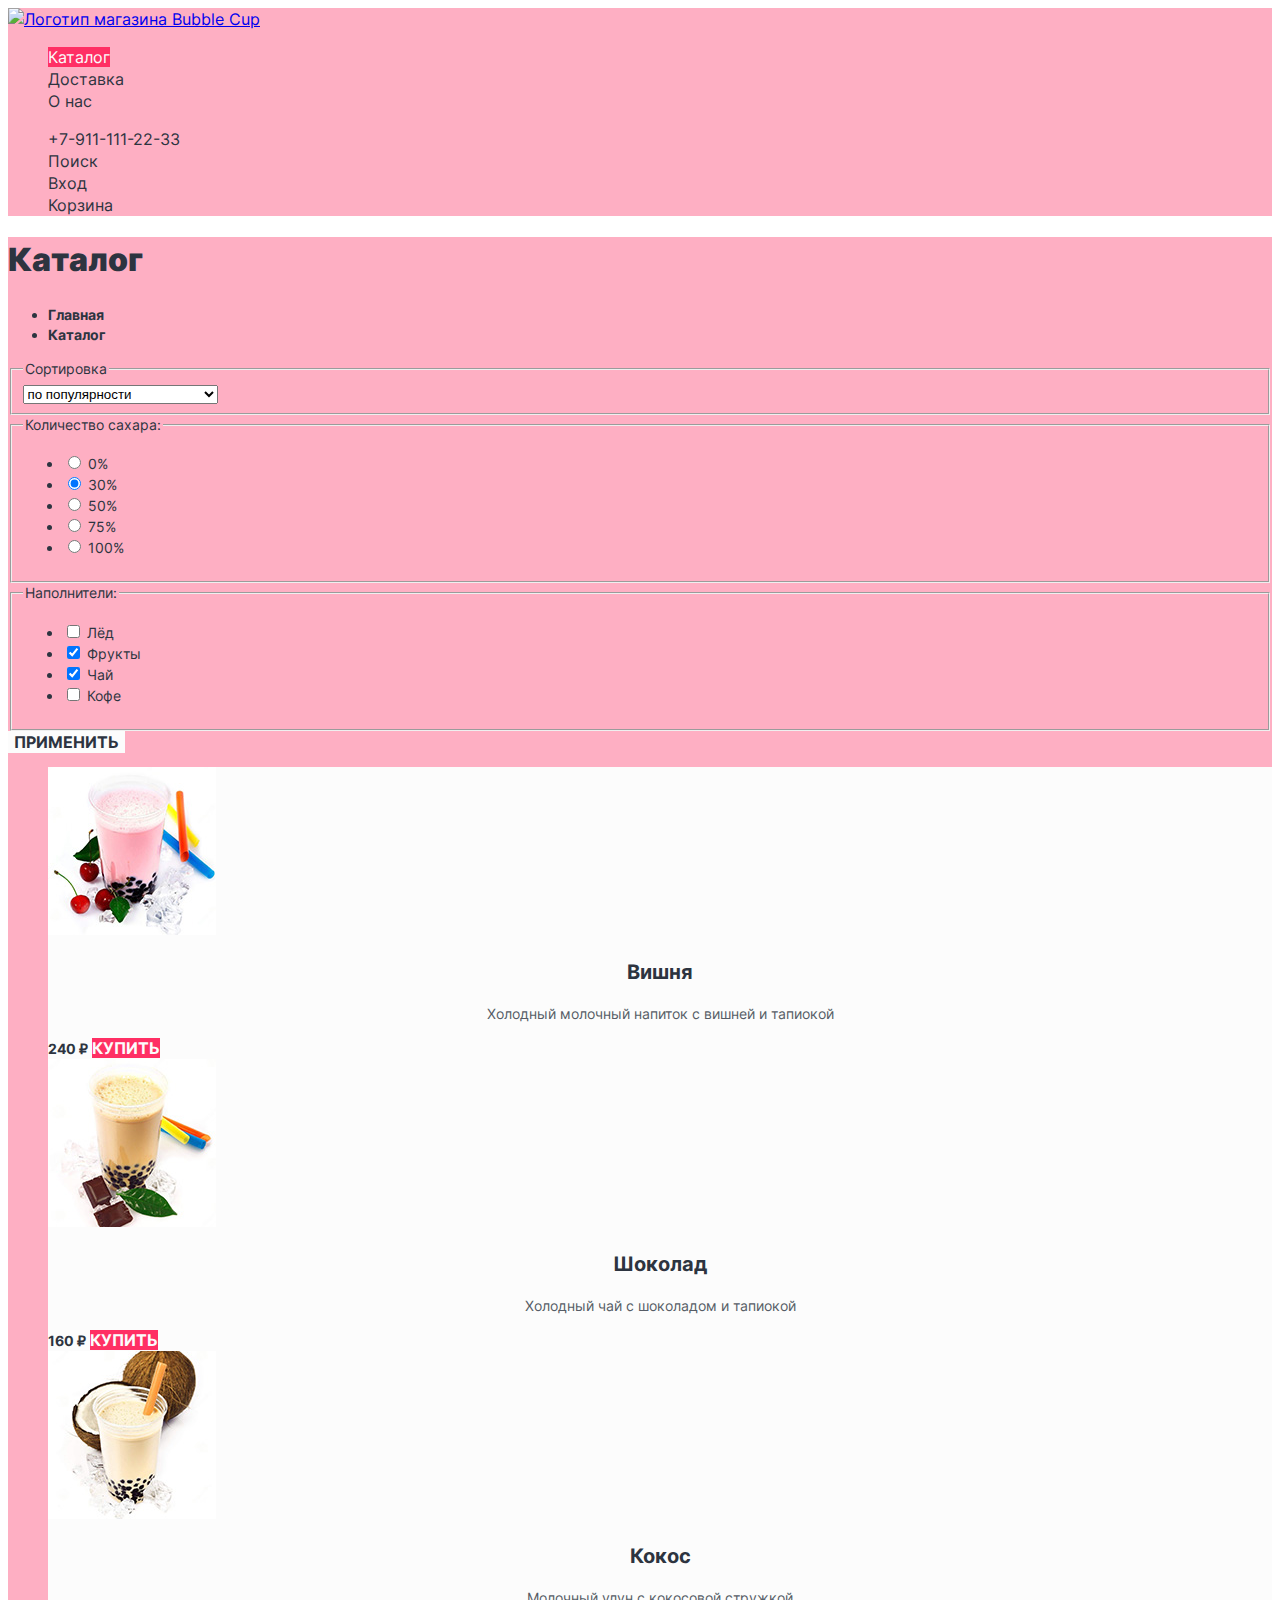
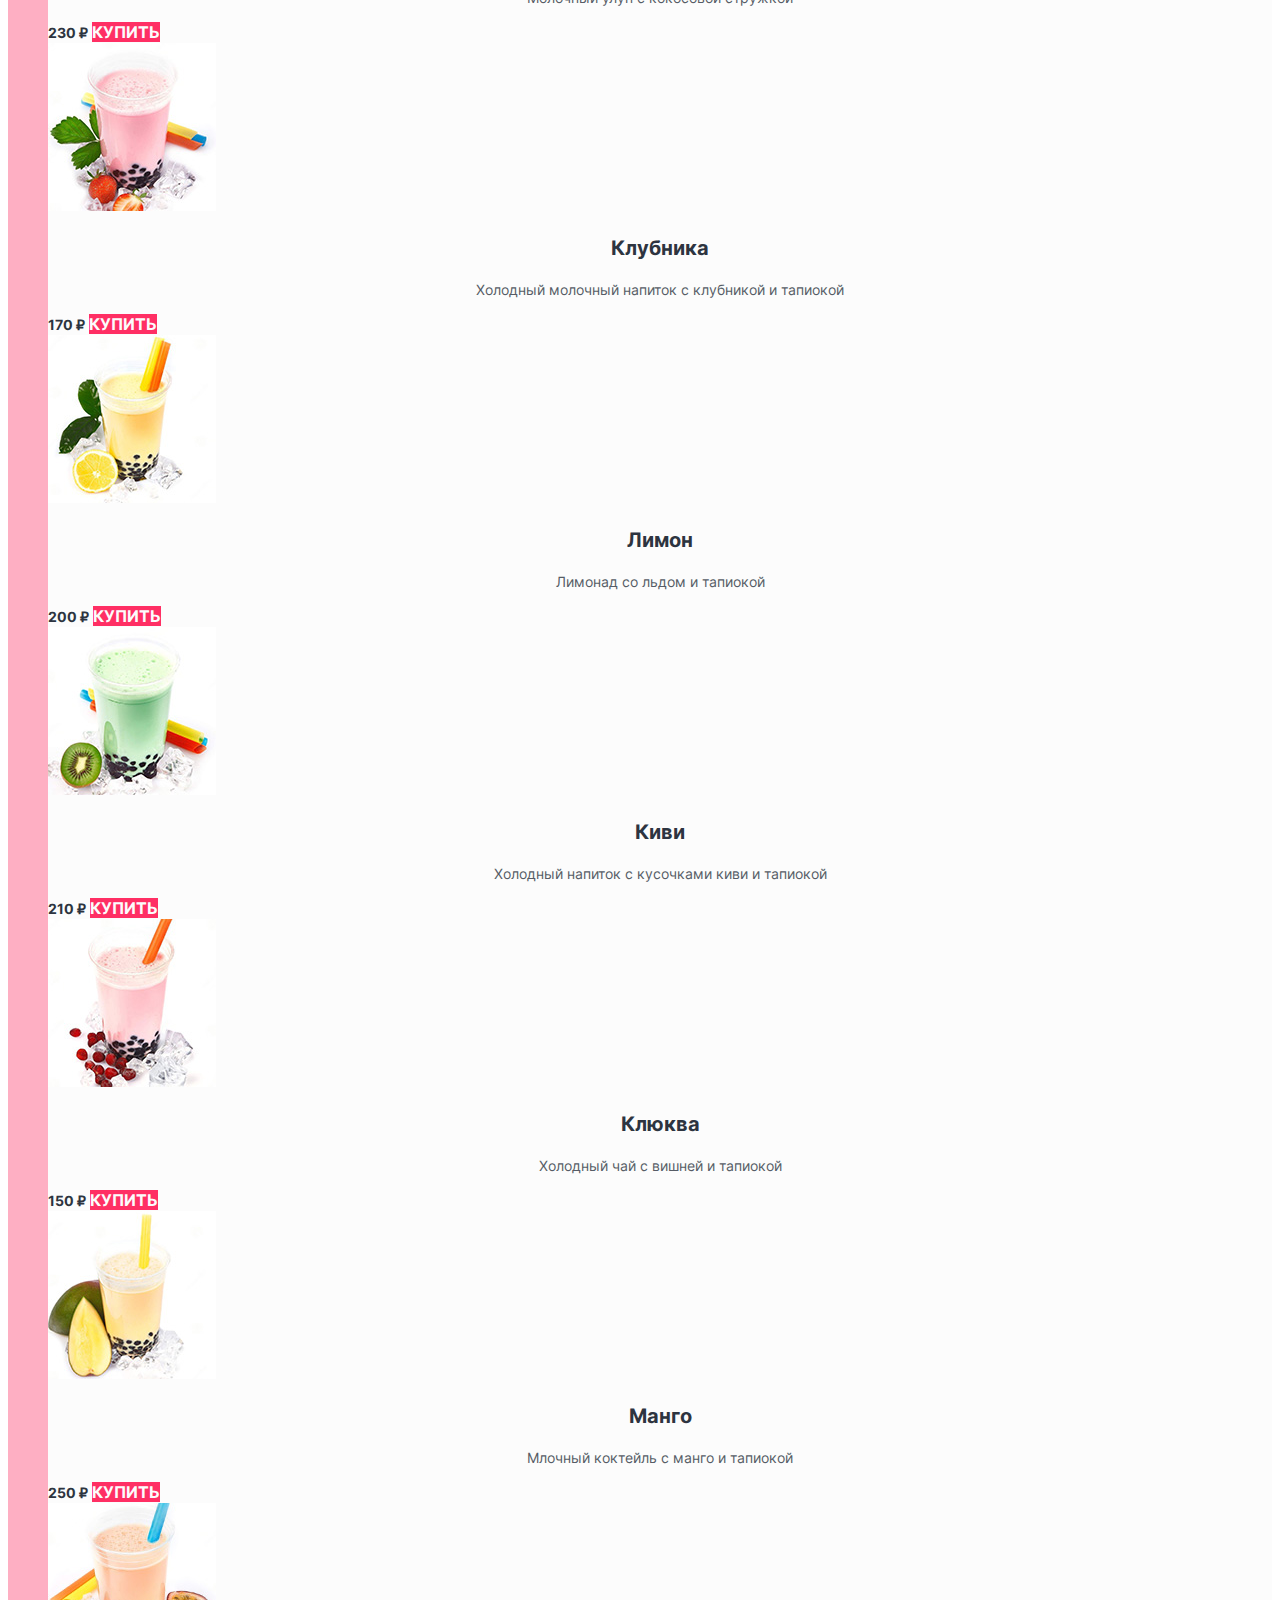
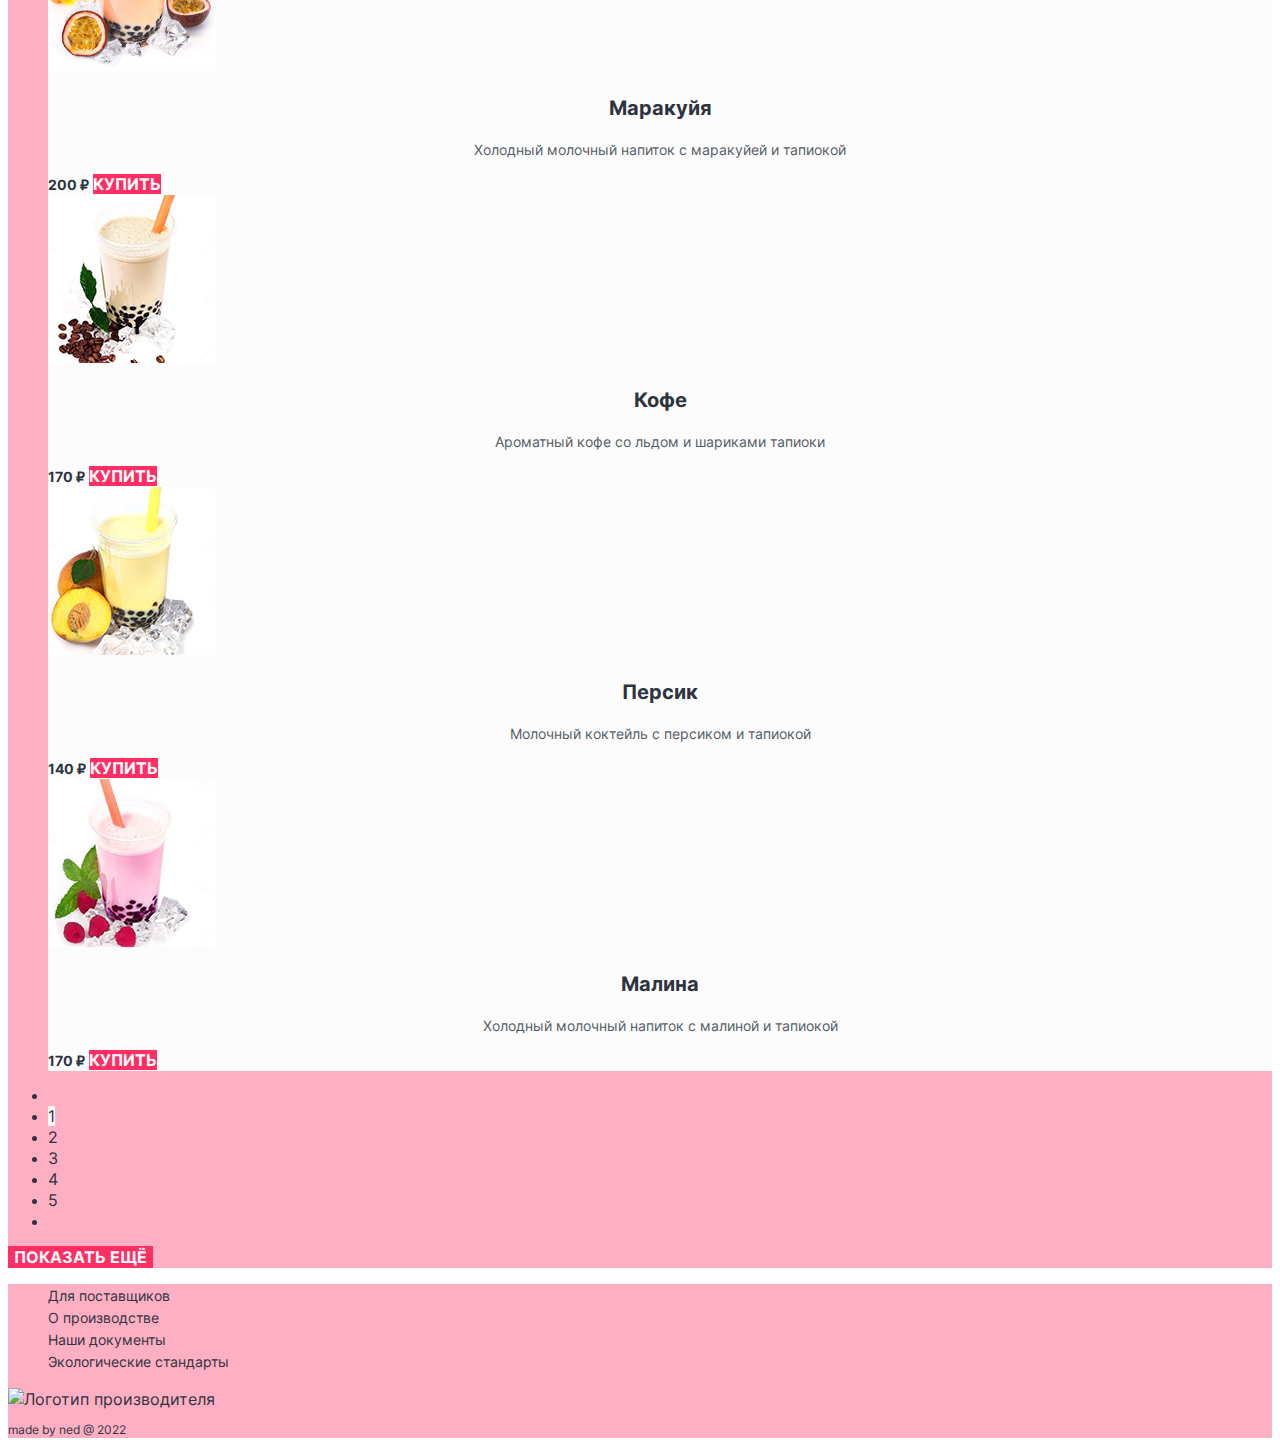
==== catalog.html @ b5f5b559 "add content pictures in html" ====
<!DOCTYPE html>
<html lang="en">
  <head>
    <meta charset="UTF-8">
    <title>Каталог</title>
    <link href="styles/style.css" rel="stylesheet">
  </head>
  <body>
  <header class="main-header catalog-header">
    <nav class="navigation">
      <a class="navigation-logo" href="index.html"><img class="main-header-logo" src="" alt="Логотип магазина Bubble Cup"></a>
      <ul class="navigation-list">
        <li class="navigation-item">
          <a class="navigation-link navigation-link-current" href="catalog.html">Каталог</a>
        </li>
        <li class="navigation-item">
          <a class="navigation-link" href="#">Доставка</a>
        </li>
        <li class="navigation-item">
          <a class="navigation-link" href="#">О нас</a>
        </li>
      </ul>
      <ul class="navigation-list navigation-user">
        <li class="navigation-item">
          <a class="navigation-link" href="tel:+79111112233">+7-911-111-22-33</a>
        </li>
        <li class="navigation-item">
          <a class="navigation-link" href="#">Поиск</a>
        </li>
        <li class="navigation-item">
          <a class="navigation-link" href="#">Вход</a>
        </li>
        <li class="navigation-item">
          <a class="navigation-link" href="#">Корзина</a>
        </li>
      </ul>
    </nav>
  </header>

  <main class="main-inner">
    <header class="inner-header">
      <h1 class="inner-header-title">Каталог</h1>
      <ul class="breadcrumbs">
        <li class="breadcrumbs-item">
          <a class="breadcrumbs-link" href="index.html">Главная</a>
        </li>
        <li class="breadcrumbs-item">
          <a class="breadcrumbs-link">Каталог</a>
        </li>
      </ul>
    </header>

    <section class="catalog-products">
      <h2 class="visually-hidden">Список товаров с фильтрами</h2>

      <form class="catalog-filter" action="" method="get">
        <fieldset class="catalog-filter-group">
          <legend class="catalog-filter-title">Сортировка</legend>
            <select class="select-control" aria-label="Сортировка">
              <option value="popular">по популярности</option>
              <option value="cheap">по цене (сначала дорогие)</option>
              <option value="expensive">по цене (сначала дешевые)</option>
            </select>
        </fieldset>

        <fieldset class="catalog-filter-group">
          <legend class="catalog-filter-title">Количество сахара:</legend>
          <ul class="catalog-filter-list">
            <li class="catalog-filter-item">
              <label class="control">
                <input class="control-input" type="radio" name="product-group" value="zero-percent-sugar">
                0%
              </label>
            </li>
            <li class="catalog-filter-item">
              <label class="control">
                <input class="control-input" type="radio" name="product-group" value="thirty-percent-sugar" checked>
                30%
              </label>
            </li>
            <li class="catalog-filter-item">
              <label class="control">
                <input class="control-input" type="radio" name="product-group" value="fifty-percent-sugar">
                50%
              </label>
            </li>
            <li class="catalog-filter-item">
              <label class="control">
                <input class="control-input" type="radio" name="product-group" value="seventy-five-percent-sugar">
                75%
              </label>
            </li>
            <li class="catalog-filter-item">
              <label class="control">
                <input class="control-input" type="radio" name="product-group" value="hundred-percent-sugar">
                100%
              </label>
            </li>
          </ul>
        </fieldset>

        <fieldset class="catalog-filter-group">
          <legend class="catalog-filter-title">Наполнители:</legend>
          <ul class="catalog-filter-list">
            <li class="catalog-filter-item">
              <label class="control">
                <input class="control-input" type="checkbox" name="ice-filler">
                Лёд
              </label>
            </li>
            <li class="catalog-filter-item">
              <label class="control">
                <input class="control-input" type="checkbox" name="fruits-filler" checked>
                Фрукты
              </label>
            </li>
            <li class="catalog-filter-item">
              <label class="control">
                <input class="control-input" type="checkbox" name="tea-filler" checked>
                Чай
              </label>
            </li>
            <li class="catalog-filter-item">
              <label class="control">
                <input class="control-input" type="checkbox" name="coffee-filler">
                Кофе
              </label>
            </li>
          </ul>
        </fieldset>
        <button class="button" type="submit">Применить</button>
      </form>

      <ul class="product-list">
        <li class="product-item">
          <a class="product-link" href="#">
            <img class="product-image" src="assets/catalog/cherry-bubble-tea.jpg" alt="Вишневый напиток" width="168" height="168">
            <h3 class="product-title">Вишня</h3>
            <p class="product-description">Холодный молочный напиток с вишней и тапиокой</p>
          </a>
          <b class="product-price">240 ₽</b>
          <a class="product-button button button-pink" href="#">Купить</a>
        </li>
        <li class="product-item">
          <a class="product-link" href="#">
            <img class="product-image" src="assets/catalog/chocolate-bubble-tea.jpg" alt="Шоколадный напиток" width="168" height="168">
            <h3 class="product-title">Шоколад</h3>
            <p class="product-description">Холодный чай с шоколадом и тапиокой</p>
          </a>
          <b class="product-price">160 ₽</b>
          <a class="product-button button button-pink" href="#">Купить</a>
        </li>
        <li class="product-item">
          <a class="product-link" href="#">
            <img class="product-image" src="assets/catalog/coconut-bubble-tea.jpg" alt="Кокосовый напиток" width="168" height="168">
            <h3 class="product-title">Кокос</h3>
            <p class="product-description">Молочный улун с кокосовой стружкой</p>
          </a>
          <b class="product-price">230 ₽</b>
          <a class="product-button button button-pink" href="#">Купить</a>
        </li>
        <li class="product-item">
          <a class="product-link" href="#">
            <img class="product-image" src="assets/catalog/strawberry-bubble-tea.jpg" alt="Клубничный напиток" width="168" height="168">
            <h3 class="product-title">Клубника</h3>
            <p class="product-description">Холодный молочный напиток с клубникой и тапиокой</p>
          </a>
          <b class="product-price">170 ₽</b>
          <a class="product-button button button-pink" href="#">Купить</a>
        </li>
        <li class="product-item">
          <a class="product-link" href="#">
            <img class="product-image" src="assets/catalog/lemon-bubble-tea.jpg" alt="Лимонный напиток" width="168" height="168">
            <h3 class="product-title">Лимон</h3>
            <p class="product-description">Лимонад со льдом и тапиокой</p>

          </a>
          <b class="product-price">200 ₽</b>
          <a class="product-button button button-pink" href="#">Купить</a>
        </li>
        <li class="product-item">
          <a class="product-link" href="#">
            <img class="product-image" src="assets/catalog/kiwi-bubble-tea.jpg" alt="Киви напиток" width="168" height="168">
            <h3 class="product-title">Киви</h3>
            <p class="product-description">Холодный напиток с кусочками киви и тапиокой</p>
          </a>
          <b class="product-price">210 ₽</b>
          <a class="product-button button button-pink" href="#">Купить</a>
        </li>
        <li class="product-item">
          <a class="product-link" href="#">
            <img class="product-image" src="assets/catalog/cranberries-bubble-tea.jpg" alt="Клюквенный напиток" width="168" height="168">
            <h3 class="product-title">Клюква</h3>
            <p class="product-description">Холодный чай с вишней и тапиокой</p>
          </a>
          <b class="product-price">150 ₽</b>
          <a class="product-button button button-pink" href="#">Купить</a>
        </li>
        <li class="product-item">
          <a class="product-link" href="#">
            <img class="product-image" src="assets/catalog/mango-bubble-tea.jpg" alt="Манго напиток" width="168" height="168">
            <h3 class="product-title">Манго</h3>
            <p class="product-description">Млочный коктейль с манго и тапиокой</p>
          </a>
          <b class="product-price">250 ₽</b>
          <a class="product-button button button-pink" href="#">Купить</a>
        </li>
        <li class="product-item">
          <a class="product-link" href="#">
            <img class="product-image" src="assets/catalog/passion-fruit-bubble-tea.jpg" alt="Маракуйа напиток" width="168" height="168">
            <h3 class="product-title">Маракуйя</h3>
            <p class="product-description">Холодный молочный напиток с маракуйей и тапиокой</p>
          </a>
          <b class="product-price">200 ₽</b>
          <a class="product-button button button-pink" href="#">Купить</a>
        </li>
        <li class="product-item">
          <a class="product-link" href="#">
            <img class="product-image" src="assets/catalog/coffee-bubble-tea.jpg" alt="Кофейный напиток" width="168" height="168">
            <h3 class="product-title">Кофе</h3>
            <p class="product-description">Ароматный кофе со льдом и шариками тапиоки</p>
          </a>
          <b class="product-price">170 ₽</b>
          <a class="product-button button button-pink" href="#">Купить</a>
        </li>
        <li class="product-item">
          <a class="product-link" href="#">
            <img class="product-image" src="assets/catalog/peach-bubble-tea.jpg" alt="Персиковый напиток" width="168" height="168">
            <h3 class="product-title">Персик</h3>
            <p class="product-description">Молочный коктейль с персиком и тапиокой</p>
          </a>
          <b class="product-price">140 ₽</b>
          <a class="product-button button button-pink" href="#">Купить</a>
        </li>
        <li class="product-item">
          <a class="product-link" href="#">
            <img class="product-image" src="assets/catalog/raspberry-bubble-tea.jpg" alt="Малиновый напиток" width="168" height="168">
            <h3 class="product-title">Малина</h3>
            <p class="product-description">Холодный молочный напиток с малиной и тапиокой</p>
          </a>
          <b class="product-price">170 ₽</b>
          <a class="product-button button button-pink" href="#">Купить</a>
        </li>
      </ul>

      <ul class="pagination">
        <li class="pagination-item">
          <a class="pagination-link pagination-prev pagination-disabled">
            <span class="visually-hidden">Предыдущая страница</span>
          </a>
        </li>
        <li class="pagination-item">
          <a class="pagination-link pagination-current">1</a>
        </li>
        <li class="pagination-item">
          <a class="pagination-link" href="#">2</a>
        </li>
        <li class="pagination-item">
          <a class="pagination-link" href="#">3</a>
        </li>
        <li class="pagination-item">
          <a class="pagination-link" href="#">4</a>
        </li>
        <li class="pagination-item">
          <a class="pagination-link" href="#">5</a>
        </li>
        <li class="pagination-item">
          <a class="pagination-link pagination-next" href="#">
            <span class="visually-hidden">Следующая страница</span>
          </a>
        </li>
      </ul>
      <button class="button pagination-show-more button-pink" type="button">Показать ещё</button>
    </section>
  </main>

  <footer class="main-footer">
    <section class="footer-social">
      <h2 class="visually-hidden">Наши соцсети</h2>
      <ul class="footer-social-list">
        <li class="footer-social-item">
          <a class="button" href="#">
            <span class="visually-hidden">ВКонтакте</span>
          </a>
        </li>
        <li class="gallery-social-item">
          <a class="button" href="#">
            <span class="visually-hidden">Твиттер</span>
          </a>
        </li>
        <li class="gallery-social-item">
          <a class="button" href="#">
            <span class="visually-hidden">Инстаграм</span>
          </a>
        </li>
      </ul>
    </section>

    <section class="useful-links">
      <h2 class="visually-hidden">Полезные ссылки</h2>
      <ul class="useful-links-list">
        <li class="useful-links-item">
          <a class="useful-links-link" href="#">Для поставщиков</a>
        </li>
        <li class="useful-links-item">
          <a class="useful-links-link" href="#">О производстве</a>
        </li>
        <li class="useful-links-item">
          <a class="useful-links-link" href="#">Наши документы</a>
        </li>
        <li class="useful-links-item">
          <a class="useful-links-link" href="#">Экологические стандарты</a>
        </li>
      </ul>
    </section>

    <div class="about">
      <img class="footer-logo" src="" alt="Логотип производителя">
      <p class="about-text">made by ned @ 2022</p>
    </div>
  </footer>
  </body>
</html>
---- styles/style.css ----
@font-face {
  font-family: Inter;
  font-style: normal;
  font-weight: 400;
  src: url("../fonts/inter-regular.woff") format("woff");
  font-display: swap;
}

@font-face {
  font-family: Inter;
  font-style: normal;
  font-weight: 700;
  src: url("../fonts/inter-bold.woff") format("woff");
  font-display: swap;
}

@font-face {
  font-family: Inter;
  font-style: normal;
  font-weight: 900;
  src: url("../fonts/inter-black.woff") format("woff");
  font-display: swap;
}

body {
  font-family: "Inter", sans-serif;
  font-size: 16px;
  line-height: 22px;
  color: #000000;
  background-color: #ffffff;
}

.visually-hidden {
  position: absolute;
  width: 1px;
  height: 1px;
  margin: -1px;
  border: 0;
  padding: 0;
  white-space: nowrap;
  clip-path: inset(100%);
  clip: rect(0 0 0 0);
  overflow: hidden;
}

.button {
  font-family: inherit;
  font-weight: 700;
  font-size: 16px;
  line-height: 20px;
  text-align: center;
  color: #2D3440;
  background-color: #FCFCFC;
  text-decoration: none;
  text-transform: uppercase;
  border: none;
}

.button-pink {
  color: #FCFCFC;
  background-color: #FF2F64;
}

.navigation-list {
  list-style: none;
}

.navigation-link {
  text-decoration: none;
  color: #2D3440;
  font-size: 16px;
  line-height: 20px;
  text-align: center;
}

.main-index {
  background-color: #FEAFC3;
  color: #2D3440;
}

.gallery-title {
  font-weight: 900;
  font-size: 36px;
  line-height: 46px;
}

.gallery-description {
  font-size: 18px;
  line-height: 24px;
}

.gallery-social-list {
  list-style: none;
}

/*button, button-order*/

.promo-action-wrapper {
  background-color: #FF7799;
}

.promo-actions-title {
  text-align: center;
  font-weight: 900;
  font-size: 32px;
  line-height: 46px;
}

.promo-title {
  font-weight: 700;
  font-size: 24px;
  line-height: 30px;
}

.product-list {
  list-style: none;
}

.product-item {
  background-color: #FCFCFC;
}

.product-link {
  text-decoration: none;
  color: #2D3440;
}

.assortment-title {
  text-align: center;
  font-weight: 900;
  font-size: 32px;
  line-height: 46px;
}

.product-title {
  text-align: center;
  font-weight: 700;
  font-size: 20px;
  line-height: 24px;
}

.product-description {
  color: #565C66;
  text-align: center;
}

.advantages {
  background-color: #FCFCFC;
}

.advantages-title {
  text-align: center;
  font-weight: 900;
  font-size: 32px;
  line-height: 46px;
}

.advantages-description {
  color: #565C66;
}

.news {
  background-color: #FCFCFC;
}

.news-title {
  font-weight: 700;
  font-size: 24px;
  line-height: 30px;
}

.news-sign {
  color: #565C66;
  line-height: 20px;
}

.subscription {
  background-color: #FCFCFC;
}

.subscription-description {
  color: #565C66;
}

.appointment {
  background-color: #FCFCFC;
}

.appointment-title {
  font-weight: 900;
  font-size: 32px;
  line-height: 46px;
}

.appointment-description {
  color: #565C66;
}

.form-label {
  font-weight: 700;
}

.contacts-address {
  font-style: normal;
  font-weight: 700;
  font-size: 20px;
  line-height: 24px;
}

.contacts-phone {
  color: #2D3440;
  text-decoration: none;
  font-weight: 700;
  font-size: 20px;
  line-height: 24px;
}

.contacts-time-description {
  line-height: 20px;
}

.main-footer {
  background-color: #FEAFC3;
  color: #2D3440;
}

.footer-social-list {
  list-style: none;
}

.useful-links-list {
  list-style: none;
}

.useful-links-link {
  text-decoration: none;
  color: #2D3440;
  font-size: 14px;
  line-height: 20px;
}

.about-text {
  font-size: 12px;
  line-height: 16px;
}

/*catalog*/

.catalog-header {
  background-color: #FEAFC3;
}

.navigation-link-current {
  background-color: #FF2F64;
  color: #FCFCFC;
}

.main-inner {
  background-color: #FEAFC3;
  color: #2D3440;
  font-size: 14px;
  line-height: 20px;
}

.inner-header-title {
  font-weight: 900;
  font-size: 32px;
  line-height: 46px;
}

.breadcrumbs-link {
  color: inherit;
  text-decoration: none;
  font-weight: 700;
}

.pagination-link {
  color: #2D3440;
  text-decoration: none;
  font-weight: 400;
  font-size: 16px;
  line-height: 20px;
}

.pagination-current {
  background-color: #FCFCFC;
}

.pagination-disabled {
  background-color: #595959;
}
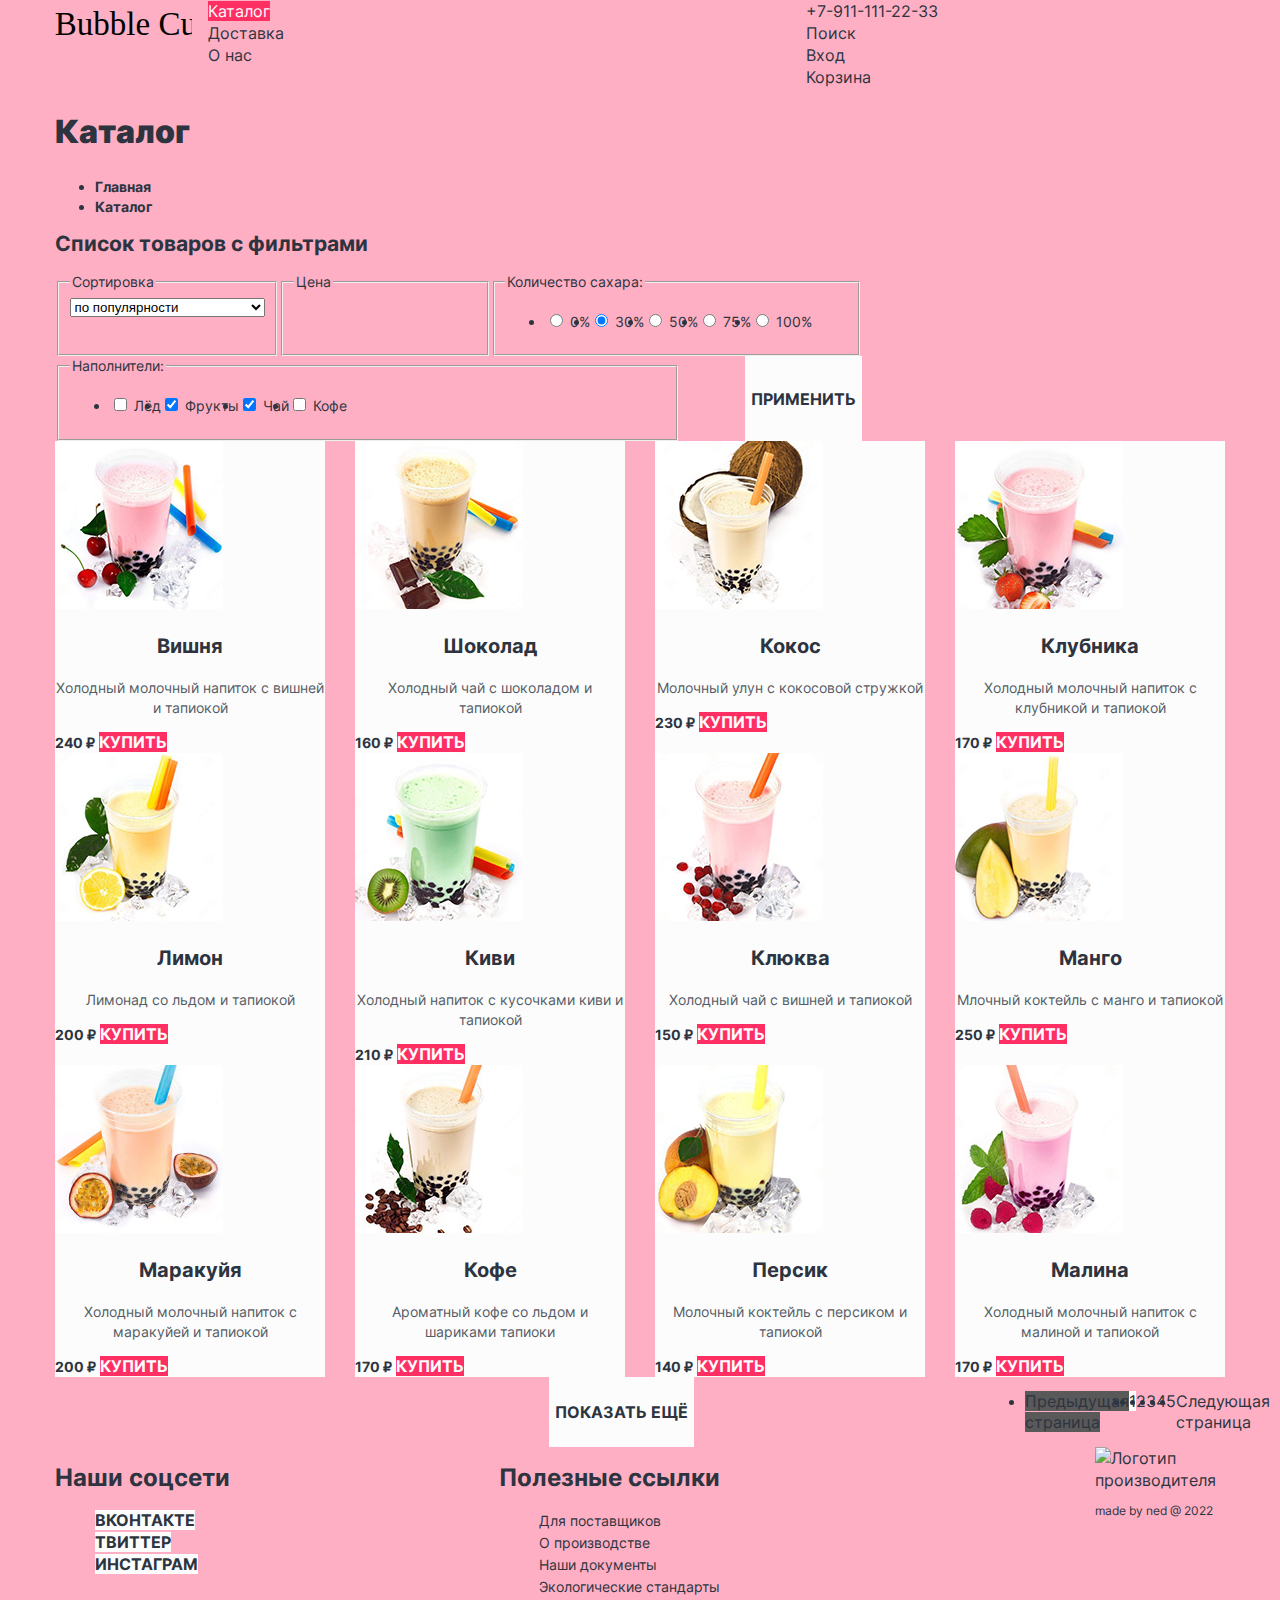
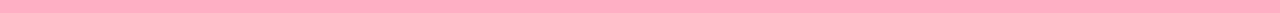
==== commit 6e356ae7: "add flex containers and fix pictures" ====
--- a/catalog.html
+++ b/catalog.html
@@ -8,7 +8,9 @@
   <body>
   <header class="main-header catalog-header">
     <nav class="navigation">
-      <a class="navigation-logo" href="index.html"><img class="main-header-logo" src="" alt="Логотип магазина Bubble Cup"></a>
+      <a class="navigation-logo" href="index.html">
+        <img class="main-header-logo" src="assets/logo.svg" alt="Логотип магазина Bubble Cup" width="137" height="56">
+      </a>
       <ul class="navigation-list">
         <li class="navigation-item">
           <a class="navigation-link navigation-link-current" href="catalog.html">Каталог</a>
@@ -37,7 +39,8 @@
     </nav>
   </header>
 
-  <main class="main-inner">
+  <main class="main-inner main-container">
+    <div class="page-container">
     <header class="inner-header">
       <h1 class="inner-header-title">Каталог</h1>
       <ul class="breadcrumbs">
@@ -53,85 +56,94 @@
     <section class="catalog-products">
       <h2 class="visually-hidden">Список товаров с фильтрами</h2>
 
+
       <form class="catalog-filter" action="" method="get">
-        <fieldset class="catalog-filter-group">
-          <legend class="catalog-filter-title">Сортировка</legend>
-            <select class="select-control" aria-label="Сортировка">
-              <option value="popular">по популярности</option>
-              <option value="cheap">по цене (сначала дорогие)</option>
-              <option value="expensive">по цене (сначала дешевые)</option>
-            </select>
-        </fieldset>
-
-        <fieldset class="catalog-filter-group">
-          <legend class="catalog-filter-title">Количество сахара:</legend>
-          <ul class="catalog-filter-list">
-            <li class="catalog-filter-item">
-              <label class="control">
-                <input class="control-input" type="radio" name="product-group" value="zero-percent-sugar">
-                0%
-              </label>
-            </li>
-            <li class="catalog-filter-item">
-              <label class="control">
-                <input class="control-input" type="radio" name="product-group" value="thirty-percent-sugar" checked>
-                30%
-              </label>
-            </li>
-            <li class="catalog-filter-item">
-              <label class="control">
-                <input class="control-input" type="radio" name="product-group" value="fifty-percent-sugar">
-                50%
-              </label>
-            </li>
-            <li class="catalog-filter-item">
-              <label class="control">
-                <input class="control-input" type="radio" name="product-group" value="seventy-five-percent-sugar">
-                75%
-              </label>
-            </li>
-            <li class="catalog-filter-item">
-              <label class="control">
-                <input class="control-input" type="radio" name="product-group" value="hundred-percent-sugar">
-                100%
-              </label>
-            </li>
-          </ul>
-        </fieldset>
-
-        <fieldset class="catalog-filter-group">
-          <legend class="catalog-filter-title">Наполнители:</legend>
-          <ul class="catalog-filter-list">
-            <li class="catalog-filter-item">
-              <label class="control">
-                <input class="control-input" type="checkbox" name="ice-filler">
-                Лёд
-              </label>
-            </li>
-            <li class="catalog-filter-item">
-              <label class="control">
-                <input class="control-input" type="checkbox" name="fruits-filler" checked>
-                Фрукты
-              </label>
-            </li>
-            <li class="catalog-filter-item">
-              <label class="control">
-                <input class="control-input" type="checkbox" name="tea-filler" checked>
-                Чай
-              </label>
-            </li>
-            <li class="catalog-filter-item">
-              <label class="control">
-                <input class="control-input" type="checkbox" name="coffee-filler">
-                Кофе
-              </label>
-            </li>
-          </ul>
-        </fieldset>
-        <button class="button" type="submit">Применить</button>
+        <div class="filter-wrapper">
+          <fieldset class="catalog-filter-group sort-group">
+            <legend class="catalog-filter-title">Сортировка</legend>
+              <select class="select-control" aria-label="Сортировка">
+                <option value="popular">по популярности</option>
+                <option value="cheap">по цене (сначала дорогие)</option>
+                <option value="expensive">по цене (сначала дешевые)</option>
+              </select>
+          </fieldset>
+
+          <fieldset class="catalog-filter-group price-group">
+            <legend class="catalog-filter-title">Цена</legend>
+          </fieldset>
+
+          <fieldset class="catalog-filter-group sugar-group">
+            <legend class="catalog-filter-title">Количество сахара:</legend>
+            <ul class="catalog-filter-list sugar-list">
+              <li class="catalog-filter-item">
+                <label class="control">
+                  <input class="control-input" type="radio" name="product-group" value="zero-percent-sugar">
+                  0%
+                </label>
+              </li>
+              <li class="catalog-filter-item">
+                <label class="control">
+                  <input class="control-input" type="radio" name="product-group" value="thirty-percent-sugar" checked>
+                  30%
+                </label>
+              </li>
+              <li class="catalog-filter-item">
+                <label class="control">
+                  <input class="control-input" type="radio" name="product-group" value="fifty-percent-sugar">
+                  50%
+                </label>
+              </li>
+              <li class="catalog-filter-item">
+                <label class="control">
+                  <input class="control-input" type="radio" name="product-group" value="seventy-five-percent-sugar">
+                  75%
+                </label>
+              </li>
+              <li class="catalog-filter-item">
+                <label class="control">
+                  <input class="control-input" type="radio" name="product-group" value="hundred-percent-sugar">
+                  100%
+                </label>
+              </li>
+            </ul>
+          </fieldset>
+        </div>
+
+        <div class="filter-wrapper">
+          <fieldset class="catalog-filter-group filler-group">
+            <legend class="catalog-filter-title">Наполнители:</legend>
+            <ul class="catalog-filter-list filler-list">
+              <li class="catalog-filter-item">
+                <label class="control">
+                  <input class="control-input" type="checkbox" name="ice-filler">
+                  Лёд
+                </label>
+              </li>
+              <li class="catalog-filter-item">
+                <label class="control">
+                  <input class="control-input" type="checkbox" name="fruits-filler" checked>
+                  Фрукты
+                </label>
+              </li>
+              <li class="catalog-filter-item">
+                <label class="control">
+                  <input class="control-input" type="checkbox" name="tea-filler" checked>
+                  Чай
+                </label>
+              </li>
+              <li class="catalog-filter-item">
+                <label class="control">
+                  <input class="control-input" type="checkbox" name="coffee-filler">
+                  Кофе
+                </label>
+              </li>
+            </ul>
+          </fieldset>
+          <button class="button" type="submit">Применить</button>
+        </div>
       </form>
 
-      <ul class="product-list">
+      <ul class="catalog-list">
         <li class="product-item">
           <a class="product-link" href="#">
             <img class="product-image" src="assets/catalog/cherry-bubble-tea.jpg" alt="Вишневый напиток" width="168" height="168">
@@ -243,80 +255,85 @@
         </li>
       </ul>
 
-      <ul class="pagination">
-        <li class="pagination-item">
-          <a class="pagination-link pagination-prev pagination-disabled">
-            <span class="visually-hidden">Предыдущая страница</span>
-          </a>
-        </li>
-        <li class="pagination-item">
-          <a class="pagination-link pagination-current">1</a>
-        </li>
-        <li class="pagination-item">
-          <a class="pagination-link" href="#">2</a>
-        </li>
-        <li class="pagination-item">
-          <a class="pagination-link" href="#">3</a>
-        </li>
-        <li class="pagination-item">
-          <a class="pagination-link" href="#">4</a>
-        </li>
-        <li class="pagination-item">
-          <a class="pagination-link" href="#">5</a>
-        </li>
-        <li class="pagination-item">
-          <a class="pagination-link pagination-next" href="#">
-            <span class="visually-hidden">Следующая страница</span>
-          </a>
-        </li>
-      </ul>
-      <button class="button pagination-show-more button-pink" type="button">Показать ещё</button>
+      <div class="pagination-wrapper">
+        <button class="button pagination-show-more" type="button">Показать ещё</button>
+        <ul class="pagination">
+          <li class="pagination-item">
+            <a class="pagination-link pagination-prev pagination-disabled">
+              <span class="visually-hidden">Предыдущая страница</span>
+            </a>
+          </li>
+          <li class="pagination-item">
+            <a class="pagination-link pagination-current">1</a>
+          </li>
+          <li class="pagination-item">
+            <a class="pagination-link" href="#">2</a>
+          </li>
+          <li class="pagination-item">
+            <a class="pagination-link" href="#">3</a>
+          </li>
+          <li class="pagination-item">
+            <a class="pagination-link" href="#">4</a>
+          </li>
+          <li class="pagination-item">
+            <a class="pagination-link" href="#">5</a>
+          </li>
+          <li class="pagination-item">
+            <a class="pagination-link pagination-next" href="#">
+              <span class="visually-hidden">Следующая страница</span>
+            </a>
+          </li>
+        </ul>
+      </div>
     </section>
+    </div>
   </main>
 
   <footer class="main-footer">
-    <section class="footer-social">
-      <h2 class="visually-hidden">Наши соцсети</h2>
-      <ul class="footer-social-list">
-        <li class="footer-social-item">
-          <a class="button" href="#">
-            <span class="visually-hidden">ВКонтакте</span>
-          </a>
-        </li>
-        <li class="gallery-social-item">
-          <a class="button" href="#">
-            <span class="visually-hidden">Твиттер</span>
-          </a>
-        </li>
-        <li class="gallery-social-item">
-          <a class="button" href="#">
-            <span class="visually-hidden">Инстаграм</span>
-          </a>
-        </li>
-      </ul>
-    </section>
-
-    <section class="useful-links">
-      <h2 class="visually-hidden">Полезные ссылки</h2>
-      <ul class="useful-links-list">
-        <li class="useful-links-item">
-          <a class="useful-links-link" href="#">Для поставщиков</a>
-        </li>
-        <li class="useful-links-item">
-          <a class="useful-links-link" href="#">О производстве</a>
-        </li>
-        <li class="useful-links-item">
-          <a class="useful-links-link" href="#">Наши документы</a>
-        </li>
-        <li class="useful-links-item">
-          <a class="useful-links-link" href="#">Экологические стандарты</a>
-        </li>
-      </ul>
-    </section>
-
-    <div class="about">
-      <img class="footer-logo" src="" alt="Логотип производителя">
-      <p class="about-text">made by ned @ 2022</p>
+    <div class="footer-container">
+      <section class="footer-social">
+        <h2 class="visually-hidden">Наши соцсети</h2>
+        <ul class="footer-social-list">
+          <li class="footer-social-item">
+            <a class="button" href="#">
+              <span class="visually-hidden">ВКонтакте</span>
+            </a>
+          </li>
+          <li class="gallery-social-item">
+            <a class="button" href="#">
+              <span class="visually-hidden">Твиттер</span>
+            </a>
+          </li>
+          <li class="gallery-social-item">
+            <a class="button" href="#">
+              <span class="visually-hidden">Инстаграм</span>
+            </a>
+          </li>
+        </ul>
+      </section>
+
+      <section class="useful-links">
+        <h2 class="visually-hidden">Полезные ссылки</h2>
+        <ul class="useful-links-list">
+          <li class="useful-links-item">
+            <a class="useful-links-link" href="#">Для поставщиков</a>
+          </li>
+          <li class="useful-links-item">
+            <a class="useful-links-link" href="#">О производстве</a>
+          </li>
+          <li class="useful-links-item">
+            <a class="useful-links-link" href="#">Наши документы</a>
+          </li>
+          <li class="useful-links-item">
+            <a class="useful-links-link" href="#">Экологические стандарты</a>
+          </li>
+        </ul>
+      </section>
+
+      <div class="about">
+        <img class="footer-logo" src="" alt="Логотип производителя">
+        <p class="about-text">made by ned @ 2022</p>
+      </div>
     </div>
   </footer>
   </body>
--- a/styles/style.css
+++ b/styles/style.css
@@ -22,7 +22,15 @@
   font-display: swap;
 }
 
+html {
+  height: 100%;
+}
+
 body {
+  margin: 0;
+  display: flex;
+  flex-direction: column;
+  min-height: 100%;
   font-family: "Inter", sans-serif;
   font-size: 16px;
   line-height: 22px;
@@ -30,18 +38,18 @@
   background-color: #ffffff;
 }
 
-.visually-hidden {
-  position: absolute;
-  width: 1px;
-  height: 1px;
-  margin: -1px;
-  border: 0;
-  padding: 0;
-  white-space: nowrap;
-  clip-path: inset(100%);
-  clip: rect(0 0 0 0);
-  overflow: hidden;
-}
+/*.visually-hidden {*/
+/*  position: absolute;*/
+/*  width: 1px;*/
+/*  height: 1px;*/
+/*  margin: -1px;*/
+/*  border: 0;*/
+/*  padding: 0;*/
+/*  white-space: nowrap;*/
+/*  clip-path: inset(100%);*/
+/*  clip: rect(0 0 0 0);*/
+/*  overflow: hidden;*/
+/*}*/
 
 .button {
   font-family: inherit;
@@ -61,8 +69,22 @@
   background-color: #FF2F64;
 }
 
+.navigation{
+  display: flex;
+  width: 1170px;
+  margin: 0 auto;
+}
+
 .navigation-list {
   list-style: none;
+  margin: 0;
+  padding: 0;
+  width: 400px;
+}
+
+.navigation-user {
+  width: 419px;
+  margin-left: auto;
 }
 
 .navigation-link {
@@ -76,6 +98,25 @@
 .main-index {
   background-color: #FEAFC3;
   color: #2D3440;
+}
+
+.main-container {
+  flex-grow: 1;
+}
+
+.page-container {
+  width: 1170px;
+  margin: 0 auto;
+}
+
+.main-header-logo {
+  display: block;
+  margin-right: 16px;
+}
+
+.gallery-container {
+  display: flex;
+  justify-content: space-between;
 }
 
 .gallery-title {
@@ -93,7 +134,14 @@
   list-style: none;
 }
 
-/*button, button-order*/
+.promo-container {
+  display: flex;
+  justify-content: space-between;
+}
+
+.promo-action-wrapper {
+  width: 570px;
+}
 
 .promo-action-wrapper {
   background-color: #FF7799;
@@ -114,10 +162,15 @@
 
 .product-list {
   list-style: none;
+  display: flex;
+  justify-content: space-between;
+  padding: 0;
+  margin: 0;
 }
 
 .product-item {
   background-color: #FCFCFC;
+  width: 270px;
 }
 
 .product-link {
@@ -148,6 +201,19 @@
   background-color: #FCFCFC;
 }
 
+.advantages-list {
+  display: flex;
+  justify-content: space-between;
+}
+
+.advantages-list-column {
+  display: flex;
+  flex-direction: column;
+  margin: 0;
+  padding: 0;
+  list-style: none;
+}
+
 .advantages-title {
   text-align: center;
   font-weight: 900;
@@ -159,8 +225,14 @@
   color: #565C66;
 }
 
+.news-container {
+  display: flex;
+  justify-content: space-between;
+}
+
 .news {
   background-color: #FCFCFC;
+  width: 570px;
 }
 
 .news-title {
@@ -176,6 +248,7 @@
 
 .subscription {
   background-color: #FCFCFC;
+  width: 570px;
 }
 
 .subscription-description {
@@ -184,6 +257,16 @@
 
 .appointment {
   background-color: #FCFCFC;
+  display: flex;
+  justify-content: space-between;
+}
+
+.appointment-sign {
+  width: 356px;
+}
+
+.appointment-wrapper {
+  width: 500px;
 }
 
 .appointment-title {
@@ -200,6 +283,14 @@
   font-weight: 700;
 }
 
+.contacts {
+  background-color: #FCFCFC;
+}
+
+.contacts-wrapper {
+  width: 343px;
+}
+
 .contacts-address {
   font-style: normal;
   font-weight: 700;
@@ -224,12 +315,22 @@
   color: #2D3440;
 }
 
+.footer-container {
+  width: 1170px;
+  margin: 0 auto;
+  display: flex;
+}
+
 .footer-social-list {
   list-style: none;
+  width: 104px;
+  margin-right: 300px;
 }
 
 .useful-links-list {
   list-style: none;
+  width: 356px;
+  margin-right: 200px;
 }
 
 .useful-links-link {
@@ -242,6 +343,7 @@
 .about-text {
   font-size: 12px;
   line-height: 16px;
+  width: 193px;
 }
 
 /*catalog*/
@@ -274,6 +376,69 @@
   font-weight: 700;
 }
 
+.catalog-filter {
+  width: 807px;
+}
+
+.filter-wrapper {
+  display: flex;
+  justify-content: space-between;
+}
+
+.sort-group {
+  width: 196px;
+}
+
+.price-group {
+  width: 196px;
+}
+
+.sugar-group {
+  width: 367px;
+}
+
+.filler-group {
+  width: 596px;
+}
+
+.sugar-list {
+  display: flex;
+}
+
+.filler-list {
+  display: flex;
+}
+
+.catalog-list {
+  padding: 0;
+  margin: 0;
+  list-style: none;
+  display: flex;
+  flex-wrap: wrap;
+}
+
+.catalog-list .product-item {
+  margin-right: 30px;
+}
+
+.catalog-list .product-item:nth-child(4n) {
+  margin-right: 0;
+}
+
+.pagination-wrapper {
+  display: flex;
+}
+
+.pagination-show-more {
+  margin-left: 494px;
+}
+
+.pagination {
+  width: 200px;
+  display: flex;
+  margin-left: auto;
+}
+
 .pagination-link {
   color: #2D3440;
   text-decoration: none;
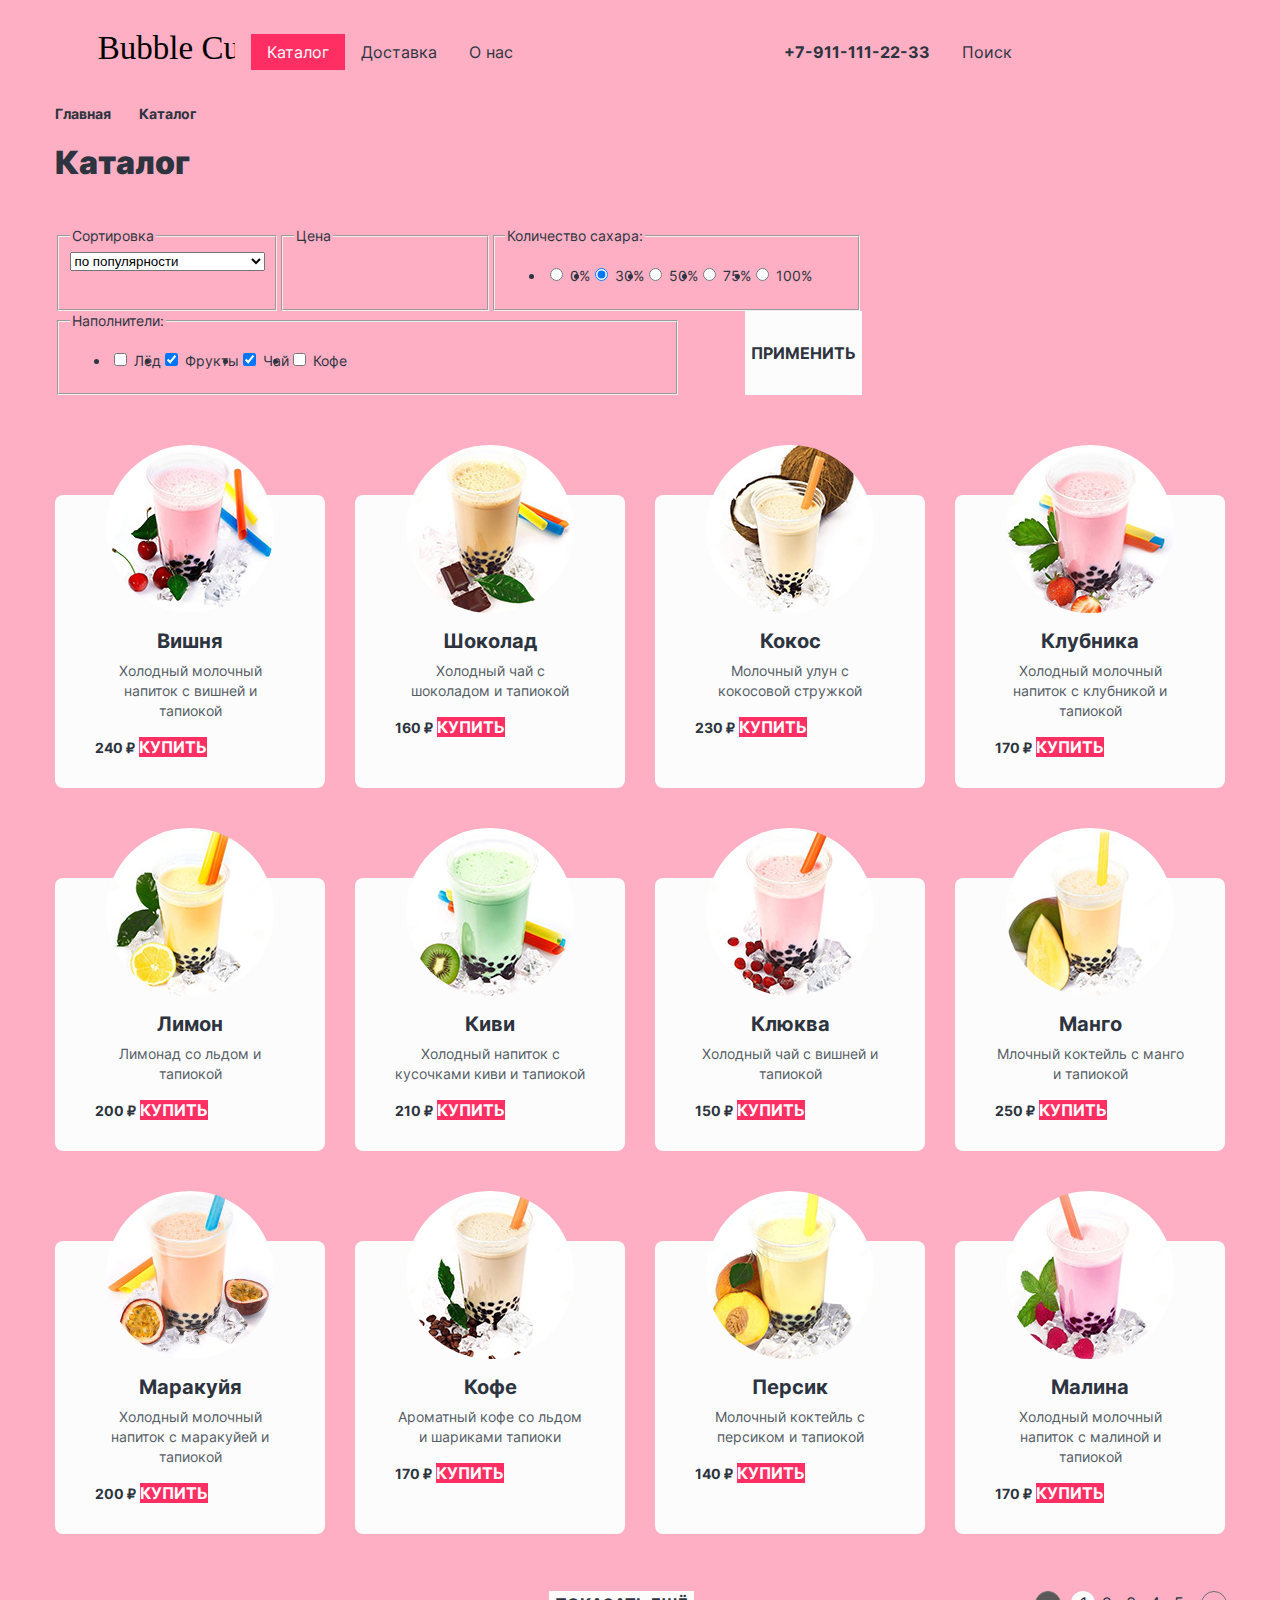
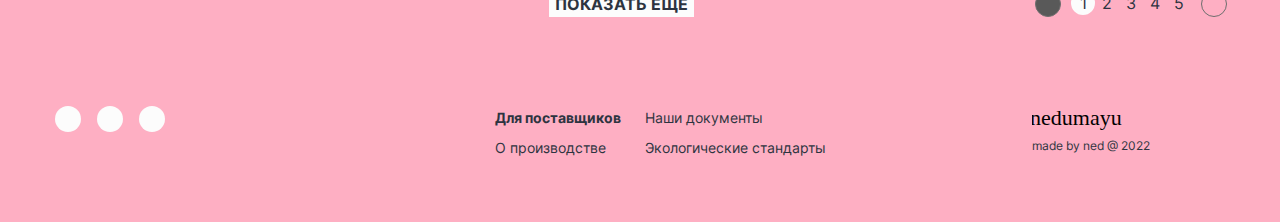
==== commit 3ce04987: "add margins and paddings at elements" ====
--- a/catalog.html
+++ b/catalog.html
@@ -24,16 +24,16 @@
       </ul>
       <ul class="navigation-list navigation-user">
         <li class="navigation-item">
-          <a class="navigation-link" href="tel:+79111112233">+7-911-111-22-33</a>
+          <b><a class="navigation-link" href="tel:+79111112233">+7-911-111-22-33</a></b>
         </li>
         <li class="navigation-item">
           <a class="navigation-link" href="#">Поиск</a>
         </li>
         <li class="navigation-item">
-          <a class="navigation-link" href="#">Вход</a>
-        </li>
-        <li class="navigation-item">
-          <a class="navigation-link" href="#">Корзина</a>
+          <a class="navigation-link" href="#"><span class="visually-hidden">Вход</span></a>
+        </li>
+        <li class="navigation-item">
+          <a class="navigation-link" href="#"><span class="visually-hidden">Корзина</span></a>
         </li>
       </ul>
     </nav>
@@ -42,7 +42,6 @@
   <main class="main-inner main-container">
     <div class="page-container">
     <header class="inner-header">
-      <h1 class="inner-header-title">Каталог</h1>
       <ul class="breadcrumbs">
         <li class="breadcrumbs-item">
           <a class="breadcrumbs-link" href="index.html">Главная</a>
@@ -51,6 +50,7 @@
           <a class="breadcrumbs-link">Каталог</a>
         </li>
       </ul>
+      <h1 class="inner-header-title">Каталог</h1>
     </header>
 
     <section class="catalog-products">
@@ -293,8 +293,8 @@
     <div class="footer-container">
       <section class="footer-social">
         <h2 class="visually-hidden">Наши соцсети</h2>
-        <ul class="footer-social-list">
-          <li class="footer-social-item">
+        <ul class="gallery-social-list">
+          <li class="gallery-social-item">
             <a class="button" href="#">
               <span class="visually-hidden">ВКонтакте</span>
             </a>
@@ -314,24 +314,28 @@
 
       <section class="useful-links">
         <h2 class="visually-hidden">Полезные ссылки</h2>
-        <ul class="useful-links-list">
-          <li class="useful-links-item">
-            <a class="useful-links-link" href="#">Для поставщиков</a>
-          </li>
-          <li class="useful-links-item">
-            <a class="useful-links-link" href="#">О производстве</a>
-          </li>
-          <li class="useful-links-item">
-            <a class="useful-links-link" href="#">Наши документы</a>
-          </li>
-          <li class="useful-links-item">
-            <a class="useful-links-link" href="#">Экологические стандарты</a>
-          </li>
-        </ul>
+        <div class="useful-links-list">
+          <ul class="useful-links-column">
+            <li class="useful-links-item">
+              <b><a class="useful-links-link" href="#">Для поставщиков</a></b>
+            </li>
+            <li class="useful-links-item">
+              <a class="useful-links-link" href="#">О производстве</a>
+            </li>
+          </ul>
+          <ul class="useful-links-column">
+            <li class="useful-links-item">
+              <a class="useful-links-link" href="#">Наши документы</a>
+            </li>
+            <li class="useful-links-item">
+              <a class="useful-links-link" href="#">Экологические стандарты</a>
+            </li>
+          </ul>
+        </div>
       </section>
 
       <div class="about">
-        <img class="footer-logo" src="" alt="Логотип производителя">
+        <img class="footer-logo" src="assets/logo-ned.svg" alt="Логотип производителя" width="93" height="27">
         <p class="about-text">made by ned @ 2022</p>
       </div>
     </div>
--- a/styles/style.css
+++ b/styles/style.css
@@ -38,18 +38,20 @@
   background-color: #ffffff;
 }
 
-/*.visually-hidden {*/
-/*  position: absolute;*/
-/*  width: 1px;*/
-/*  height: 1px;*/
-/*  margin: -1px;*/
-/*  border: 0;*/
-/*  padding: 0;*/
-/*  white-space: nowrap;*/
-/*  clip-path: inset(100%);*/
-/*  clip: rect(0 0 0 0);*/
-/*  overflow: hidden;*/
-/*}*/
+.visually-hidden {
+  position: absolute;
+  width: 1px;
+  height: 1px;
+  margin: -1px;
+  border: 0;
+  padding: 0;
+  white-space: nowrap;
+  clip-path: inset(100%);
+  clip: rect(0 0 0 0);
+  overflow: hidden;
+}
+
+/*buttons*/
 
 .button {
   font-family: inherit;
@@ -69,10 +71,13 @@
   background-color: #FF2F64;
 }
 
+/*header*/
+
 .navigation{
   display: flex;
   width: 1170px;
   margin: 0 auto;
+  padding: 24px 98px;
 }
 
 .navigation-list {
@@ -80,14 +85,19 @@
   margin: 0;
   padding: 0;
   width: 400px;
+  display: flex;
+  flex-wrap: wrap;
+  align-content: center;
 }
 
 .navigation-user {
-  width: 419px;
+  width: 500px;
   margin-left: auto;
 }
 
 .navigation-link {
+  display: block;
+  padding: 8px 16px;
   text-decoration: none;
   color: #2D3440;
   font-size: 16px;
@@ -95,6 +105,18 @@
   text-align: center;
 }
 
+.navigation-user .navigation-link {
+  min-height: 15px;
+  min-width: 15px;
+}
+
+.main-header-logo {
+  display: block;
+  margin-right: 16px;
+}
+
+/*main-container*/
+
 .main-index {
   background-color: #FEAFC3;
   color: #2D3440;
@@ -109,42 +131,98 @@
   margin: 0 auto;
 }
 
-.main-header-logo {
-  display: block;
-  margin-right: 16px;
+/*gallery*/
+
+.gallery {
+  margin-bottom: 80px;
 }
 
 .gallery-container {
   display: flex;
+}
+
+.gallery-buttons-container {
+  display: flex;
   justify-content: space-between;
+}
+
+.gallery-wrapper {
+  width: 470px;
+  padding: 136px 0 138px 70px;
 }
 
 .gallery-title {
   font-weight: 900;
   font-size: 36px;
   line-height: 46px;
+  margin-top: 0;
+  margin-bottom: 24px;
 }
 
 .gallery-description {
   font-size: 18px;
   line-height: 24px;
-}
+  margin: 0 0 48px 0;
+}
+
+.slider-pagination {
+  display: flex;
+  list-style: none;
+}
+
+.slider-button {
+  width: 38px;
+  height: 38px;
+  background-color: rgba(252, 252, 252, 0.3);
+  border: 1px solid #FCFCFC;
+  border-radius: 50%;
+}
+
+/*pagination*/
+
+.slider-pagination-button {
+  display: block;
+  width: 12px;
+  height: 12px;
+  background-color: #FCFCFC;
+  border: none;
+  border-radius: 50%;
+  opacity: 0.3;
+  margin-right: 8px;
+}
+
+.slider-pagination-button-current {
+  opacity: 1;
+}
+
+/*social*/
 
 .gallery-social-list {
   list-style: none;
-}
-
-.promo-container {
-  display: flex;
-  justify-content: space-between;
-}
-
-.promo-action-wrapper {
-  width: 570px;
-}
-
-.promo-action-wrapper {
-  background-color: #FF7799;
+  display: flex;
+  flex-wrap: wrap;
+  margin: 0;
+  padding: 0;
+}
+
+.gallery-social-item {
+  display: block;
+  width: 24px;
+  height: 24px;
+  background-color: #FCFCFC;
+  border: 1px solid rgba(252, 252, 252, 0.3);
+  border-radius: 50%;
+  margin-right: 16px;
+}
+
+.gallery-social-item:nth-child(3n) {
+  margin-right: 0;
+}
+
+/*promo*/
+
+.promo-actions {
+  margin-bottom: 80px;
 }
 
 .promo-actions-title {
@@ -152,12 +230,37 @@
   font-weight: 900;
   font-size: 32px;
   line-height: 46px;
+  margin: 0 0 56px 0;
+}
+
+.promo-container {
+  display: flex;
+  justify-content: space-between;
+}
+
+.promo-action-wrapper {
+  padding: 40px;
+  width: 490px;
+  border-radius: 16px;
+  background-color: #FF7799;
 }
 
 .promo-title {
   font-weight: 700;
   font-size: 24px;
   line-height: 30px;
+  margin: 0 0 16px 0;
+}
+
+.promo-description {
+  width: 320px;
+  margin: 0 0 32px 0;
+}
+
+/*assortment*/
+
+.assortment {
+  margin-bottom: 80px;
 }
 
 .product-list {
@@ -170,12 +273,21 @@
 
 .product-item {
   background-color: #FCFCFC;
-  width: 270px;
+  width: 190px;
+  padding: 0 40px 30px 40px;
+  border-radius: 8px;
 }
 
 .product-link {
   text-decoration: none;
   color: #2D3440;
+}
+
+.product-image {
+  border-radius: 50%;
+  display: block;
+  width: 168px;
+  margin: -50px auto 0 auto;
 }
 
 .assortment-title {
@@ -183,6 +295,7 @@
   font-weight: 900;
   font-size: 32px;
   line-height: 46px;
+  margin: 0 0 107px 0;
 }
 
 .product-title {
@@ -190,15 +303,22 @@
   font-weight: 700;
   font-size: 20px;
   line-height: 24px;
+  margin: 16px 0 8px 0;
 }
 
 .product-description {
   color: #565C66;
   text-align: center;
-}
+  margin: 0 0 16px 0;
+}
+
+/*advantages*/
 
 .advantages {
   background-color: #FCFCFC;
+  margin-bottom: 80px;
+  padding: 56px 40px;
+  border-radius: 16px;
 }
 
 .advantages-list {
@@ -219,76 +339,116 @@
   font-weight: 900;
   font-size: 32px;
   line-height: 46px;
+  margin: 0 0 56px 0;
 }
 
 .advantages-description {
   color: #565C66;
-}
+  margin: 0 0 40px 0;
+  width: 440px;
+}
+
+/*news and sub*/
 
 .news-container {
   display: flex;
   justify-content: space-between;
+  margin-bottom: 80px;
 }
 
 .news {
   background-color: #FCFCFC;
-  width: 570px;
+  width: 510px;
+  padding: 30px;
+  border-radius: 16px;
 }
 
 .news-title {
   font-weight: 700;
   font-size: 24px;
   line-height: 30px;
+  margin: 0 0 30px 0;
 }
 
 .news-sign {
   color: #565C66;
   line-height: 20px;
+  margin: 0 0 12px 0;
 }
 
 .subscription {
   background-color: #FCFCFC;
-  width: 570px;
+  width: 510px;
+  padding: 30px;
+  border-radius: 16px;
 }
 
 .subscription-description {
   color: #565C66;
-}
+  margin: 0 0 40px 0;
+}
+
+/*delivery*/
 
 .appointment {
   background-color: #FCFCFC;
   display: flex;
   justify-content: space-between;
+  margin-bottom: 80px;
+  border-radius: 16px;
+  padding: 64px;
 }
 
 .appointment-sign {
   width: 356px;
-}
-
-.appointment-wrapper {
-  width: 500px;
+  margin: 100px 90px 100px 40px;
 }
 
 .appointment-title {
   font-weight: 900;
   font-size: 32px;
   line-height: 46px;
+  margin: 0 0 24px 0;
 }
 
 .appointment-description {
   color: #565C66;
+  margin: 0;
+}
+
+.appointment-wrapper {
+  width: 420px;
+  padding: 40px;
+  box-shadow: 0 15px 40px rgba(45, 52, 64, 0.12);
+  border-radius: 8px;
+}
+
+.form-description {
+  width: 380px;
+  margin: 0 0 32px 0;
 }
 
 .form-label {
   font-weight: 700;
 }
 
+/*contacts*/
+
 .contacts {
   background-color: #FCFCFC;
+  border-radius: 16px;
+  padding: 64px;
 }
 
 .contacts-wrapper {
-  width: 343px;
+  width: 263px;
+  padding: 40px;
+  box-shadow: 0 8px 16px rgba(45, 52, 64, 0.12);
+  border-radius: 8px;
+}
+
+.contacts-title {
+  margin: 0 0 12px 0;
 }
 
 .contacts-address {
@@ -296,6 +456,7 @@
   font-weight: 700;
   font-size: 20px;
   line-height: 24px;
+  margin: 0 0 24px 0;
 }
 
 .contacts-phone {
@@ -304,15 +465,20 @@
   font-weight: 700;
   font-size: 20px;
   line-height: 24px;
+  margin: 0;
 }
 
 .contacts-time-description {
   line-height: 20px;
-}
+  margin: 0 0 32px 0;
+}
+
+/*footer*/
 
 .main-footer {
   background-color: #FEAFC3;
   color: #2D3440;
+  padding: 48px 0 56px 0;
 }
 
 .footer-container {
@@ -321,16 +487,28 @@
   display: flex;
 }
 
-.footer-social-list {
-  list-style: none;
-  width: 104px;
-  margin-right: 300px;
+.footer-social {
+  width: 140px;
 }
 
 .useful-links-list {
-  list-style: none;
   width: 356px;
-  margin-right: 200px;
+  margin-left: 300px;
+  display: flex;
+}
+
+.useful-links-column {
+  list-style: none;
+  margin: 0;
+  padding: 0;
+}
+
+.useful-links-column:first-child {
+  margin-right: 24px;
+}
+
+.useful-links-item {
+  margin: 0 0 8px 0;
 }
 
 .useful-links-link {
@@ -338,12 +516,17 @@
   color: #2D3440;
   font-size: 14px;
   line-height: 20px;
+}
+
+.about {
+  width: 193px;
+  margin-left: auto;
 }
 
 .about-text {
   font-size: 12px;
   line-height: 16px;
-  width: 193px;
+  margin: 0;
 }
 
 /*catalog*/
@@ -368,6 +551,18 @@
   font-weight: 900;
   font-size: 32px;
   line-height: 46px;
+  margin: 0 0 40px 0;
+}
+
+.breadcrumbs {
+  display: flex;
+  list-style: none;
+  padding: 0;
+  margin: 0 0 16px 0;
+}
+
+.breadcrumbs-item:first-child {
+  margin-right: 28px;
 }
 
 .breadcrumbs-link {
@@ -378,6 +573,7 @@
 
 .catalog-filter {
   width: 807px;
+  margin-bottom: 100px;
 }
 
 .filter-wrapper {
@@ -411,7 +607,7 @@
 
 .catalog-list {
   padding: 0;
-  margin: 0;
+  margin: 0 0 -74px 0;
   list-style: none;
   display: flex;
   flex-wrap: wrap;
@@ -419,6 +615,7 @@
 
 .catalog-list .product-item {
   margin-right: 30px;
+  margin-bottom: 90px;
 }
 
 .catalog-list .product-item:nth-child(4n) {
@@ -427,6 +624,7 @@
 
 .pagination-wrapper {
   display: flex;
+  padding: 41px 0;
 }
 
 .pagination-show-more {
@@ -436,10 +634,18 @@
 .pagination {
   width: 200px;
   display: flex;
-  margin-left: auto;
+  margin: 0 0 0 auto;
+  padding: 0;
+  list-style: none;
 }
 
 .pagination-link {
+  display: flex;
+  align-items: center;
+  justify-content: center;
+  width: 24px;
+  height: 24px;
+  border-radius: 50%;
   color: #2D3440;
   text-decoration: none;
   font-weight: 400;
@@ -447,8 +653,17 @@
   line-height: 20px;
 }
 
+.pagination-link:not(:last-child) {
+  margin-right: 2px;
+}
+
 .pagination-current {
   background-color: #FCFCFC;
+}
+
+.pagination-prev, .pagination-next {
+  margin: 0 10px;
+  border: 1px solid rgb(110, 110, 110);
 }
 
 .pagination-disabled {
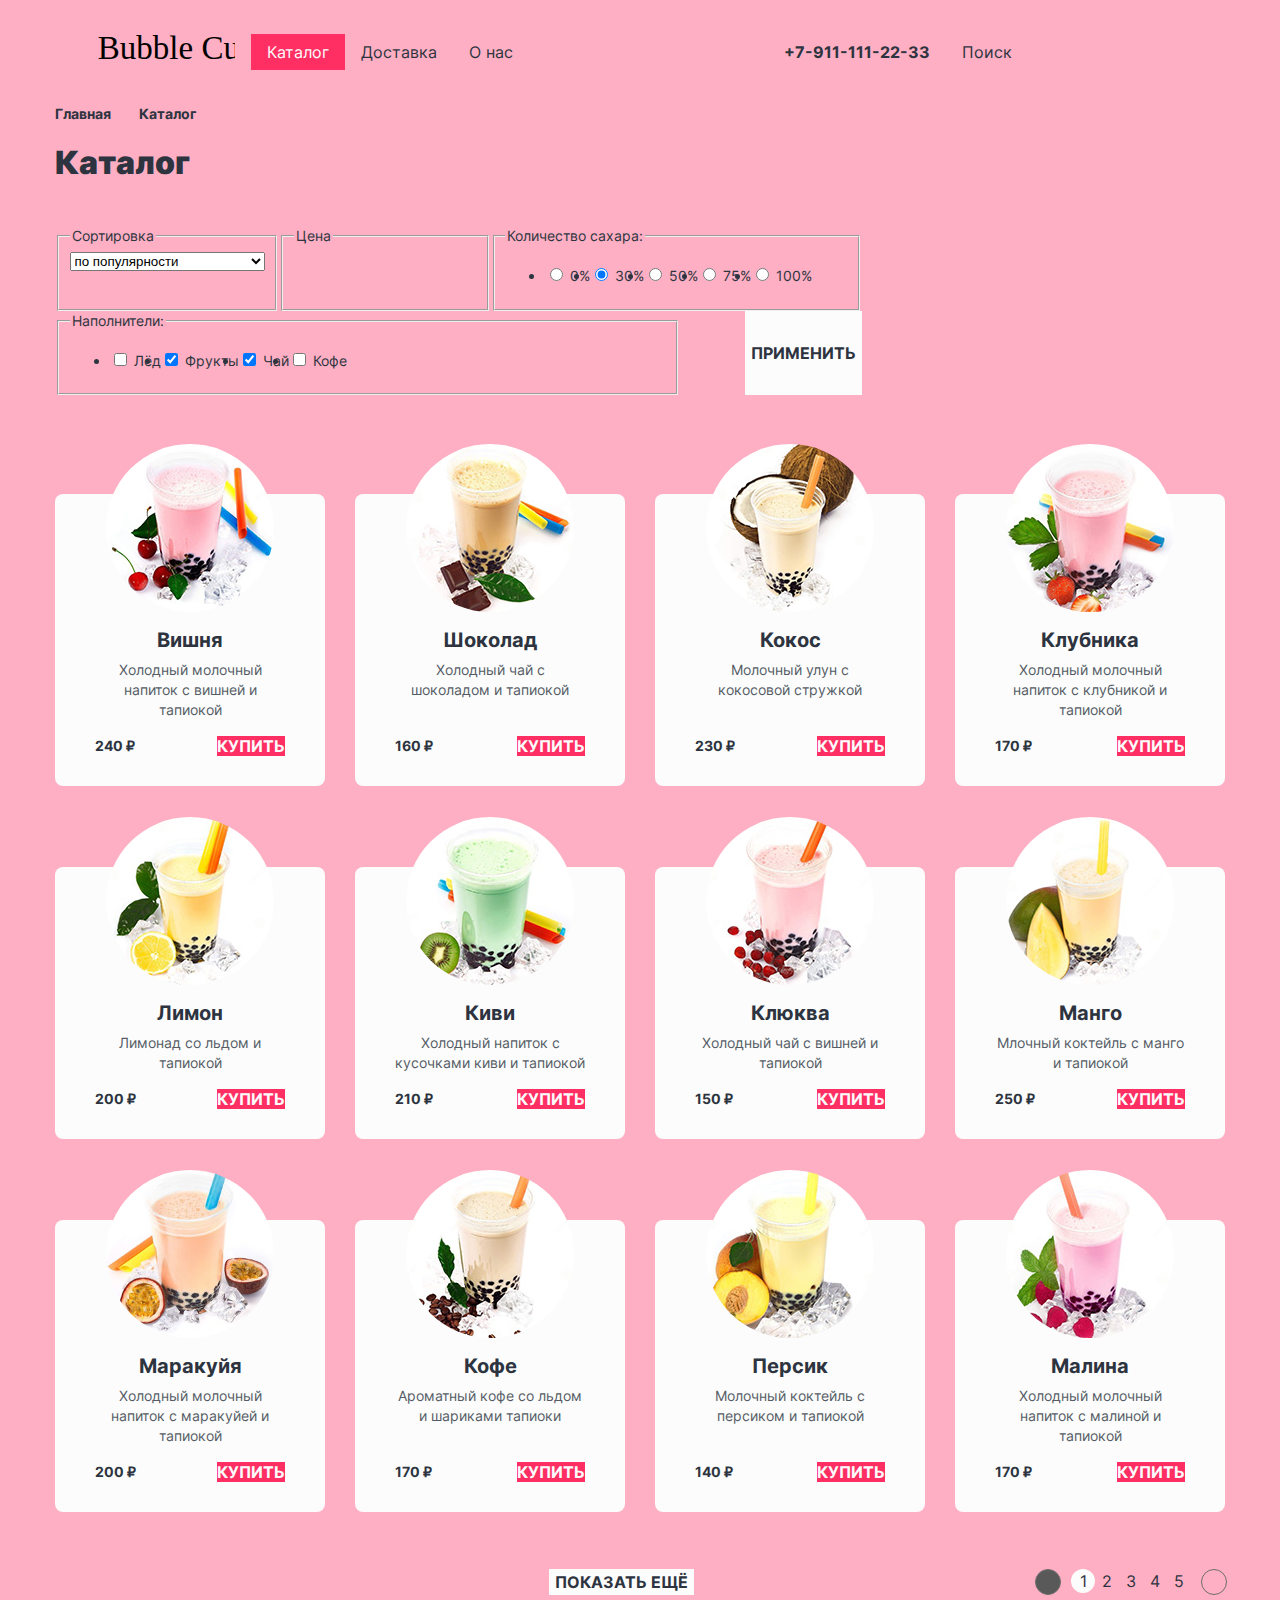
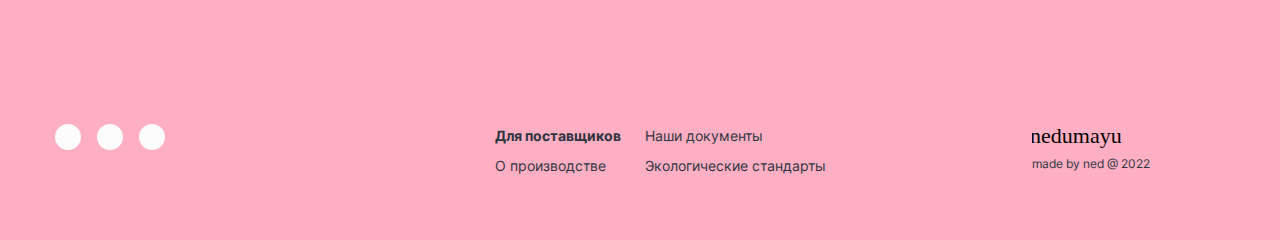
==== commit 1b78fe3f: "add diaplay grid at catalog list and make items flex" ====
--- a/catalog.html
+++ b/catalog.html
@@ -150,8 +150,10 @@
             <h3 class="product-title">Вишня</h3>
             <p class="product-description">Холодный молочный напиток с вишней и тапиокой</p>
           </a>
-          <b class="product-price">240 ₽</b>
-          <a class="product-button button button-pink" href="#">Купить</a>
+          <div class="price-button-wrapper">
+            <b class="product-price">240 ₽</b>
+            <a class="product-button button button-pink" href="#">Купить</a>
+          </div>
         </li>
         <li class="product-item">
           <a class="product-link" href="#">
@@ -159,8 +161,10 @@
             <h3 class="product-title">Шоколад</h3>
             <p class="product-description">Холодный чай с шоколадом и тапиокой</p>
           </a>
+          <div class="price-button-wrapper">
           <b class="product-price">160 ₽</b>
           <a class="product-button button button-pink" href="#">Купить</a>
+          </div>
         </li>
         <li class="product-item">
           <a class="product-link" href="#">
@@ -168,8 +172,10 @@
             <h3 class="product-title">Кокос</h3>
             <p class="product-description">Молочный улун с кокосовой стружкой</p>
           </a>
+          <div class="price-button-wrapper">
           <b class="product-price">230 ₽</b>
           <a class="product-button button button-pink" href="#">Купить</a>
+          </div>
         </li>
         <li class="product-item">
           <a class="product-link" href="#">
@@ -177,18 +183,21 @@
             <h3 class="product-title">Клубника</h3>
             <p class="product-description">Холодный молочный напиток с клубникой и тапиокой</p>
           </a>
+          <div class="price-button-wrapper">
           <b class="product-price">170 ₽</b>
           <a class="product-button button button-pink" href="#">Купить</a>
+          </div>
         </li>
         <li class="product-item">
           <a class="product-link" href="#">
             <img class="product-image" src="assets/catalog/lemon-bubble-tea.jpg" alt="Лимонный напиток" width="168" height="168">
             <h3 class="product-title">Лимон</h3>
             <p class="product-description">Лимонад со льдом и тапиокой</p>
-
-          </a>
-          <b class="product-price">200 ₽</b>
-          <a class="product-button button button-pink" href="#">Купить</a>
+          </a>
+          <div class="price-button-wrapper">
+            <b class="product-price">200 ₽</b>
+            <a class="product-button button button-pink" href="#">Купить</a>
+          </div>
         </li>
         <li class="product-item">
           <a class="product-link" href="#">
@@ -196,8 +205,10 @@
             <h3 class="product-title">Киви</h3>
             <p class="product-description">Холодный напиток с кусочками киви и тапиокой</p>
           </a>
-          <b class="product-price">210 ₽</b>
-          <a class="product-button button button-pink" href="#">Купить</a>
+          <div class="price-button-wrapper">
+            <b class="product-price">210 ₽</b>
+            <a class="product-button button button-pink" href="#">Купить</a>
+          </div>
         </li>
         <li class="product-item">
           <a class="product-link" href="#">
@@ -205,8 +216,10 @@
             <h3 class="product-title">Клюква</h3>
             <p class="product-description">Холодный чай с вишней и тапиокой</p>
           </a>
+          <div class="price-button-wrapper">
           <b class="product-price">150 ₽</b>
           <a class="product-button button button-pink" href="#">Купить</a>
+          </div>
         </li>
         <li class="product-item">
           <a class="product-link" href="#">
@@ -214,8 +227,10 @@
             <h3 class="product-title">Манго</h3>
             <p class="product-description">Млочный коктейль с манго и тапиокой</p>
           </a>
+          <div class="price-button-wrapper">
           <b class="product-price">250 ₽</b>
           <a class="product-button button button-pink" href="#">Купить</a>
+          </div>
         </li>
         <li class="product-item">
           <a class="product-link" href="#">
@@ -223,8 +238,10 @@
             <h3 class="product-title">Маракуйя</h3>
             <p class="product-description">Холодный молочный напиток с маракуйей и тапиокой</p>
           </a>
+          <div class="price-button-wrapper">
           <b class="product-price">200 ₽</b>
           <a class="product-button button button-pink" href="#">Купить</a>
+          </div>
         </li>
         <li class="product-item">
           <a class="product-link" href="#">
@@ -232,8 +249,10 @@
             <h3 class="product-title">Кофе</h3>
             <p class="product-description">Ароматный кофе со льдом и шариками тапиоки</p>
           </a>
+          <div class="price-button-wrapper">
           <b class="product-price">170 ₽</b>
           <a class="product-button button button-pink" href="#">Купить</a>
+          </div>
         </li>
         <li class="product-item">
           <a class="product-link" href="#">
@@ -241,8 +260,10 @@
             <h3 class="product-title">Персик</h3>
             <p class="product-description">Молочный коктейль с персиком и тапиокой</p>
           </a>
+          <div class="price-button-wrapper">
           <b class="product-price">140 ₽</b>
           <a class="product-button button button-pink" href="#">Купить</a>
+          </div>
         </li>
         <li class="product-item">
           <a class="product-link" href="#">
@@ -250,8 +271,10 @@
             <h3 class="product-title">Малина</h3>
             <p class="product-description">Холодный молочный напиток с малиной и тапиокой</p>
           </a>
+          <div class="price-button-wrapper">
           <b class="product-price">170 ₽</b>
           <a class="product-button button button-pink" href="#">Купить</a>
+          </div>
         </li>
       </ul>
 
--- a/styles/style.css
+++ b/styles/style.css
@@ -263,12 +263,13 @@
   margin-bottom: 80px;
 }
 
-.product-list {
-  list-style: none;
-  display: flex;
-  justify-content: space-between;
-  padding: 0;
-  margin: 0;
+.catalog-list {
+  padding: 0;
+  margin: 0;
+  list-style: none;
+  display: grid;
+  grid-template-columns: repeat(4, 270px);
+  gap: 30px;
 }
 
 .product-item {
@@ -276,6 +277,16 @@
   width: 190px;
   padding: 0 40px 30px 40px;
   border-radius: 8px;
+  display: flex;
+  flex-direction: column;
+  flex-grow: 1;
+  margin-top: 51px;
+}
+
+.price-button-wrapper {
+  display: flex;
+  justify-content: space-between;
+  margin-top: auto
 }
 
 .product-link {
@@ -295,7 +306,7 @@
   font-weight: 900;
   font-size: 32px;
   line-height: 46px;
-  margin: 0 0 107px 0;
+  margin: 0 0 56px 0;
 }
 
 .product-title {
@@ -423,6 +434,32 @@
   border-radius: 8px;
 }
 
+.appointment-form {
+  display: grid;
+  grid-template-columns: 117px 287px;
+  gap: 16px;
+}
+
+.field-group {
+  display: flex;
+  flex-direction: column;
+  margin: 0;
+}
+
+.appointment-form .info {
+  display: none;
+}
+
+.appointment-form-address {
+  grid-column: 1/-1;
+}
+
+.form-button {
+  grid-column: 1/-1;
+  width: auto;
+  justify-self: center;
+}
+
 .form-description {
   width: 380px;
   margin: 0 0 32px 0;
@@ -573,7 +610,7 @@
 
 .catalog-filter {
   width: 807px;
-  margin-bottom: 100px;
+  margin-bottom: 48px;
 }
 
 .filter-wrapper {
@@ -605,26 +642,9 @@
   display: flex;
 }
 
-.catalog-list {
-  padding: 0;
-  margin: 0 0 -74px 0;
-  list-style: none;
-  display: flex;
-  flex-wrap: wrap;
-}
-
-.catalog-list .product-item {
-  margin-right: 30px;
-  margin-bottom: 90px;
-}
-
-.catalog-list .product-item:nth-child(4n) {
-  margin-right: 0;
-}
-
 .pagination-wrapper {
   display: flex;
-  padding: 41px 0;
+  padding: 57px 0 81px 0;
 }
 
 .pagination-show-more {
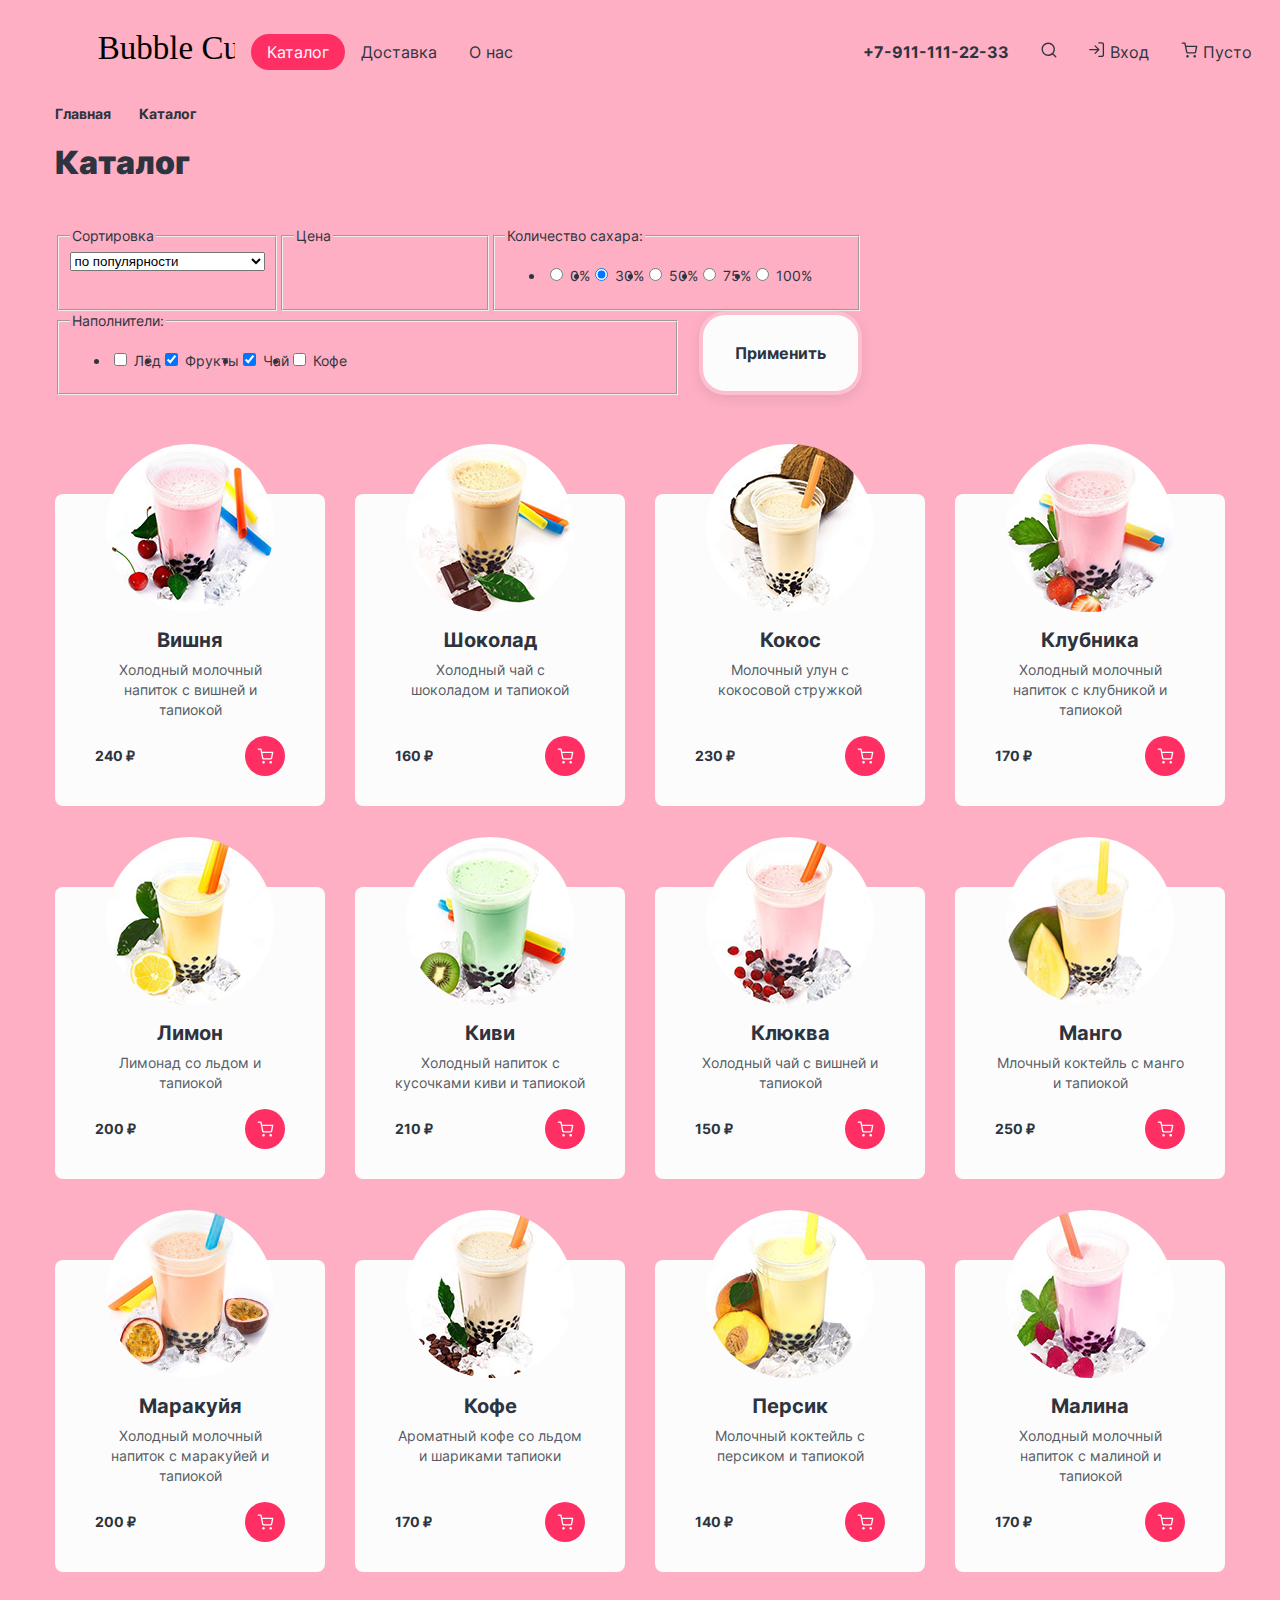
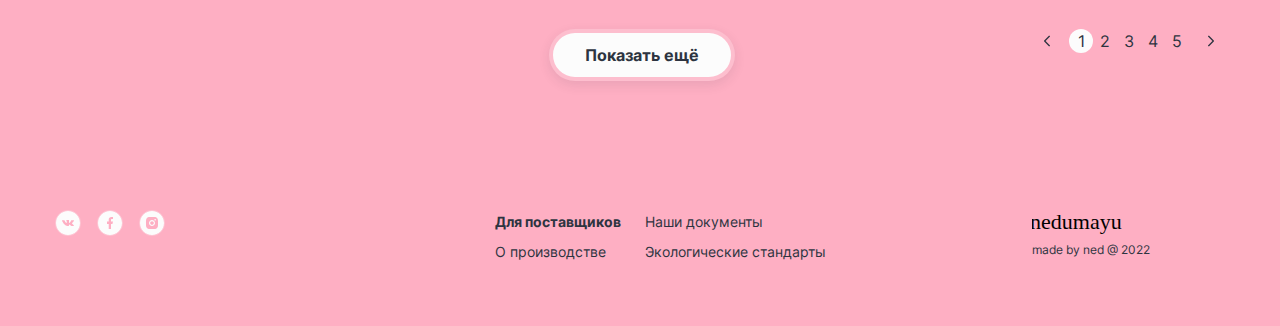
==== commit a1574851: "add icons, buttons and states" ====
--- a/catalog.html
+++ b/catalog.html
@@ -11,30 +11,48 @@
       <a class="navigation-logo" href="index.html">
         <img class="main-header-logo" src="assets/logo.svg" alt="Логотип магазина Bubble Cup" width="137" height="56">
       </a>
+
       <ul class="navigation-list">
         <li class="navigation-item">
-          <a class="navigation-link navigation-link-current" href="catalog.html">Каталог</a>
-        </li>
-        <li class="navigation-item">
-          <a class="navigation-link" href="#">Доставка</a>
-        </li>
-        <li class="navigation-item">
-          <a class="navigation-link" href="#">О нас</a>
+          <a class="navigation-link catalog-navigation-link navigation-link-current" href="catalog.html">Каталог</a>
+        </li>
+        <li class="navigation-item">
+          <a class="navigation-link catalog-navigation-link" href="#">Доставка</a>
+        </li>
+        <li class="navigation-item">
+          <a class="navigation-link catalog-navigation-link" href="#">О нас</a>
         </li>
       </ul>
+
       <ul class="navigation-list navigation-user">
         <li class="navigation-item">
-          <b><a class="navigation-link" href="tel:+79111112233">+7-911-111-22-33</a></b>
-        </li>
-        <li class="navigation-item">
-          <a class="navigation-link" href="#">Поиск</a>
-        </li>
-        <li class="navigation-item">
-          <a class="navigation-link" href="#"><span class="visually-hidden">Вход</span></a>
-        </li>
-        <li class="navigation-item">
-          <a class="navigation-link" href="#"><span class="visually-hidden">Корзина</span></a>
-        </li>
+          <b><a class="navigation-link catalog-navigation-link" href="tel:+79111112233">+7-911-111-22-33</a></b>
+        </li>
+
+        <li class="navigation-item">
+          <a class="navigation-link catalog-navigation-link" href="#">
+            <svg aria-hidden="true" focusable="false" width="16" height="16" viewBox="0 0 16 16" fill="none" xmlns="http://www.w3.org/2000/svg">
+              <path fill-rule="evenodd" clip-rule="evenodd" d="M1.91286 7.24625C1.91286 4.30073 4.30068 1.91292 7.2462 1.91292C10.1917 1.91292 12.5795 4.30073 12.5795 7.24625C12.5795 8.68547 12.0095 9.99154 11.0828 10.951C11.0582 10.9695 11.0346 10.99 11.0123 11.0124C10.9899 11.0347 10.9694 11.0583 10.9509 11.0829C9.99146 12.0095 8.6854 12.5796 7.2462 12.5796C4.30068 12.5796 1.91286 10.1918 1.91286 7.24625ZM11.4653 12.4082C10.3161 13.3487 8.84703 13.9129 7.2462 13.9129C3.5643 13.9129 0.579529 10.9281 0.579529 7.24625C0.579529 3.56435 3.5643 0.579582 7.2462 0.579582C10.9281 0.579582 13.9129 3.56435 13.9129 7.24625C13.9129 8.84711 13.3486 10.3162 12.4081 11.4654L15.2176 14.2749C15.4779 14.5352 15.4779 14.9573 15.2176 15.2177C14.9572 15.478 14.5351 15.478 14.2748 15.2177L11.4653 12.4082Z" fill="#2D3440"/>
+            </svg>
+            <span class="visually-hidden">Поиск</span></a>
+        </li>
+
+        <li class="navigation-item">
+          <a class="navigation-link catalog-navigation-link" href="#">
+            <svg aria-hidden="true" focusable="false" width="16" height="16" viewBox="0 0 16 16" fill="none" xmlns="http://www.w3.org/2000/svg">
+              <path fill-rule="evenodd" clip-rule="evenodd" d="M9.20837 0.874999C9.20837 0.506809 9.50685 0.208332 9.87504 0.208332H12.875C13.4497 0.208332 14.0008 0.436605 14.4071 0.842934C14.8134 1.24926 15.0417 1.80036 15.0417 2.375V12.875C15.0417 13.4496 14.8134 14.0007 14.4071 14.4071C14.0008 14.8134 13.4497 15.0417 12.875 15.0417H9.87504C9.50685 15.0417 9.20837 14.7432 9.20837 14.375C9.20837 14.0068 9.50685 13.7083 9.87504 13.7083H12.875C13.0961 13.7083 13.308 13.6205 13.4643 13.4643C13.6206 13.308 13.7084 13.096 13.7084 12.875V2.375C13.7084 2.15399 13.6206 1.94202 13.4643 1.78574C13.308 1.62946 13.0961 1.54167 12.875 1.54167H9.87504C9.50685 1.54167 9.20837 1.24319 9.20837 0.874999ZM5.65359 3.40359C5.91394 3.14324 6.33605 3.14324 6.5964 3.40359L10.3418 7.14903C10.4652 7.27002 10.5417 7.43857 10.5417 7.625C10.5417 7.81143 10.4652 7.97999 10.3418 8.10098L6.5964 11.8464C6.33605 12.1068 5.91394 12.1068 5.65359 11.8464C5.39324 11.5861 5.39324 11.1639 5.65359 10.9036L8.26552 8.29167H0.875041C0.506851 8.29167 0.208374 7.99319 0.208374 7.625C0.208374 7.25681 0.506851 6.95833 0.875041 6.95833H8.26552L5.65359 4.3464C5.39324 4.08605 5.39324 3.66394 5.65359 3.40359Z" fill="#2D3440"/>
+            </svg>
+            <span>Вход</span></a>
+        </li>
+
+        <li class="navigation-item">
+          <a class="navigation-link catalog-navigation-link" href="#">
+            <svg aria-hidden="true" focusable="false" width="17" height="16" viewBox="0 0 17 16" fill="none" xmlns="http://www.w3.org/2000/svg">
+              <path fill-rule="evenodd" clip-rule="evenodd" d="M1.31254 0.489586C0.944351 0.489586 0.645874 0.788063 0.645874 1.15625C0.645874 1.52444 0.944351 1.82292 1.31254 1.82292H3.37353L3.91319 4.5192C3.91612 4.538 3.91985 4.55654 3.92432 4.57479L5.01308 10.0146L5.0132 10.0151C5.10338 10.4685 5.35008 10.8757 5.71016 11.1656C6.06854 11.4541 6.51652 11.608 6.97639 11.6009H13.3011C13.761 11.608 14.209 11.4541 14.5673 11.1656C14.9276 10.8756 15.1743 10.4681 15.2644 10.0146L15.2644 10.0146L15.2654 10.0096L16.3084 4.54045C16.3456 4.34528 16.2938 4.14368 16.1672 3.9906C16.0405 3.83751 15.8522 3.7489 15.6535 3.7489H5.11879L4.57369 1.02541C4.51133 0.713843 4.23774 0.489586 3.91999 0.489586H1.31254ZM6.32068 9.75385L5.38566 5.08223H14.8477L13.9562 9.75686C13.9268 9.90268 13.8472 10.0336 13.7313 10.1269C13.6148 10.2207 13.4691 10.2705 13.3196 10.2676L13.3196 10.2675H13.3068H6.9707V10.2674L6.95793 10.2676C6.80844 10.2705 6.66271 10.2207 6.54624 10.1269C6.42978 10.0332 6.35 9.90146 6.32087 9.75481L6.32068 9.75385ZM5.21043 14.1936C5.21043 13.4657 5.80055 12.8755 6.5285 12.8755C7.25644 12.8755 7.84656 13.4657 7.84656 14.1936C7.84656 14.9216 7.25644 15.5117 6.5285 15.5117C5.80055 15.5117 5.21043 14.9216 5.21043 14.1936ZM12.3804 14.1936C12.3804 13.4657 12.9705 12.8755 13.6985 12.8755C14.4264 12.8755 15.0166 13.4657 15.0166 14.1936C15.0166 14.9216 14.4264 15.5117 13.6985 15.5117C12.9705 15.5117 12.3804 14.9216 12.3804 14.1936Z" fill="#2D3440"/>
+            </svg>
+            <span>Пусто</span></a>
+        </li>
+
       </ul>
     </nav>
   </header>
@@ -152,7 +170,12 @@
           </a>
           <div class="price-button-wrapper">
             <b class="product-price">240 ₽</b>
-            <a class="product-button button button-pink" href="#">Купить</a>
+            <a class="product-button" href="#">
+              <svg class="product-icon" aria-hidden="true" focusable="false" width="17" height="16" viewBox="0 0 17 16" fill="none" xmlns="http://www.w3.org/2000/svg">
+                <path fill-rule="evenodd" clip-rule="evenodd" d="M1.31254 0.489586C0.944351 0.489586 0.645874 0.788063 0.645874 1.15625C0.645874 1.52444 0.944351 1.82292 1.31254 1.82292H3.37353L3.91319 4.5192C3.91612 4.538 3.91985 4.55654 3.92432 4.57479L5.01308 10.0146L5.0132 10.0151C5.10338 10.4685 5.35008 10.8757 5.71016 11.1656C6.06854 11.4541 6.51652 11.608 6.97639 11.6009H13.3011C13.761 11.608 14.209 11.4541 14.5673 11.1656C14.9276 10.8756 15.1743 10.4681 15.2644 10.0146L15.2644 10.0146L15.2654 10.0096L16.3084 4.54045C16.3456 4.34528 16.2938 4.14368 16.1672 3.9906C16.0405 3.83751 15.8522 3.7489 15.6535 3.7489H5.11879L4.57369 1.02541C4.51133 0.713843 4.23774 0.489586 3.91999 0.489586H1.31254ZM6.32068 9.75385L5.38566 5.08223H14.8477L13.9562 9.75686C13.9268 9.90268 13.8472 10.0336 13.7313 10.1269C13.6148 10.2207 13.4691 10.2705 13.3196 10.2676L13.3196 10.2675H13.3068H6.9707V10.2674L6.95793 10.2676C6.80844 10.2705 6.66271 10.2207 6.54624 10.1269C6.42978 10.0332 6.35 9.90146 6.32087 9.75481L6.32068 9.75385ZM5.21043 14.1936C5.21043 13.4657 5.80055 12.8755 6.5285 12.8755C7.25644 12.8755 7.84656 13.4657 7.84656 14.1936C7.84656 14.9216 7.25644 15.5117 6.5285 15.5117C5.80055 15.5117 5.21043 14.9216 5.21043 14.1936ZM12.3804 14.1936C12.3804 13.4657 12.9705 12.8755 13.6985 12.8755C14.4264 12.8755 15.0166 13.4657 15.0166 14.1936C15.0166 14.9216 14.4264 15.5117 13.6985 15.5117C12.9705 15.5117 12.3804 14.9216 12.3804 14.1936Z"/>
+              </svg>
+              <span class="visually-hidden">Купить</span>
+            </a>
           </div>
         </li>
         <li class="product-item">
@@ -163,7 +186,12 @@
           </a>
           <div class="price-button-wrapper">
           <b class="product-price">160 ₽</b>
-          <a class="product-button button button-pink" href="#">Купить</a>
+            <a class="product-button" href="#">
+              <svg class="product-icon" aria-hidden="true" focusable="false" width="17" height="16" viewBox="0 0 17 16" fill="none" xmlns="http://www.w3.org/2000/svg">
+                <path fill-rule="evenodd" clip-rule="evenodd" d="M1.31254 0.489586C0.944351 0.489586 0.645874 0.788063 0.645874 1.15625C0.645874 1.52444 0.944351 1.82292 1.31254 1.82292H3.37353L3.91319 4.5192C3.91612 4.538 3.91985 4.55654 3.92432 4.57479L5.01308 10.0146L5.0132 10.0151C5.10338 10.4685 5.35008 10.8757 5.71016 11.1656C6.06854 11.4541 6.51652 11.608 6.97639 11.6009H13.3011C13.761 11.608 14.209 11.4541 14.5673 11.1656C14.9276 10.8756 15.1743 10.4681 15.2644 10.0146L15.2644 10.0146L15.2654 10.0096L16.3084 4.54045C16.3456 4.34528 16.2938 4.14368 16.1672 3.9906C16.0405 3.83751 15.8522 3.7489 15.6535 3.7489H5.11879L4.57369 1.02541C4.51133 0.713843 4.23774 0.489586 3.91999 0.489586H1.31254ZM6.32068 9.75385L5.38566 5.08223H14.8477L13.9562 9.75686C13.9268 9.90268 13.8472 10.0336 13.7313 10.1269C13.6148 10.2207 13.4691 10.2705 13.3196 10.2676L13.3196 10.2675H13.3068H6.9707V10.2674L6.95793 10.2676C6.80844 10.2705 6.66271 10.2207 6.54624 10.1269C6.42978 10.0332 6.35 9.90146 6.32087 9.75481L6.32068 9.75385ZM5.21043 14.1936C5.21043 13.4657 5.80055 12.8755 6.5285 12.8755C7.25644 12.8755 7.84656 13.4657 7.84656 14.1936C7.84656 14.9216 7.25644 15.5117 6.5285 15.5117C5.80055 15.5117 5.21043 14.9216 5.21043 14.1936ZM12.3804 14.1936C12.3804 13.4657 12.9705 12.8755 13.6985 12.8755C14.4264 12.8755 15.0166 13.4657 15.0166 14.1936C15.0166 14.9216 14.4264 15.5117 13.6985 15.5117C12.9705 15.5117 12.3804 14.9216 12.3804 14.1936Z"/>
+              </svg>
+              <span class="visually-hidden">Купить</span>
+            </a>
           </div>
         </li>
         <li class="product-item">
@@ -174,7 +202,12 @@
           </a>
           <div class="price-button-wrapper">
           <b class="product-price">230 ₽</b>
-          <a class="product-button button button-pink" href="#">Купить</a>
+            <a class="product-button" href="#">
+              <svg class="product-icon" aria-hidden="true" focusable="false" width="17" height="16" viewBox="0 0 17 16" fill="none" xmlns="http://www.w3.org/2000/svg">
+                <path fill-rule="evenodd" clip-rule="evenodd" d="M1.31254 0.489586C0.944351 0.489586 0.645874 0.788063 0.645874 1.15625C0.645874 1.52444 0.944351 1.82292 1.31254 1.82292H3.37353L3.91319 4.5192C3.91612 4.538 3.91985 4.55654 3.92432 4.57479L5.01308 10.0146L5.0132 10.0151C5.10338 10.4685 5.35008 10.8757 5.71016 11.1656C6.06854 11.4541 6.51652 11.608 6.97639 11.6009H13.3011C13.761 11.608 14.209 11.4541 14.5673 11.1656C14.9276 10.8756 15.1743 10.4681 15.2644 10.0146L15.2644 10.0146L15.2654 10.0096L16.3084 4.54045C16.3456 4.34528 16.2938 4.14368 16.1672 3.9906C16.0405 3.83751 15.8522 3.7489 15.6535 3.7489H5.11879L4.57369 1.02541C4.51133 0.713843 4.23774 0.489586 3.91999 0.489586H1.31254ZM6.32068 9.75385L5.38566 5.08223H14.8477L13.9562 9.75686C13.9268 9.90268 13.8472 10.0336 13.7313 10.1269C13.6148 10.2207 13.4691 10.2705 13.3196 10.2676L13.3196 10.2675H13.3068H6.9707V10.2674L6.95793 10.2676C6.80844 10.2705 6.66271 10.2207 6.54624 10.1269C6.42978 10.0332 6.35 9.90146 6.32087 9.75481L6.32068 9.75385ZM5.21043 14.1936C5.21043 13.4657 5.80055 12.8755 6.5285 12.8755C7.25644 12.8755 7.84656 13.4657 7.84656 14.1936C7.84656 14.9216 7.25644 15.5117 6.5285 15.5117C5.80055 15.5117 5.21043 14.9216 5.21043 14.1936ZM12.3804 14.1936C12.3804 13.4657 12.9705 12.8755 13.6985 12.8755C14.4264 12.8755 15.0166 13.4657 15.0166 14.1936C15.0166 14.9216 14.4264 15.5117 13.6985 15.5117C12.9705 15.5117 12.3804 14.9216 12.3804 14.1936Z"/>
+              </svg>
+              <span class="visually-hidden">Купить</span>
+            </a>
           </div>
         </li>
         <li class="product-item">
@@ -185,7 +218,12 @@
           </a>
           <div class="price-button-wrapper">
           <b class="product-price">170 ₽</b>
-          <a class="product-button button button-pink" href="#">Купить</a>
+            <a class="product-button" href="#">
+              <svg class="product-icon" aria-hidden="true" focusable="false" width="17" height="16" viewBox="0 0 17 16" fill="none" xmlns="http://www.w3.org/2000/svg">
+                <path fill-rule="evenodd" clip-rule="evenodd" d="M1.31254 0.489586C0.944351 0.489586 0.645874 0.788063 0.645874 1.15625C0.645874 1.52444 0.944351 1.82292 1.31254 1.82292H3.37353L3.91319 4.5192C3.91612 4.538 3.91985 4.55654 3.92432 4.57479L5.01308 10.0146L5.0132 10.0151C5.10338 10.4685 5.35008 10.8757 5.71016 11.1656C6.06854 11.4541 6.51652 11.608 6.97639 11.6009H13.3011C13.761 11.608 14.209 11.4541 14.5673 11.1656C14.9276 10.8756 15.1743 10.4681 15.2644 10.0146L15.2644 10.0146L15.2654 10.0096L16.3084 4.54045C16.3456 4.34528 16.2938 4.14368 16.1672 3.9906C16.0405 3.83751 15.8522 3.7489 15.6535 3.7489H5.11879L4.57369 1.02541C4.51133 0.713843 4.23774 0.489586 3.91999 0.489586H1.31254ZM6.32068 9.75385L5.38566 5.08223H14.8477L13.9562 9.75686C13.9268 9.90268 13.8472 10.0336 13.7313 10.1269C13.6148 10.2207 13.4691 10.2705 13.3196 10.2676L13.3196 10.2675H13.3068H6.9707V10.2674L6.95793 10.2676C6.80844 10.2705 6.66271 10.2207 6.54624 10.1269C6.42978 10.0332 6.35 9.90146 6.32087 9.75481L6.32068 9.75385ZM5.21043 14.1936C5.21043 13.4657 5.80055 12.8755 6.5285 12.8755C7.25644 12.8755 7.84656 13.4657 7.84656 14.1936C7.84656 14.9216 7.25644 15.5117 6.5285 15.5117C5.80055 15.5117 5.21043 14.9216 5.21043 14.1936ZM12.3804 14.1936C12.3804 13.4657 12.9705 12.8755 13.6985 12.8755C14.4264 12.8755 15.0166 13.4657 15.0166 14.1936C15.0166 14.9216 14.4264 15.5117 13.6985 15.5117C12.9705 15.5117 12.3804 14.9216 12.3804 14.1936Z"/>
+              </svg>
+              <span class="visually-hidden">Купить</span>
+            </a>
           </div>
         </li>
         <li class="product-item">
@@ -196,7 +234,12 @@
           </a>
           <div class="price-button-wrapper">
             <b class="product-price">200 ₽</b>
-            <a class="product-button button button-pink" href="#">Купить</a>
+            <a class="product-button" href="#">
+              <svg class="product-icon" aria-hidden="true" focusable="false" width="17" height="16" viewBox="0 0 17 16" fill="none" xmlns="http://www.w3.org/2000/svg">
+                <path fill-rule="evenodd" clip-rule="evenodd" d="M1.31254 0.489586C0.944351 0.489586 0.645874 0.788063 0.645874 1.15625C0.645874 1.52444 0.944351 1.82292 1.31254 1.82292H3.37353L3.91319 4.5192C3.91612 4.538 3.91985 4.55654 3.92432 4.57479L5.01308 10.0146L5.0132 10.0151C5.10338 10.4685 5.35008 10.8757 5.71016 11.1656C6.06854 11.4541 6.51652 11.608 6.97639 11.6009H13.3011C13.761 11.608 14.209 11.4541 14.5673 11.1656C14.9276 10.8756 15.1743 10.4681 15.2644 10.0146L15.2644 10.0146L15.2654 10.0096L16.3084 4.54045C16.3456 4.34528 16.2938 4.14368 16.1672 3.9906C16.0405 3.83751 15.8522 3.7489 15.6535 3.7489H5.11879L4.57369 1.02541C4.51133 0.713843 4.23774 0.489586 3.91999 0.489586H1.31254ZM6.32068 9.75385L5.38566 5.08223H14.8477L13.9562 9.75686C13.9268 9.90268 13.8472 10.0336 13.7313 10.1269C13.6148 10.2207 13.4691 10.2705 13.3196 10.2676L13.3196 10.2675H13.3068H6.9707V10.2674L6.95793 10.2676C6.80844 10.2705 6.66271 10.2207 6.54624 10.1269C6.42978 10.0332 6.35 9.90146 6.32087 9.75481L6.32068 9.75385ZM5.21043 14.1936C5.21043 13.4657 5.80055 12.8755 6.5285 12.8755C7.25644 12.8755 7.84656 13.4657 7.84656 14.1936C7.84656 14.9216 7.25644 15.5117 6.5285 15.5117C5.80055 15.5117 5.21043 14.9216 5.21043 14.1936ZM12.3804 14.1936C12.3804 13.4657 12.9705 12.8755 13.6985 12.8755C14.4264 12.8755 15.0166 13.4657 15.0166 14.1936C15.0166 14.9216 14.4264 15.5117 13.6985 15.5117C12.9705 15.5117 12.3804 14.9216 12.3804 14.1936Z"/>
+              </svg>
+              <span class="visually-hidden">Купить</span>
+            </a>
           </div>
         </li>
         <li class="product-item">
@@ -207,7 +250,12 @@
           </a>
           <div class="price-button-wrapper">
             <b class="product-price">210 ₽</b>
-            <a class="product-button button button-pink" href="#">Купить</a>
+            <a class="product-button" href="#">
+              <svg class="product-icon" aria-hidden="true" focusable="false" width="17" height="16" viewBox="0 0 17 16" fill="none" xmlns="http://www.w3.org/2000/svg">
+                <path fill-rule="evenodd" clip-rule="evenodd" d="M1.31254 0.489586C0.944351 0.489586 0.645874 0.788063 0.645874 1.15625C0.645874 1.52444 0.944351 1.82292 1.31254 1.82292H3.37353L3.91319 4.5192C3.91612 4.538 3.91985 4.55654 3.92432 4.57479L5.01308 10.0146L5.0132 10.0151C5.10338 10.4685 5.35008 10.8757 5.71016 11.1656C6.06854 11.4541 6.51652 11.608 6.97639 11.6009H13.3011C13.761 11.608 14.209 11.4541 14.5673 11.1656C14.9276 10.8756 15.1743 10.4681 15.2644 10.0146L15.2644 10.0146L15.2654 10.0096L16.3084 4.54045C16.3456 4.34528 16.2938 4.14368 16.1672 3.9906C16.0405 3.83751 15.8522 3.7489 15.6535 3.7489H5.11879L4.57369 1.02541C4.51133 0.713843 4.23774 0.489586 3.91999 0.489586H1.31254ZM6.32068 9.75385L5.38566 5.08223H14.8477L13.9562 9.75686C13.9268 9.90268 13.8472 10.0336 13.7313 10.1269C13.6148 10.2207 13.4691 10.2705 13.3196 10.2676L13.3196 10.2675H13.3068H6.9707V10.2674L6.95793 10.2676C6.80844 10.2705 6.66271 10.2207 6.54624 10.1269C6.42978 10.0332 6.35 9.90146 6.32087 9.75481L6.32068 9.75385ZM5.21043 14.1936C5.21043 13.4657 5.80055 12.8755 6.5285 12.8755C7.25644 12.8755 7.84656 13.4657 7.84656 14.1936C7.84656 14.9216 7.25644 15.5117 6.5285 15.5117C5.80055 15.5117 5.21043 14.9216 5.21043 14.1936ZM12.3804 14.1936C12.3804 13.4657 12.9705 12.8755 13.6985 12.8755C14.4264 12.8755 15.0166 13.4657 15.0166 14.1936C15.0166 14.9216 14.4264 15.5117 13.6985 15.5117C12.9705 15.5117 12.3804 14.9216 12.3804 14.1936Z"/>
+              </svg>
+              <span class="visually-hidden">Купить</span>
+            </a>
           </div>
         </li>
         <li class="product-item">
@@ -218,7 +266,12 @@
           </a>
           <div class="price-button-wrapper">
           <b class="product-price">150 ₽</b>
-          <a class="product-button button button-pink" href="#">Купить</a>
+            <a class="product-button" href="#">
+              <svg class="product-icon" aria-hidden="true" focusable="false" width="17" height="16" viewBox="0 0 17 16" fill="none" xmlns="http://www.w3.org/2000/svg">
+                <path fill-rule="evenodd" clip-rule="evenodd" d="M1.31254 0.489586C0.944351 0.489586 0.645874 0.788063 0.645874 1.15625C0.645874 1.52444 0.944351 1.82292 1.31254 1.82292H3.37353L3.91319 4.5192C3.91612 4.538 3.91985 4.55654 3.92432 4.57479L5.01308 10.0146L5.0132 10.0151C5.10338 10.4685 5.35008 10.8757 5.71016 11.1656C6.06854 11.4541 6.51652 11.608 6.97639 11.6009H13.3011C13.761 11.608 14.209 11.4541 14.5673 11.1656C14.9276 10.8756 15.1743 10.4681 15.2644 10.0146L15.2644 10.0146L15.2654 10.0096L16.3084 4.54045C16.3456 4.34528 16.2938 4.14368 16.1672 3.9906C16.0405 3.83751 15.8522 3.7489 15.6535 3.7489H5.11879L4.57369 1.02541C4.51133 0.713843 4.23774 0.489586 3.91999 0.489586H1.31254ZM6.32068 9.75385L5.38566 5.08223H14.8477L13.9562 9.75686C13.9268 9.90268 13.8472 10.0336 13.7313 10.1269C13.6148 10.2207 13.4691 10.2705 13.3196 10.2676L13.3196 10.2675H13.3068H6.9707V10.2674L6.95793 10.2676C6.80844 10.2705 6.66271 10.2207 6.54624 10.1269C6.42978 10.0332 6.35 9.90146 6.32087 9.75481L6.32068 9.75385ZM5.21043 14.1936C5.21043 13.4657 5.80055 12.8755 6.5285 12.8755C7.25644 12.8755 7.84656 13.4657 7.84656 14.1936C7.84656 14.9216 7.25644 15.5117 6.5285 15.5117C5.80055 15.5117 5.21043 14.9216 5.21043 14.1936ZM12.3804 14.1936C12.3804 13.4657 12.9705 12.8755 13.6985 12.8755C14.4264 12.8755 15.0166 13.4657 15.0166 14.1936C15.0166 14.9216 14.4264 15.5117 13.6985 15.5117C12.9705 15.5117 12.3804 14.9216 12.3804 14.1936Z"/>
+              </svg>
+              <span class="visually-hidden">Купить</span>
+            </a>
           </div>
         </li>
         <li class="product-item">
@@ -229,7 +282,12 @@
           </a>
           <div class="price-button-wrapper">
           <b class="product-price">250 ₽</b>
-          <a class="product-button button button-pink" href="#">Купить</a>
+            <a class="product-button" href="#">
+              <svg class="product-icon" aria-hidden="true" focusable="false" width="17" height="16" viewBox="0 0 17 16" fill="none" xmlns="http://www.w3.org/2000/svg">
+                <path fill-rule="evenodd" clip-rule="evenodd" d="M1.31254 0.489586C0.944351 0.489586 0.645874 0.788063 0.645874 1.15625C0.645874 1.52444 0.944351 1.82292 1.31254 1.82292H3.37353L3.91319 4.5192C3.91612 4.538 3.91985 4.55654 3.92432 4.57479L5.01308 10.0146L5.0132 10.0151C5.10338 10.4685 5.35008 10.8757 5.71016 11.1656C6.06854 11.4541 6.51652 11.608 6.97639 11.6009H13.3011C13.761 11.608 14.209 11.4541 14.5673 11.1656C14.9276 10.8756 15.1743 10.4681 15.2644 10.0146L15.2644 10.0146L15.2654 10.0096L16.3084 4.54045C16.3456 4.34528 16.2938 4.14368 16.1672 3.9906C16.0405 3.83751 15.8522 3.7489 15.6535 3.7489H5.11879L4.57369 1.02541C4.51133 0.713843 4.23774 0.489586 3.91999 0.489586H1.31254ZM6.32068 9.75385L5.38566 5.08223H14.8477L13.9562 9.75686C13.9268 9.90268 13.8472 10.0336 13.7313 10.1269C13.6148 10.2207 13.4691 10.2705 13.3196 10.2676L13.3196 10.2675H13.3068H6.9707V10.2674L6.95793 10.2676C6.80844 10.2705 6.66271 10.2207 6.54624 10.1269C6.42978 10.0332 6.35 9.90146 6.32087 9.75481L6.32068 9.75385ZM5.21043 14.1936C5.21043 13.4657 5.80055 12.8755 6.5285 12.8755C7.25644 12.8755 7.84656 13.4657 7.84656 14.1936C7.84656 14.9216 7.25644 15.5117 6.5285 15.5117C5.80055 15.5117 5.21043 14.9216 5.21043 14.1936ZM12.3804 14.1936C12.3804 13.4657 12.9705 12.8755 13.6985 12.8755C14.4264 12.8755 15.0166 13.4657 15.0166 14.1936C15.0166 14.9216 14.4264 15.5117 13.6985 15.5117C12.9705 15.5117 12.3804 14.9216 12.3804 14.1936Z"/>
+              </svg>
+              <span class="visually-hidden">Купить</span>
+            </a>
           </div>
         </li>
         <li class="product-item">
@@ -240,7 +298,12 @@
           </a>
           <div class="price-button-wrapper">
           <b class="product-price">200 ₽</b>
-          <a class="product-button button button-pink" href="#">Купить</a>
+            <a class="product-button" href="#">
+              <svg class="product-icon" aria-hidden="true" focusable="false" width="17" height="16" viewBox="0 0 17 16" fill="none" xmlns="http://www.w3.org/2000/svg">
+                <path fill-rule="evenodd" clip-rule="evenodd" d="M1.31254 0.489586C0.944351 0.489586 0.645874 0.788063 0.645874 1.15625C0.645874 1.52444 0.944351 1.82292 1.31254 1.82292H3.37353L3.91319 4.5192C3.91612 4.538 3.91985 4.55654 3.92432 4.57479L5.01308 10.0146L5.0132 10.0151C5.10338 10.4685 5.35008 10.8757 5.71016 11.1656C6.06854 11.4541 6.51652 11.608 6.97639 11.6009H13.3011C13.761 11.608 14.209 11.4541 14.5673 11.1656C14.9276 10.8756 15.1743 10.4681 15.2644 10.0146L15.2644 10.0146L15.2654 10.0096L16.3084 4.54045C16.3456 4.34528 16.2938 4.14368 16.1672 3.9906C16.0405 3.83751 15.8522 3.7489 15.6535 3.7489H5.11879L4.57369 1.02541C4.51133 0.713843 4.23774 0.489586 3.91999 0.489586H1.31254ZM6.32068 9.75385L5.38566 5.08223H14.8477L13.9562 9.75686C13.9268 9.90268 13.8472 10.0336 13.7313 10.1269C13.6148 10.2207 13.4691 10.2705 13.3196 10.2676L13.3196 10.2675H13.3068H6.9707V10.2674L6.95793 10.2676C6.80844 10.2705 6.66271 10.2207 6.54624 10.1269C6.42978 10.0332 6.35 9.90146 6.32087 9.75481L6.32068 9.75385ZM5.21043 14.1936C5.21043 13.4657 5.80055 12.8755 6.5285 12.8755C7.25644 12.8755 7.84656 13.4657 7.84656 14.1936C7.84656 14.9216 7.25644 15.5117 6.5285 15.5117C5.80055 15.5117 5.21043 14.9216 5.21043 14.1936ZM12.3804 14.1936C12.3804 13.4657 12.9705 12.8755 13.6985 12.8755C14.4264 12.8755 15.0166 13.4657 15.0166 14.1936C15.0166 14.9216 14.4264 15.5117 13.6985 15.5117C12.9705 15.5117 12.3804 14.9216 12.3804 14.1936Z"/>
+              </svg>
+              <span class="visually-hidden">Купить</span>
+            </a>
           </div>
         </li>
         <li class="product-item">
@@ -251,7 +314,12 @@
           </a>
           <div class="price-button-wrapper">
           <b class="product-price">170 ₽</b>
-          <a class="product-button button button-pink" href="#">Купить</a>
+            <a class="product-button" href="#">
+              <svg class="product-icon" aria-hidden="true" focusable="false" width="17" height="16" viewBox="0 0 17 16" fill="none" xmlns="http://www.w3.org/2000/svg">
+                <path fill-rule="evenodd" clip-rule="evenodd" d="M1.31254 0.489586C0.944351 0.489586 0.645874 0.788063 0.645874 1.15625C0.645874 1.52444 0.944351 1.82292 1.31254 1.82292H3.37353L3.91319 4.5192C3.91612 4.538 3.91985 4.55654 3.92432 4.57479L5.01308 10.0146L5.0132 10.0151C5.10338 10.4685 5.35008 10.8757 5.71016 11.1656C6.06854 11.4541 6.51652 11.608 6.97639 11.6009H13.3011C13.761 11.608 14.209 11.4541 14.5673 11.1656C14.9276 10.8756 15.1743 10.4681 15.2644 10.0146L15.2644 10.0146L15.2654 10.0096L16.3084 4.54045C16.3456 4.34528 16.2938 4.14368 16.1672 3.9906C16.0405 3.83751 15.8522 3.7489 15.6535 3.7489H5.11879L4.57369 1.02541C4.51133 0.713843 4.23774 0.489586 3.91999 0.489586H1.31254ZM6.32068 9.75385L5.38566 5.08223H14.8477L13.9562 9.75686C13.9268 9.90268 13.8472 10.0336 13.7313 10.1269C13.6148 10.2207 13.4691 10.2705 13.3196 10.2676L13.3196 10.2675H13.3068H6.9707V10.2674L6.95793 10.2676C6.80844 10.2705 6.66271 10.2207 6.54624 10.1269C6.42978 10.0332 6.35 9.90146 6.32087 9.75481L6.32068 9.75385ZM5.21043 14.1936C5.21043 13.4657 5.80055 12.8755 6.5285 12.8755C7.25644 12.8755 7.84656 13.4657 7.84656 14.1936C7.84656 14.9216 7.25644 15.5117 6.5285 15.5117C5.80055 15.5117 5.21043 14.9216 5.21043 14.1936ZM12.3804 14.1936C12.3804 13.4657 12.9705 12.8755 13.6985 12.8755C14.4264 12.8755 15.0166 13.4657 15.0166 14.1936C15.0166 14.9216 14.4264 15.5117 13.6985 15.5117C12.9705 15.5117 12.3804 14.9216 12.3804 14.1936Z"/>
+              </svg>
+              <span class="visually-hidden">Купить</span>
+            </a>
           </div>
         </li>
         <li class="product-item">
@@ -262,7 +330,12 @@
           </a>
           <div class="price-button-wrapper">
           <b class="product-price">140 ₽</b>
-          <a class="product-button button button-pink" href="#">Купить</a>
+            <a class="product-button" href="#">
+              <svg class="product-icon" aria-hidden="true" focusable="false" width="17" height="16" viewBox="0 0 17 16" fill="none" xmlns="http://www.w3.org/2000/svg">
+                <path fill-rule="evenodd" clip-rule="evenodd" d="M1.31254 0.489586C0.944351 0.489586 0.645874 0.788063 0.645874 1.15625C0.645874 1.52444 0.944351 1.82292 1.31254 1.82292H3.37353L3.91319 4.5192C3.91612 4.538 3.91985 4.55654 3.92432 4.57479L5.01308 10.0146L5.0132 10.0151C5.10338 10.4685 5.35008 10.8757 5.71016 11.1656C6.06854 11.4541 6.51652 11.608 6.97639 11.6009H13.3011C13.761 11.608 14.209 11.4541 14.5673 11.1656C14.9276 10.8756 15.1743 10.4681 15.2644 10.0146L15.2644 10.0146L15.2654 10.0096L16.3084 4.54045C16.3456 4.34528 16.2938 4.14368 16.1672 3.9906C16.0405 3.83751 15.8522 3.7489 15.6535 3.7489H5.11879L4.57369 1.02541C4.51133 0.713843 4.23774 0.489586 3.91999 0.489586H1.31254ZM6.32068 9.75385L5.38566 5.08223H14.8477L13.9562 9.75686C13.9268 9.90268 13.8472 10.0336 13.7313 10.1269C13.6148 10.2207 13.4691 10.2705 13.3196 10.2676L13.3196 10.2675H13.3068H6.9707V10.2674L6.95793 10.2676C6.80844 10.2705 6.66271 10.2207 6.54624 10.1269C6.42978 10.0332 6.35 9.90146 6.32087 9.75481L6.32068 9.75385ZM5.21043 14.1936C5.21043 13.4657 5.80055 12.8755 6.5285 12.8755C7.25644 12.8755 7.84656 13.4657 7.84656 14.1936C7.84656 14.9216 7.25644 15.5117 6.5285 15.5117C5.80055 15.5117 5.21043 14.9216 5.21043 14.1936ZM12.3804 14.1936C12.3804 13.4657 12.9705 12.8755 13.6985 12.8755C14.4264 12.8755 15.0166 13.4657 15.0166 14.1936C15.0166 14.9216 14.4264 15.5117 13.6985 15.5117C12.9705 15.5117 12.3804 14.9216 12.3804 14.1936Z"/>
+              </svg>
+              <span class="visually-hidden">Купить</span>
+            </a>
           </div>
         </li>
         <li class="product-item">
@@ -273,7 +346,12 @@
           </a>
           <div class="price-button-wrapper">
           <b class="product-price">170 ₽</b>
-          <a class="product-button button button-pink" href="#">Купить</a>
+            <a class="product-button" href="#">
+              <svg class="product-icon" aria-hidden="true" focusable="false" width="17" height="16" viewBox="0 0 17 16" fill="none" xmlns="http://www.w3.org/2000/svg">
+                <path fill-rule="evenodd" clip-rule="evenodd" d="M1.31254 0.489586C0.944351 0.489586 0.645874 0.788063 0.645874 1.15625C0.645874 1.52444 0.944351 1.82292 1.31254 1.82292H3.37353L3.91319 4.5192C3.91612 4.538 3.91985 4.55654 3.92432 4.57479L5.01308 10.0146L5.0132 10.0151C5.10338 10.4685 5.35008 10.8757 5.71016 11.1656C6.06854 11.4541 6.51652 11.608 6.97639 11.6009H13.3011C13.761 11.608 14.209 11.4541 14.5673 11.1656C14.9276 10.8756 15.1743 10.4681 15.2644 10.0146L15.2644 10.0146L15.2654 10.0096L16.3084 4.54045C16.3456 4.34528 16.2938 4.14368 16.1672 3.9906C16.0405 3.83751 15.8522 3.7489 15.6535 3.7489H5.11879L4.57369 1.02541C4.51133 0.713843 4.23774 0.489586 3.91999 0.489586H1.31254ZM6.32068 9.75385L5.38566 5.08223H14.8477L13.9562 9.75686C13.9268 9.90268 13.8472 10.0336 13.7313 10.1269C13.6148 10.2207 13.4691 10.2705 13.3196 10.2676L13.3196 10.2675H13.3068H6.9707V10.2674L6.95793 10.2676C6.80844 10.2705 6.66271 10.2207 6.54624 10.1269C6.42978 10.0332 6.35 9.90146 6.32087 9.75481L6.32068 9.75385ZM5.21043 14.1936C5.21043 13.4657 5.80055 12.8755 6.5285 12.8755C7.25644 12.8755 7.84656 13.4657 7.84656 14.1936C7.84656 14.9216 7.25644 15.5117 6.5285 15.5117C5.80055 15.5117 5.21043 14.9216 5.21043 14.1936ZM12.3804 14.1936C12.3804 13.4657 12.9705 12.8755 13.6985 12.8755C14.4264 12.8755 15.0166 13.4657 15.0166 14.1936C15.0166 14.9216 14.4264 15.5117 13.6985 15.5117C12.9705 15.5117 12.3804 14.9216 12.3804 14.1936Z"/>
+              </svg>
+              <span class="visually-hidden">Купить</span>
+            </a>
           </div>
         </li>
       </ul>
@@ -283,6 +361,9 @@
         <ul class="pagination">
           <li class="pagination-item">
             <a class="pagination-link pagination-prev pagination-disabled">
+              <svg width="6" height="12" viewBox="0 0 6 12" fill="none" xmlns="http://www.w3.org/2000/svg">
+                <path fill-rule="evenodd" clip-rule="evenodd" d="M5.8033 1.80521C6.063 1.54551 6.063 1.12446 5.8033 0.864757C5.54361 0.605058 5.12255 0.605058 4.86285 0.864757L0.194774 5.53284C-0.0640686 5.79168 -0.0649218 6.21081 0.192214 6.47071C0.193377 6.47189 0.194544 6.47307 0.195717 6.47424L4.8638 11.1423C5.12349 11.402 5.54455 11.402 5.80425 11.1423C6.06395 10.8826 6.06395 10.4616 5.80425 10.2019L1.60545 6.00307L5.8033 1.80521Z" fill="#2D3440"/>
+              </svg>
               <span class="visually-hidden">Предыдущая страница</span>
             </a>
           </li>
@@ -303,6 +384,9 @@
           </li>
           <li class="pagination-item">
             <a class="pagination-link pagination-next" href="#">
+              <svg width="7" height="12" viewBox="0 0 7 12" fill="none" xmlns="http://www.w3.org/2000/svg">
+                <path fill-rule="evenodd" clip-rule="evenodd" d="M1.13526 0.864757C0.875566 0.605058 0.454511 0.605058 0.194813 0.864757C-0.0648862 1.12446 -0.0648862 1.54551 0.194813 1.80521L4.39609 6.00649L0.194774 10.2078C-0.0649247 10.4675 -0.0649247 10.8886 0.194774 11.1483C0.454473 11.408 0.875527 11.408 1.13523 11.1483L5.80394 6.47955C5.80489 6.47861 5.80583 6.47767 5.80678 6.47672C6.06648 6.21702 6.06648 5.79597 5.80678 5.53627L1.13526 0.864757Z" fill="#2D3440"/>
+              </svg>
               <span class="visually-hidden">Следующая страница</span>
             </a>
           </li>
@@ -318,18 +402,27 @@
         <h2 class="visually-hidden">Наши соцсети</h2>
         <ul class="gallery-social-list">
           <li class="gallery-social-item">
-            <a class="button" href="#">
+            <a class="social-button" href="https://vk.com">
               <span class="visually-hidden">ВКонтакте</span>
+              <svg aria-hidden="true" focusable="false" width="24" height="24" viewBox="0 0 24 24" fill="none" xmlns="http://www.w3.org/2000/svg">
+                <path fill-rule="evenodd" clip-rule="evenodd" d="M24 12C24 18.6274 18.6274 24 12 24C5.37258 24 0 18.6274 0 12C0 5.37258 5.37258 0 12 0C18.6274 0 24 5.37258 24 12ZM12.5884 14.9749H11.8711C11.8711 14.9749 10.2885 15.0584 8.89479 13.7867C7.37486 12.3995 6.03249 9.64702 6.03249 9.64702C6.03249 9.64702 5.95511 9.46654 6.03917 9.3793C6.13366 9.28121 6.39106 9.27493 6.39106 9.27493L8.10567 9.26508C8.10567 9.26508 8.26727 9.28878 8.38294 9.36317C8.47824 9.42457 8.53167 9.53936 8.53167 9.53936C8.53167 9.53936 8.80878 10.1536 9.17581 10.7093C9.89212 11.7942 10.2258 12.0315 10.469 11.9152C10.8233 11.7458 10.7171 10.3816 10.7171 10.3816C10.7171 10.3816 10.7236 9.88646 10.5387 9.66601C10.3955 9.4951 10.1254 9.44527 10.0062 9.43128C9.90971 9.42 10.0681 9.22367 10.2733 9.13558C10.5819 9.00308 11.1268 8.99551 11.7706 9.00136C12.2722 9.00579 12.4165 9.0332 12.6127 9.07475C13.0677 9.17105 13.0536 9.47963 13.0229 10.1454C13.0138 10.3444 13.0032 10.5752 13.0032 10.8418C13.0032 10.9018 13.0012 10.9657 12.9991 11.0315C12.9885 11.3725 12.9763 11.7629 13.2324 11.908C13.3637 11.9822 13.6849 11.9191 14.4884 10.7233C14.8693 10.1566 15.1549 9.49024 15.1549 9.49024C15.1549 9.49024 15.2173 9.37145 15.3142 9.32048C15.4134 9.26851 15.5472 9.2845 15.5472 9.2845L17.3515 9.27465C17.3515 9.27465 17.8937 9.21796 17.9815 9.43242C18.0735 9.65758 17.7788 10.1833 17.0417 11.0444C16.3463 11.8567 16.006 12.1587 16.0328 12.4236C16.0527 12.6198 16.2739 12.7957 16.7015 13.1436C17.5897 13.8661 17.8264 14.2455 17.8827 14.3357C17.8872 14.343 17.8906 14.3484 17.893 14.3519C18.2905 14.9296 17.4522 14.9749 17.4522 14.9749L15.8497 14.9944C15.8497 14.9944 15.5053 15.0543 15.0521 14.7814C14.8151 14.6388 14.5833 14.406 14.3626 14.1842C14.0251 13.8451 13.7131 13.5316 13.4469 13.6056C13.0002 13.7298 13.0143 14.5734 13.0143 14.5734C13.0143 14.5734 13.0175 14.7536 12.9157 14.8495C12.8051 14.954 12.5884 14.9749 12.5884 14.9749Z" fill="#FCFCFC"/>
+              </svg>
             </a>
           </li>
           <li class="gallery-social-item">
-            <a class="button" href="#">
-              <span class="visually-hidden">Твиттер</span>
+            <a class="social-button" href="https://facebook.com">
+              <span class="visually-hidden">Фейсбук</span>
+              <svg width="24" height="24" viewBox="0 0 24 24" fill="none" xmlns="http://www.w3.org/2000/svg">
+                <path fill-rule="evenodd" clip-rule="evenodd" d="M24 12C24 18.6274 18.6274 24 12 24C5.37258 24 0 18.6274 0 12C0 5.37258 5.37258 0 12 0C18.6274 0 24 5.37258 24 12ZM14.4286 12.9H13V18H10.7143V12.9H9V10.5H10.7143V8.82C10.7143 6.9942 11.816 6 13.3674 6C14.1103 6 14.8137 6.0582 15 6.084V8.1H14.1429C13 8.1 13 8.682 13 9.3V10.5H15L14.4286 12.9Z" fill="#FCFCFC"/>
+              </svg>
             </a>
           </li>
           <li class="gallery-social-item">
-            <a class="button" href="#">
+            <a class="social-button" href="https://instagram.com">
               <span class="visually-hidden">Инстаграм</span>
+              <svg width="24" height="24" viewBox="0 0 24 24" fill="none" xmlns="http://www.w3.org/2000/svg">
+                <path fill-rule="evenodd" clip-rule="evenodd" d="M24 12C24 18.6274 18.6274 24 12 24C5.37258 24 0 18.6274 0 12C0 5.37258 5.37258 0 12 0C18.6274 0 24 5.37258 24 12ZM14.4732 6.036C13.8336 6.006 13.6302 6 12 6C10.3698 6 10.1664 6.0078 9.5268 6.036C8.8872 6.066 8.4528 6.1662 8.07 6.315C7.66946 6.46544 7.3066 6.70154 7.0068 7.0068C6.70128 7.30639 6.46514 7.66931 6.315 8.07C6.1662 8.4528 6.066 8.8872 6.036 9.5268C6.006 10.1664 6 10.3698 6 12C6 13.6302 6.0078 13.8336 6.036 14.4732C6.066 15.1122 6.1662 15.5478 6.315 15.93C6.46556 16.3305 6.70164 16.6933 7.0068 16.9932C7.30652 17.2986 7.6694 17.5347 8.07 17.685C8.4528 17.8332 8.8878 17.934 9.5268 17.964C10.1664 17.994 10.3698 18 12 18C13.6302 18 13.8336 17.9922 14.4732 17.964C15.1122 17.934 15.5478 17.8332 15.93 17.685C16.3304 17.5343 16.6932 17.2982 16.9932 16.9932C17.2987 16.6936 17.5348 16.3307 17.685 15.93C17.8332 15.5472 17.934 15.1122 17.964 14.4732C17.994 13.8336 18 13.6302 18 12C18 10.3698 17.9922 10.1664 17.964 9.5268C17.934 8.8878 17.8332 8.4522 17.685 8.07C17.5344 7.66955 17.2983 7.30674 16.9932 7.0068C16.6596 6.6738 16.326 6.4674 15.93 6.315C15.5472 6.1662 15.1122 6.066 14.4732 6.036ZM9.87868 9.87868C10.4413 9.31607 11.2044 9 12 9C12.7956 9 13.5587 9.31607 14.1213 9.87868C14.6839 10.4413 15 11.2044 15 12C15 12.7956 14.6839 13.5587 14.1213 14.1213C13.5587 14.6839 12.7956 15 12 15C11.2044 15 10.4413 14.6839 9.87868 14.1213C9.31607 13.5587 9 12.7956 9 12C9 11.2044 9.31607 10.4413 9.87868 9.87868ZM15.6803 8.31967C15.821 8.46032 15.9 8.65109 15.9 8.85C15.9 9.04891 15.821 9.23968 15.6803 9.38033C15.5397 9.52098 15.3489 9.6 15.15 9.6C14.9511 9.6 14.7603 9.52098 14.6197 9.38033C14.479 9.23968 14.4 9.04891 14.4 8.85C14.4 8.65109 14.479 8.46032 14.6197 8.31967C14.7603 8.17902 14.9511 8.1 15.15 8.1C15.3489 8.1 15.5397 8.17902 15.6803 8.31967ZM13.2728 10.7272C12.9352 10.3896 12.4774 10.2 12 10.2C11.5226 10.2 11.0648 10.3896 10.7272 10.7272C10.3896 11.0648 10.2 11.5226 10.2 12C10.2 12.4774 10.3896 12.9352 10.7272 13.2728C11.0648 13.6104 11.5226 13.8 12 13.8C12.4774 13.8 12.9352 13.6104 13.2728 13.2728C13.6104 12.9352 13.8 12.4774 13.8 12C13.8 11.5226 13.6104 11.0648 13.2728 10.7272Z" fill="#FCFCFC"/>
+              </svg>
             </a>
           </li>
         </ul>
--- a/styles/style.css
+++ b/styles/style.css
@@ -54,21 +54,61 @@
 /*buttons*/
 
 .button {
+  display: inline-block;
   font-family: inherit;
   font-weight: 700;
   font-size: 16px;
   line-height: 20px;
   text-align: center;
-  color: #2D3440;
-  background-color: #FCFCFC;
+  vertical-align: middle;
+
+  padding: 12px 32px;
+  color: #2D3440;
+  background-color: #FCFCFC;
+  border: 4px solid rgba(255, 47, 100, 0.3);
+  box-shadow: 0 4px 12px rgba(45, 52, 64, 0.1);
+  border-radius: 26px;
   text-decoration: none;
-  text-transform: uppercase;
-  border: none;
+  cursor: pointer;
+}
+
+.button:hover {
+  background: rgba(252, 252, 252, 0.4);
+  border: 4px solid #FCFCFC;
+}
+
+.button:focus {
+  border: 2px solid #2D3440;
+  padding: 14px 34px;
+}
+
+.button:disabled {
+  background: #E7E7E7;
+  border: 4px solid rgba(252, 252, 252, 0.4);
+  color: #B9B9B9;
 }
 
 .button-pink {
   color: #FCFCFC;
   background-color: #FF2F64;
+  border: 4px solid rgba(252, 252, 252, 0.4);
+}
+
+.button-pink:hover {
+  background: rgba(252, 252, 252, 0.3);
+  border: 4px solid #FF2F64;
+  color: #2D3440;
+}
+
+.button-pink:focus {
+  border: 2px solid #2D3440;
+  padding: 14px 34px;
+}
+
+.button-pink:disabled {
+  background: #B9B9B9;
+  border: 4px solid rgba(185, 185, 185, 0.3);
+  color: #565C66;
 }
 
 /*header*/
@@ -84,14 +124,12 @@
   list-style: none;
   margin: 0;
   padding: 0;
-  width: 400px;
   display: flex;
   flex-wrap: wrap;
   align-content: center;
 }
 
 .navigation-user {
-  width: 500px;
   margin-left: auto;
 }
 
@@ -103,11 +141,31 @@
   font-size: 16px;
   line-height: 20px;
   text-align: center;
+  border-radius: 26px;
+}
+
+.navigation-link-current {
+  background-color: #FF2F64;
+  color: #FCFCFC;
 }
 
 .navigation-user .navigation-link {
   min-height: 15px;
   min-width: 15px;
+}
+
+.catalog-navigation-link:hover {
+  background-color: rgba(252, 252, 252, 0.5);
+}
+
+.catalog-navigation-link:focus {
+  padding: 6px 14px;
+  background-color: rgba(252, 252, 252, 0.5);
+  border: 2px solid #2D3440;
+}
+
+.catalog-navigation-link:active {
+  background-color: #FCFCFC;
 }
 
 .main-header-logo {
@@ -171,6 +229,7 @@
 }
 
 .slider-button {
+  position: relative;
   width: 38px;
   height: 38px;
   background-color: rgba(252, 252, 252, 0.3);
@@ -178,23 +237,55 @@
   border-radius: 50%;
 }
 
+.slider-icon {
+  position: absolute;
+  top: 0;
+  left: 0;
+  right: 0;
+  bottom: 0;
+  margin: auto;
+  color: #FCFCFC;
+}
+
+.slider-button:hover {
+  background-color: #FCFCFC;
+}
+
+.slider-button:focus {
+  border: 1px solid #2D3440;
+}
+
+.slider-button:focus .slider-icon{
+  color: #2D3440;
+}
+
+.slider-button:hover .slider-icon {
+  color: #2D3440;
+}
+
 /*pagination*/
 
 .slider-pagination-button {
   display: block;
   width: 12px;
   height: 12px;
-  background-color: #FCFCFC;
+  background-color: rgba(252, 252, 252, 0.3);
   border: none;
   border-radius: 50%;
-  opacity: 0.3;
   margin-right: 8px;
 }
 
 .slider-pagination-button-current {
-  opacity: 1;
-}
-
+  background-color: #FCFCFC;
+}
+
+.slider-pagination-button:hover {
+  border: 1px solid #FCFCFC;
+}
+
+.slider-pagination-button:focus{
+  border: 1px solid #2D3440;
+}
 /*social*/
 
 .gallery-social-list {
@@ -209,7 +300,6 @@
   display: block;
   width: 24px;
   height: 24px;
-  background-color: #FCFCFC;
   border: 1px solid rgba(252, 252, 252, 0.3);
   border-radius: 50%;
   margin-right: 16px;
@@ -219,6 +309,9 @@
   margin-right: 0;
 }
 
+.gallery-social-item:hover {
+  background-color: #2D3440;
+}
 /*promo*/
 
 .promo-actions {
@@ -239,10 +332,36 @@
 }
 
 .promo-action-wrapper {
+  display: flex;
+  flex-direction: column;
+  flex-grow: 1;
   padding: 40px;
   width: 490px;
   border-radius: 16px;
   background-color: #FF7799;
+}
+
+.promo-action-wrapper:first-child {
+  background-image: url("../assets/bubble-promo.png");
+  background-repeat: no-repeat;
+  background-size: 189px 248px;
+  background-position: bottom 0 right 0;
+}
+
+.promo-action-wrapper:last-child {
+  background-image: url("../assets/boba.png");
+  background-repeat: no-repeat;
+  background-size: 248px 189px;
+  background-position: bottom 10px right 0;
+}
+
+.promo-action-wrapper:nth-child(1) {
+  margin-right: 30px;
+}
+
+.button-gift {
+  width: 112px;
+  margin-top: auto;
 }
 
 .promo-title {
@@ -323,6 +442,54 @@
   margin: 0 0 16px 0;
 }
 
+.product-button {
+  position: relative;
+  width: 24px;
+  height: 24px;
+  background: #FF2F64;
+  border-radius: 26px;
+  padding: 8px;
+}
+
+.product-button:hover {
+  width: 22px;
+  height: 22px;
+  background-color: #FCFCFC;
+  border: 1px solid #FF2F64;
+}
+
+.product-button:hover .product-icon {
+  fill: #2D3440;
+}
+
+.product-button:focus {
+  width: 22px;
+  height: 22px;
+  border: 1px solid #2D3440;
+}
+
+.product-button:disabled {
+  background: #B9B9B9;
+}
+
+.product-button:disabled .product-icon {
+  fill: #565C66;
+}
+
+.product-icon {
+  position: absolute;
+  top: 0;
+  left:0;
+  right: 0;
+  bottom: 0;
+  margin: auto;
+  fill: white;
+}
+
+.product-price {
+  margin: auto 0;
+}
+
 /*advantages*/
 
 .advantages {
@@ -330,6 +497,7 @@
   margin-bottom: 80px;
   padding: 56px 40px;
   border-radius: 16px;
+  border: 24px solid #ffd0b6;
 }
 
 .advantages-list {
@@ -353,13 +521,45 @@
   margin: 0 0 56px 0;
 }
 
+.advantages-item {
+  display: flex;
+}
+
 .advantages-description {
   color: #565C66;
   margin: 0 0 40px 0;
   width: 440px;
 }
 
-/*news and sub*/
+.advantages-item::before {
+  content: "";
+  width: 48px;
+  height: 48px;
+  margin-right: 16px;
+  border: 2px solid black;
+  border-radius: 50%;
+  background-size: 32px 32px ;
+  background-position: center;
+  background-repeat: no-repeat;
+}
+
+.advantages-leaf::before {
+  background-image: url("../assets/icons/leaf.svg");
+}
+
+.advantages-fruits::before {
+  background-image: url("../assets/icons/fruits.svg");
+}
+
+.advantages-coffee::before {
+  background-image: url("../assets/icons/coffee.svg");
+}
+
+.advantages-delivery::before {
+  background-image: url("../assets/icons/delivery.svg");
+}
+
+/*news and subs*/
 
 .news-container {
   display: flex;
@@ -372,6 +572,7 @@
   width: 510px;
   padding: 30px;
   border-radius: 16px;
+  background-image: url("../assets/background-small.jpg");
 }
 
 .news-title {
@@ -389,9 +590,10 @@
 
 .subscription {
   background-color: #FCFCFC;
-  width: 510px;
+  width: 498px;
   padding: 30px;
   border-radius: 16px;
+  border: 6px solid #63acfd;
 }
 
 .subscription-description {
@@ -408,6 +610,7 @@
   margin-bottom: 80px;
   border-radius: 16px;
   padding: 64px;
+  background-image: url("../assets/background-middle.jpg");
 }
 
 .appointment-sign {
@@ -432,6 +635,7 @@
   padding: 40px;
   box-shadow: 0 15px 40px rgba(45, 52, 64, 0.12);
   border-radius: 8px;
+  background-color: #FCFCFC;
 }
 
 .appointment-form {
@@ -475,6 +679,9 @@
   background-color: #FCFCFC;
   border-radius: 16px;
   padding: 64px;
+  background-image: url("../assets/background-big.jpg");
+  background-repeat: no-repeat;
+  background-size: 1170px 500px;
 }
 
 .contacts-wrapper {
@@ -482,6 +689,7 @@
   padding: 40px;
   box-shadow: 0 8px 16px rgba(45, 52, 64, 0.12);
   border-radius: 8px;
+  background-color: #FCFCFC;
 }
 
 .contacts-title {
@@ -572,11 +780,6 @@
   background-color: #FEAFC3;
 }
 
-.navigation-link-current {
-  background-color: #FF2F64;
-  color: #FCFCFC;
-}
-
 .main-inner {
   background-color: #FEAFC3;
   color: #2D3440;
@@ -593,13 +796,34 @@
 
 .breadcrumbs {
   display: flex;
+  /*align-items: center;*/
   list-style: none;
   padding: 0;
   margin: 0 0 16px 0;
 }
 
-.breadcrumbs-item:first-child {
+.breadcrumbs-item {
+  position: relative;
   margin-right: 28px;
+}
+
+
+.breadcrumbs-item::after {
+  position: absolute;
+  content: "";
+  width: 12px;
+  height: 12px;
+  top: 5px;
+  right: -20px;
+  display: inline-block;
+  background-size: 12px 12px ;
+  background-position: center;
+  background-repeat: no-repeat;
+  background-image: url("../assets/icons/chevrons-right.svg");
+}
+
+.breadcrumbs-item:last-child::after {
+  content: none;
 }
 
 .breadcrumbs-link {
@@ -677,20 +901,38 @@
   margin-right: 2px;
 }
 
+.pagination-link:hover {
+  width: 22px;
+  height: 22px;
+  background: rgba(252, 252, 252, 0.3);
+  border: 1px solid #FCFCFC;
+}
+
+.pagination-link:focus {
+  width: 22px;
+  height: 22px;
+  background: rgba(252, 252, 252, 0.3);
+  border: 1px solid #2D3440;
+}
+
+/*.pagination-prev {*/
+/*  background-image: url("../assets/icons/arrow-left.svg");*/
+/*  background-position: center;*/
+/*  background-size: 10px 10px;*/
+/*  background-repeat: no-repeat;*/
+/*}*/
+
+/*.pagination-next {*/
+/*  background-image: url("../assets/icons/arrow-right.svg");*/
+/*  background-position: center;*/
+/*  background-size: 10px 10px;*/
+/*  background-repeat: no-repeat*/
+/*}*/
+
 .pagination-current {
   background-color: #FCFCFC;
 }
 
 .pagination-prev, .pagination-next {
   margin: 0 10px;
-  border: 1px solid rgb(110, 110, 110);
-}
-
-.pagination-disabled {
-  background-color: #595959;
-}
-
-
-
-
-
+}
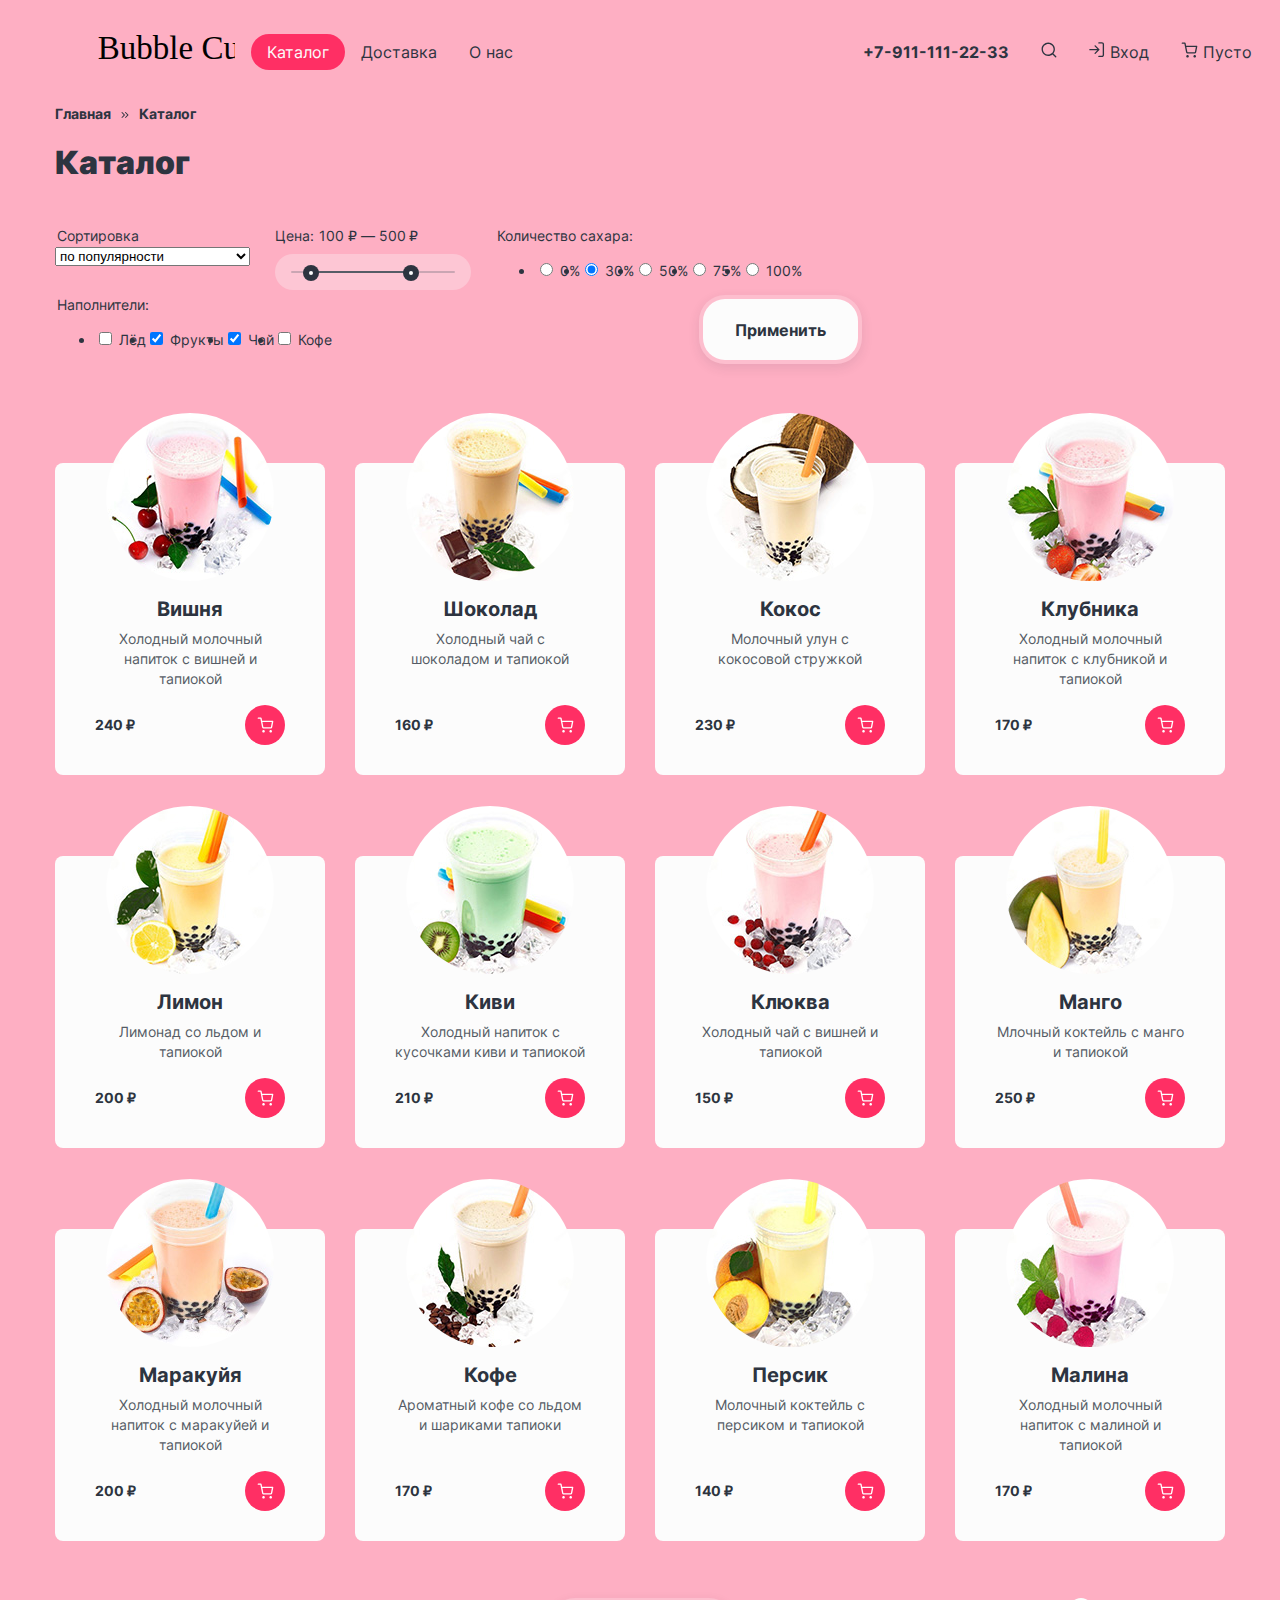
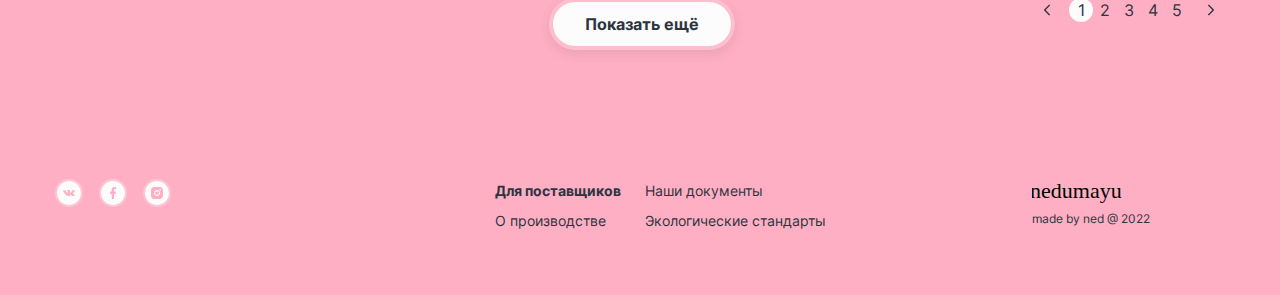
==== commit e6b669ae: "add range bar" ====
--- a/catalog.html
+++ b/catalog.html
@@ -1,64 +1,73 @@
 <!DOCTYPE html>
 <html lang="en">
-  <head>
-    <meta charset="UTF-8">
-    <title>Каталог</title>
-    <link href="styles/style.css" rel="stylesheet">
-  </head>
-  <body>
-  <header class="main-header catalog-header">
-    <nav class="navigation">
-      <a class="navigation-logo" href="index.html">
-        <img class="main-header-logo" src="assets/logo.svg" alt="Логотип магазина Bubble Cup" width="137" height="56">
-      </a>
-
-      <ul class="navigation-list">
-        <li class="navigation-item">
-          <a class="navigation-link catalog-navigation-link navigation-link-current" href="catalog.html">Каталог</a>
-        </li>
-        <li class="navigation-item">
-          <a class="navigation-link catalog-navigation-link" href="#">Доставка</a>
-        </li>
-        <li class="navigation-item">
-          <a class="navigation-link catalog-navigation-link" href="#">О нас</a>
-        </li>
-      </ul>
-
-      <ul class="navigation-list navigation-user">
-        <li class="navigation-item">
-          <b><a class="navigation-link catalog-navigation-link" href="tel:+79111112233">+7-911-111-22-33</a></b>
-        </li>
-
-        <li class="navigation-item">
-          <a class="navigation-link catalog-navigation-link" href="#">
-            <svg aria-hidden="true" focusable="false" width="16" height="16" viewBox="0 0 16 16" fill="none" xmlns="http://www.w3.org/2000/svg">
-              <path fill-rule="evenodd" clip-rule="evenodd" d="M1.91286 7.24625C1.91286 4.30073 4.30068 1.91292 7.2462 1.91292C10.1917 1.91292 12.5795 4.30073 12.5795 7.24625C12.5795 8.68547 12.0095 9.99154 11.0828 10.951C11.0582 10.9695 11.0346 10.99 11.0123 11.0124C10.9899 11.0347 10.9694 11.0583 10.9509 11.0829C9.99146 12.0095 8.6854 12.5796 7.2462 12.5796C4.30068 12.5796 1.91286 10.1918 1.91286 7.24625ZM11.4653 12.4082C10.3161 13.3487 8.84703 13.9129 7.2462 13.9129C3.5643 13.9129 0.579529 10.9281 0.579529 7.24625C0.579529 3.56435 3.5643 0.579582 7.2462 0.579582C10.9281 0.579582 13.9129 3.56435 13.9129 7.24625C13.9129 8.84711 13.3486 10.3162 12.4081 11.4654L15.2176 14.2749C15.4779 14.5352 15.4779 14.9573 15.2176 15.2177C14.9572 15.478 14.5351 15.478 14.2748 15.2177L11.4653 12.4082Z" fill="#2D3440"/>
-            </svg>
-            <span class="visually-hidden">Поиск</span></a>
-        </li>
-
-        <li class="navigation-item">
-          <a class="navigation-link catalog-navigation-link" href="#">
-            <svg aria-hidden="true" focusable="false" width="16" height="16" viewBox="0 0 16 16" fill="none" xmlns="http://www.w3.org/2000/svg">
-              <path fill-rule="evenodd" clip-rule="evenodd" d="M9.20837 0.874999C9.20837 0.506809 9.50685 0.208332 9.87504 0.208332H12.875C13.4497 0.208332 14.0008 0.436605 14.4071 0.842934C14.8134 1.24926 15.0417 1.80036 15.0417 2.375V12.875C15.0417 13.4496 14.8134 14.0007 14.4071 14.4071C14.0008 14.8134 13.4497 15.0417 12.875 15.0417H9.87504C9.50685 15.0417 9.20837 14.7432 9.20837 14.375C9.20837 14.0068 9.50685 13.7083 9.87504 13.7083H12.875C13.0961 13.7083 13.308 13.6205 13.4643 13.4643C13.6206 13.308 13.7084 13.096 13.7084 12.875V2.375C13.7084 2.15399 13.6206 1.94202 13.4643 1.78574C13.308 1.62946 13.0961 1.54167 12.875 1.54167H9.87504C9.50685 1.54167 9.20837 1.24319 9.20837 0.874999ZM5.65359 3.40359C5.91394 3.14324 6.33605 3.14324 6.5964 3.40359L10.3418 7.14903C10.4652 7.27002 10.5417 7.43857 10.5417 7.625C10.5417 7.81143 10.4652 7.97999 10.3418 8.10098L6.5964 11.8464C6.33605 12.1068 5.91394 12.1068 5.65359 11.8464C5.39324 11.5861 5.39324 11.1639 5.65359 10.9036L8.26552 8.29167H0.875041C0.506851 8.29167 0.208374 7.99319 0.208374 7.625C0.208374 7.25681 0.506851 6.95833 0.875041 6.95833H8.26552L5.65359 4.3464C5.39324 4.08605 5.39324 3.66394 5.65359 3.40359Z" fill="#2D3440"/>
-            </svg>
-            <span>Вход</span></a>
-        </li>
-
-        <li class="navigation-item">
-          <a class="navigation-link catalog-navigation-link" href="#">
-            <svg aria-hidden="true" focusable="false" width="17" height="16" viewBox="0 0 17 16" fill="none" xmlns="http://www.w3.org/2000/svg">
-              <path fill-rule="evenodd" clip-rule="evenodd" d="M1.31254 0.489586C0.944351 0.489586 0.645874 0.788063 0.645874 1.15625C0.645874 1.52444 0.944351 1.82292 1.31254 1.82292H3.37353L3.91319 4.5192C3.91612 4.538 3.91985 4.55654 3.92432 4.57479L5.01308 10.0146L5.0132 10.0151C5.10338 10.4685 5.35008 10.8757 5.71016 11.1656C6.06854 11.4541 6.51652 11.608 6.97639 11.6009H13.3011C13.761 11.608 14.209 11.4541 14.5673 11.1656C14.9276 10.8756 15.1743 10.4681 15.2644 10.0146L15.2644 10.0146L15.2654 10.0096L16.3084 4.54045C16.3456 4.34528 16.2938 4.14368 16.1672 3.9906C16.0405 3.83751 15.8522 3.7489 15.6535 3.7489H5.11879L4.57369 1.02541C4.51133 0.713843 4.23774 0.489586 3.91999 0.489586H1.31254ZM6.32068 9.75385L5.38566 5.08223H14.8477L13.9562 9.75686C13.9268 9.90268 13.8472 10.0336 13.7313 10.1269C13.6148 10.2207 13.4691 10.2705 13.3196 10.2676L13.3196 10.2675H13.3068H6.9707V10.2674L6.95793 10.2676C6.80844 10.2705 6.66271 10.2207 6.54624 10.1269C6.42978 10.0332 6.35 9.90146 6.32087 9.75481L6.32068 9.75385ZM5.21043 14.1936C5.21043 13.4657 5.80055 12.8755 6.5285 12.8755C7.25644 12.8755 7.84656 13.4657 7.84656 14.1936C7.84656 14.9216 7.25644 15.5117 6.5285 15.5117C5.80055 15.5117 5.21043 14.9216 5.21043 14.1936ZM12.3804 14.1936C12.3804 13.4657 12.9705 12.8755 13.6985 12.8755C14.4264 12.8755 15.0166 13.4657 15.0166 14.1936C15.0166 14.9216 14.4264 15.5117 13.6985 15.5117C12.9705 15.5117 12.3804 14.9216 12.3804 14.1936Z" fill="#2D3440"/>
-            </svg>
-            <span>Пусто</span></a>
-        </li>
-
-      </ul>
-    </nav>
-  </header>
-
-  <main class="main-inner main-container">
-    <div class="page-container">
+<head>
+  <meta charset="UTF-8">
+  <title>Каталог</title>
+  <link href="styles/style.css" rel="stylesheet">
+</head>
+<body>
+<header class="main-header catalog-header">
+  <nav class="navigation">
+    <a class="navigation-logo" href="index.html">
+      <img class="main-header-logo" src="assets/logo.svg" alt="Логотип магазина Bubble Cup" width="137" height="56">
+    </a>
+
+    <ul class="navigation-list">
+      <li class="navigation-item">
+        <a class="navigation-link catalog-navigation-link navigation-link-current" href="catalog.html">Каталог</a>
+      </li>
+      <li class="navigation-item">
+        <a class="navigation-link catalog-navigation-link" href="#">Доставка</a>
+      </li>
+      <li class="navigation-item">
+        <a class="navigation-link catalog-navigation-link" href="#">О нас</a>
+      </li>
+    </ul>
+
+    <ul class="navigation-list navigation-user">
+      <li class="navigation-item">
+        <b><a class="navigation-link catalog-navigation-link" href="tel:+79111112233">+7-911-111-22-33</a></b>
+      </li>
+
+      <li class="navigation-item">
+        <a class="navigation-link catalog-navigation-link" href="#">
+          <svg aria-hidden="true" focusable="false" width="16" height="16" viewBox="0 0 16 16" fill="none"
+               xmlns="http://www.w3.org/2000/svg">
+            <path fill-rule="evenodd" clip-rule="evenodd"
+                  d="M1.91286 7.24625C1.91286 4.30073 4.30068 1.91292 7.2462 1.91292C10.1917 1.91292 12.5795 4.30073 12.5795 7.24625C12.5795 8.68547 12.0095 9.99154 11.0828 10.951C11.0582 10.9695 11.0346 10.99 11.0123 11.0124C10.9899 11.0347 10.9694 11.0583 10.9509 11.0829C9.99146 12.0095 8.6854 12.5796 7.2462 12.5796C4.30068 12.5796 1.91286 10.1918 1.91286 7.24625ZM11.4653 12.4082C10.3161 13.3487 8.84703 13.9129 7.2462 13.9129C3.5643 13.9129 0.579529 10.9281 0.579529 7.24625C0.579529 3.56435 3.5643 0.579582 7.2462 0.579582C10.9281 0.579582 13.9129 3.56435 13.9129 7.24625C13.9129 8.84711 13.3486 10.3162 12.4081 11.4654L15.2176 14.2749C15.4779 14.5352 15.4779 14.9573 15.2176 15.2177C14.9572 15.478 14.5351 15.478 14.2748 15.2177L11.4653 12.4082Z"
+                  fill="#2D3440"/>
+          </svg>
+          <span class="visually-hidden">Поиск</span></a>
+      </li>
+
+      <li class="navigation-item">
+        <a class="navigation-link catalog-navigation-link" href="#">
+          <svg aria-hidden="true" focusable="false" width="16" height="16" viewBox="0 0 16 16" fill="none"
+               xmlns="http://www.w3.org/2000/svg">
+            <path fill-rule="evenodd" clip-rule="evenodd"
+                  d="M9.20837 0.874999C9.20837 0.506809 9.50685 0.208332 9.87504 0.208332H12.875C13.4497 0.208332 14.0008 0.436605 14.4071 0.842934C14.8134 1.24926 15.0417 1.80036 15.0417 2.375V12.875C15.0417 13.4496 14.8134 14.0007 14.4071 14.4071C14.0008 14.8134 13.4497 15.0417 12.875 15.0417H9.87504C9.50685 15.0417 9.20837 14.7432 9.20837 14.375C9.20837 14.0068 9.50685 13.7083 9.87504 13.7083H12.875C13.0961 13.7083 13.308 13.6205 13.4643 13.4643C13.6206 13.308 13.7084 13.096 13.7084 12.875V2.375C13.7084 2.15399 13.6206 1.94202 13.4643 1.78574C13.308 1.62946 13.0961 1.54167 12.875 1.54167H9.87504C9.50685 1.54167 9.20837 1.24319 9.20837 0.874999ZM5.65359 3.40359C5.91394 3.14324 6.33605 3.14324 6.5964 3.40359L10.3418 7.14903C10.4652 7.27002 10.5417 7.43857 10.5417 7.625C10.5417 7.81143 10.4652 7.97999 10.3418 8.10098L6.5964 11.8464C6.33605 12.1068 5.91394 12.1068 5.65359 11.8464C5.39324 11.5861 5.39324 11.1639 5.65359 10.9036L8.26552 8.29167H0.875041C0.506851 8.29167 0.208374 7.99319 0.208374 7.625C0.208374 7.25681 0.506851 6.95833 0.875041 6.95833H8.26552L5.65359 4.3464C5.39324 4.08605 5.39324 3.66394 5.65359 3.40359Z"
+                  fill="#2D3440"/>
+          </svg>
+          <span>Вход</span></a>
+      </li>
+
+      <li class="navigation-item">
+        <a class="navigation-link catalog-navigation-link" href="#">
+          <svg aria-hidden="true" focusable="false" width="17" height="16" viewBox="0 0 17 16" fill="none"
+               xmlns="http://www.w3.org/2000/svg">
+            <path fill-rule="evenodd" clip-rule="evenodd"
+                  d="M1.31254 0.489586C0.944351 0.489586 0.645874 0.788063 0.645874 1.15625C0.645874 1.52444 0.944351 1.82292 1.31254 1.82292H3.37353L3.91319 4.5192C3.91612 4.538 3.91985 4.55654 3.92432 4.57479L5.01308 10.0146L5.0132 10.0151C5.10338 10.4685 5.35008 10.8757 5.71016 11.1656C6.06854 11.4541 6.51652 11.608 6.97639 11.6009H13.3011C13.761 11.608 14.209 11.4541 14.5673 11.1656C14.9276 10.8756 15.1743 10.4681 15.2644 10.0146L15.2644 10.0146L15.2654 10.0096L16.3084 4.54045C16.3456 4.34528 16.2938 4.14368 16.1672 3.9906C16.0405 3.83751 15.8522 3.7489 15.6535 3.7489H5.11879L4.57369 1.02541C4.51133 0.713843 4.23774 0.489586 3.91999 0.489586H1.31254ZM6.32068 9.75385L5.38566 5.08223H14.8477L13.9562 9.75686C13.9268 9.90268 13.8472 10.0336 13.7313 10.1269C13.6148 10.2207 13.4691 10.2705 13.3196 10.2676L13.3196 10.2675H13.3068H6.9707V10.2674L6.95793 10.2676C6.80844 10.2705 6.66271 10.2207 6.54624 10.1269C6.42978 10.0332 6.35 9.90146 6.32087 9.75481L6.32068 9.75385ZM5.21043 14.1936C5.21043 13.4657 5.80055 12.8755 6.5285 12.8755C7.25644 12.8755 7.84656 13.4657 7.84656 14.1936C7.84656 14.9216 7.25644 15.5117 6.5285 15.5117C5.80055 15.5117 5.21043 14.9216 5.21043 14.1936ZM12.3804 14.1936C12.3804 13.4657 12.9705 12.8755 13.6985 12.8755C14.4264 12.8755 15.0166 13.4657 15.0166 14.1936C15.0166 14.9216 14.4264 15.5117 13.6985 15.5117C12.9705 15.5117 12.3804 14.9216 12.3804 14.1936Z"
+                  fill="#2D3440"/>
+          </svg>
+          <span>Пусто</span></a>
+      </li>
+
+    </ul>
+  </nav>
+</header>
+
+<main class="main-inner main-container">
+  <div class="page-container">
     <header class="inner-header">
       <ul class="breadcrumbs">
         <li class="breadcrumbs-item">
@@ -79,15 +88,38 @@
         <div class="filter-wrapper">
           <fieldset class="catalog-filter-group sort-group">
             <legend class="catalog-filter-title">Сортировка</legend>
-              <select class="select-control" aria-label="Сортировка">
-                <option value="popular">по популярности</option>
-                <option value="cheap">по цене (сначала дорогие)</option>
-                <option value="expensive">по цене (сначала дешевые)</option>
-              </select>
+            <select class="select-control" aria-label="Сортировка">
+              <option value="popular">по популярности</option>
+              <option value="cheap">по цене (сначала дорогие)</option>
+              <option value="expensive">по цене (сначала дешевые)</option>
+            </select>
           </fieldset>
 
           <fieldset class="catalog-filter-group price-group">
-            <legend class="catalog-filter-title">Цена</legend>
+            <legend class="catalog-filter-title">
+              <span class="visually-hidden">Цена:</span>
+            </legend>
+            <div class="range-wrapper-inputs">
+              Цена:
+              <label class="catalog-filter-label">
+                <input class="range-input" type="number" value="100" name="min-price">₽ &mdash;
+              </label>
+              <label class="catalog-filter-label">
+                <input class="range-input" type="number" value="500" name="max-price">₽
+              </label>
+            </div>
+
+            <div class="range">
+              <div class="range-container">
+                <div class="range-scale">
+                  <div class="range-bar" style="width: 100px; left: 20px;">
+                    <button type="button" class="range-toggle toggle-min"></button>
+                    <button type="button" class="range-toggle toggle-max"></button>
+                  </div>
+
+                </div>
+              </div>
+            </div>
           </fieldset>
 
           <fieldset class="catalog-filter-group sugar-group">
@@ -164,191 +196,227 @@
       <ul class="catalog-list">
         <li class="product-item">
           <a class="product-link" href="#">
-            <img class="product-image" src="assets/catalog/cherry-bubble-tea.jpg" alt="Вишневый напиток" width="168" height="168">
+            <img class="product-image" src="assets/catalog/cherry-bubble-tea.jpg" alt="Вишневый напиток" width="168"
+                 height="168">
             <h3 class="product-title">Вишня</h3>
             <p class="product-description">Холодный молочный напиток с вишней и тапиокой</p>
           </a>
           <div class="price-button-wrapper">
             <b class="product-price">240 ₽</b>
             <a class="product-button" href="#">
-              <svg class="product-icon" aria-hidden="true" focusable="false" width="17" height="16" viewBox="0 0 17 16" fill="none" xmlns="http://www.w3.org/2000/svg">
-                <path fill-rule="evenodd" clip-rule="evenodd" d="M1.31254 0.489586C0.944351 0.489586 0.645874 0.788063 0.645874 1.15625C0.645874 1.52444 0.944351 1.82292 1.31254 1.82292H3.37353L3.91319 4.5192C3.91612 4.538 3.91985 4.55654 3.92432 4.57479L5.01308 10.0146L5.0132 10.0151C5.10338 10.4685 5.35008 10.8757 5.71016 11.1656C6.06854 11.4541 6.51652 11.608 6.97639 11.6009H13.3011C13.761 11.608 14.209 11.4541 14.5673 11.1656C14.9276 10.8756 15.1743 10.4681 15.2644 10.0146L15.2644 10.0146L15.2654 10.0096L16.3084 4.54045C16.3456 4.34528 16.2938 4.14368 16.1672 3.9906C16.0405 3.83751 15.8522 3.7489 15.6535 3.7489H5.11879L4.57369 1.02541C4.51133 0.713843 4.23774 0.489586 3.91999 0.489586H1.31254ZM6.32068 9.75385L5.38566 5.08223H14.8477L13.9562 9.75686C13.9268 9.90268 13.8472 10.0336 13.7313 10.1269C13.6148 10.2207 13.4691 10.2705 13.3196 10.2676L13.3196 10.2675H13.3068H6.9707V10.2674L6.95793 10.2676C6.80844 10.2705 6.66271 10.2207 6.54624 10.1269C6.42978 10.0332 6.35 9.90146 6.32087 9.75481L6.32068 9.75385ZM5.21043 14.1936C5.21043 13.4657 5.80055 12.8755 6.5285 12.8755C7.25644 12.8755 7.84656 13.4657 7.84656 14.1936C7.84656 14.9216 7.25644 15.5117 6.5285 15.5117C5.80055 15.5117 5.21043 14.9216 5.21043 14.1936ZM12.3804 14.1936C12.3804 13.4657 12.9705 12.8755 13.6985 12.8755C14.4264 12.8755 15.0166 13.4657 15.0166 14.1936C15.0166 14.9216 14.4264 15.5117 13.6985 15.5117C12.9705 15.5117 12.3804 14.9216 12.3804 14.1936Z"/>
-              </svg>
-              <span class="visually-hidden">Купить</span>
-            </a>
-          </div>
-        </li>
-        <li class="product-item">
-          <a class="product-link" href="#">
-            <img class="product-image" src="assets/catalog/chocolate-bubble-tea.jpg" alt="Шоколадный напиток" width="168" height="168">
+              <svg class="product-icon" aria-hidden="true" focusable="false" width="17" height="16" viewBox="0 0 17 16"
+                   fill="none" xmlns="http://www.w3.org/2000/svg">
+                <path fill-rule="evenodd" clip-rule="evenodd"
+                      d="M1.31254 0.489586C0.944351 0.489586 0.645874 0.788063 0.645874 1.15625C0.645874 1.52444 0.944351 1.82292 1.31254 1.82292H3.37353L3.91319 4.5192C3.91612 4.538 3.91985 4.55654 3.92432 4.57479L5.01308 10.0146L5.0132 10.0151C5.10338 10.4685 5.35008 10.8757 5.71016 11.1656C6.06854 11.4541 6.51652 11.608 6.97639 11.6009H13.3011C13.761 11.608 14.209 11.4541 14.5673 11.1656C14.9276 10.8756 15.1743 10.4681 15.2644 10.0146L15.2644 10.0146L15.2654 10.0096L16.3084 4.54045C16.3456 4.34528 16.2938 4.14368 16.1672 3.9906C16.0405 3.83751 15.8522 3.7489 15.6535 3.7489H5.11879L4.57369 1.02541C4.51133 0.713843 4.23774 0.489586 3.91999 0.489586H1.31254ZM6.32068 9.75385L5.38566 5.08223H14.8477L13.9562 9.75686C13.9268 9.90268 13.8472 10.0336 13.7313 10.1269C13.6148 10.2207 13.4691 10.2705 13.3196 10.2676L13.3196 10.2675H13.3068H6.9707V10.2674L6.95793 10.2676C6.80844 10.2705 6.66271 10.2207 6.54624 10.1269C6.42978 10.0332 6.35 9.90146 6.32087 9.75481L6.32068 9.75385ZM5.21043 14.1936C5.21043 13.4657 5.80055 12.8755 6.5285 12.8755C7.25644 12.8755 7.84656 13.4657 7.84656 14.1936C7.84656 14.9216 7.25644 15.5117 6.5285 15.5117C5.80055 15.5117 5.21043 14.9216 5.21043 14.1936ZM12.3804 14.1936C12.3804 13.4657 12.9705 12.8755 13.6985 12.8755C14.4264 12.8755 15.0166 13.4657 15.0166 14.1936C15.0166 14.9216 14.4264 15.5117 13.6985 15.5117C12.9705 15.5117 12.3804 14.9216 12.3804 14.1936Z"/>
+              </svg>
+              <span class="visually-hidden">Купить</span>
+            </a>
+          </div>
+        </li>
+        <li class="product-item">
+          <a class="product-link" href="#">
+            <img class="product-image" src="assets/catalog/chocolate-bubble-tea.jpg" alt="Шоколадный напиток"
+                 width="168" height="168">
             <h3 class="product-title">Шоколад</h3>
             <p class="product-description">Холодный чай с шоколадом и тапиокой</p>
           </a>
           <div class="price-button-wrapper">
-          <b class="product-price">160 ₽</b>
-            <a class="product-button" href="#">
-              <svg class="product-icon" aria-hidden="true" focusable="false" width="17" height="16" viewBox="0 0 17 16" fill="none" xmlns="http://www.w3.org/2000/svg">
-                <path fill-rule="evenodd" clip-rule="evenodd" d="M1.31254 0.489586C0.944351 0.489586 0.645874 0.788063 0.645874 1.15625C0.645874 1.52444 0.944351 1.82292 1.31254 1.82292H3.37353L3.91319 4.5192C3.91612 4.538 3.91985 4.55654 3.92432 4.57479L5.01308 10.0146L5.0132 10.0151C5.10338 10.4685 5.35008 10.8757 5.71016 11.1656C6.06854 11.4541 6.51652 11.608 6.97639 11.6009H13.3011C13.761 11.608 14.209 11.4541 14.5673 11.1656C14.9276 10.8756 15.1743 10.4681 15.2644 10.0146L15.2644 10.0146L15.2654 10.0096L16.3084 4.54045C16.3456 4.34528 16.2938 4.14368 16.1672 3.9906C16.0405 3.83751 15.8522 3.7489 15.6535 3.7489H5.11879L4.57369 1.02541C4.51133 0.713843 4.23774 0.489586 3.91999 0.489586H1.31254ZM6.32068 9.75385L5.38566 5.08223H14.8477L13.9562 9.75686C13.9268 9.90268 13.8472 10.0336 13.7313 10.1269C13.6148 10.2207 13.4691 10.2705 13.3196 10.2676L13.3196 10.2675H13.3068H6.9707V10.2674L6.95793 10.2676C6.80844 10.2705 6.66271 10.2207 6.54624 10.1269C6.42978 10.0332 6.35 9.90146 6.32087 9.75481L6.32068 9.75385ZM5.21043 14.1936C5.21043 13.4657 5.80055 12.8755 6.5285 12.8755C7.25644 12.8755 7.84656 13.4657 7.84656 14.1936C7.84656 14.9216 7.25644 15.5117 6.5285 15.5117C5.80055 15.5117 5.21043 14.9216 5.21043 14.1936ZM12.3804 14.1936C12.3804 13.4657 12.9705 12.8755 13.6985 12.8755C14.4264 12.8755 15.0166 13.4657 15.0166 14.1936C15.0166 14.9216 14.4264 15.5117 13.6985 15.5117C12.9705 15.5117 12.3804 14.9216 12.3804 14.1936Z"/>
-              </svg>
-              <span class="visually-hidden">Купить</span>
-            </a>
-          </div>
-        </li>
-        <li class="product-item">
-          <a class="product-link" href="#">
-            <img class="product-image" src="assets/catalog/coconut-bubble-tea.jpg" alt="Кокосовый напиток" width="168" height="168">
+            <b class="product-price">160 ₽</b>
+            <a class="product-button" href="#">
+              <svg class="product-icon" aria-hidden="true" focusable="false" width="17" height="16" viewBox="0 0 17 16"
+                   fill="none" xmlns="http://www.w3.org/2000/svg">
+                <path fill-rule="evenodd" clip-rule="evenodd"
+                      d="M1.31254 0.489586C0.944351 0.489586 0.645874 0.788063 0.645874 1.15625C0.645874 1.52444 0.944351 1.82292 1.31254 1.82292H3.37353L3.91319 4.5192C3.91612 4.538 3.91985 4.55654 3.92432 4.57479L5.01308 10.0146L5.0132 10.0151C5.10338 10.4685 5.35008 10.8757 5.71016 11.1656C6.06854 11.4541 6.51652 11.608 6.97639 11.6009H13.3011C13.761 11.608 14.209 11.4541 14.5673 11.1656C14.9276 10.8756 15.1743 10.4681 15.2644 10.0146L15.2644 10.0146L15.2654 10.0096L16.3084 4.54045C16.3456 4.34528 16.2938 4.14368 16.1672 3.9906C16.0405 3.83751 15.8522 3.7489 15.6535 3.7489H5.11879L4.57369 1.02541C4.51133 0.713843 4.23774 0.489586 3.91999 0.489586H1.31254ZM6.32068 9.75385L5.38566 5.08223H14.8477L13.9562 9.75686C13.9268 9.90268 13.8472 10.0336 13.7313 10.1269C13.6148 10.2207 13.4691 10.2705 13.3196 10.2676L13.3196 10.2675H13.3068H6.9707V10.2674L6.95793 10.2676C6.80844 10.2705 6.66271 10.2207 6.54624 10.1269C6.42978 10.0332 6.35 9.90146 6.32087 9.75481L6.32068 9.75385ZM5.21043 14.1936C5.21043 13.4657 5.80055 12.8755 6.5285 12.8755C7.25644 12.8755 7.84656 13.4657 7.84656 14.1936C7.84656 14.9216 7.25644 15.5117 6.5285 15.5117C5.80055 15.5117 5.21043 14.9216 5.21043 14.1936ZM12.3804 14.1936C12.3804 13.4657 12.9705 12.8755 13.6985 12.8755C14.4264 12.8755 15.0166 13.4657 15.0166 14.1936C15.0166 14.9216 14.4264 15.5117 13.6985 15.5117C12.9705 15.5117 12.3804 14.9216 12.3804 14.1936Z"/>
+              </svg>
+              <span class="visually-hidden">Купить</span>
+            </a>
+          </div>
+        </li>
+        <li class="product-item">
+          <a class="product-link" href="#">
+            <img class="product-image" src="assets/catalog/coconut-bubble-tea.jpg" alt="Кокосовый напиток" width="168"
+                 height="168">
             <h3 class="product-title">Кокос</h3>
             <p class="product-description">Молочный улун с кокосовой стружкой</p>
           </a>
           <div class="price-button-wrapper">
-          <b class="product-price">230 ₽</b>
-            <a class="product-button" href="#">
-              <svg class="product-icon" aria-hidden="true" focusable="false" width="17" height="16" viewBox="0 0 17 16" fill="none" xmlns="http://www.w3.org/2000/svg">
-                <path fill-rule="evenodd" clip-rule="evenodd" d="M1.31254 0.489586C0.944351 0.489586 0.645874 0.788063 0.645874 1.15625C0.645874 1.52444 0.944351 1.82292 1.31254 1.82292H3.37353L3.91319 4.5192C3.91612 4.538 3.91985 4.55654 3.92432 4.57479L5.01308 10.0146L5.0132 10.0151C5.10338 10.4685 5.35008 10.8757 5.71016 11.1656C6.06854 11.4541 6.51652 11.608 6.97639 11.6009H13.3011C13.761 11.608 14.209 11.4541 14.5673 11.1656C14.9276 10.8756 15.1743 10.4681 15.2644 10.0146L15.2644 10.0146L15.2654 10.0096L16.3084 4.54045C16.3456 4.34528 16.2938 4.14368 16.1672 3.9906C16.0405 3.83751 15.8522 3.7489 15.6535 3.7489H5.11879L4.57369 1.02541C4.51133 0.713843 4.23774 0.489586 3.91999 0.489586H1.31254ZM6.32068 9.75385L5.38566 5.08223H14.8477L13.9562 9.75686C13.9268 9.90268 13.8472 10.0336 13.7313 10.1269C13.6148 10.2207 13.4691 10.2705 13.3196 10.2676L13.3196 10.2675H13.3068H6.9707V10.2674L6.95793 10.2676C6.80844 10.2705 6.66271 10.2207 6.54624 10.1269C6.42978 10.0332 6.35 9.90146 6.32087 9.75481L6.32068 9.75385ZM5.21043 14.1936C5.21043 13.4657 5.80055 12.8755 6.5285 12.8755C7.25644 12.8755 7.84656 13.4657 7.84656 14.1936C7.84656 14.9216 7.25644 15.5117 6.5285 15.5117C5.80055 15.5117 5.21043 14.9216 5.21043 14.1936ZM12.3804 14.1936C12.3804 13.4657 12.9705 12.8755 13.6985 12.8755C14.4264 12.8755 15.0166 13.4657 15.0166 14.1936C15.0166 14.9216 14.4264 15.5117 13.6985 15.5117C12.9705 15.5117 12.3804 14.9216 12.3804 14.1936Z"/>
-              </svg>
-              <span class="visually-hidden">Купить</span>
-            </a>
-          </div>
-        </li>
-        <li class="product-item">
-          <a class="product-link" href="#">
-            <img class="product-image" src="assets/catalog/strawberry-bubble-tea.jpg" alt="Клубничный напиток" width="168" height="168">
+            <b class="product-price">230 ₽</b>
+            <a class="product-button" href="#">
+              <svg class="product-icon" aria-hidden="true" focusable="false" width="17" height="16" viewBox="0 0 17 16"
+                   fill="none" xmlns="http://www.w3.org/2000/svg">
+                <path fill-rule="evenodd" clip-rule="evenodd"
+                      d="M1.31254 0.489586C0.944351 0.489586 0.645874 0.788063 0.645874 1.15625C0.645874 1.52444 0.944351 1.82292 1.31254 1.82292H3.37353L3.91319 4.5192C3.91612 4.538 3.91985 4.55654 3.92432 4.57479L5.01308 10.0146L5.0132 10.0151C5.10338 10.4685 5.35008 10.8757 5.71016 11.1656C6.06854 11.4541 6.51652 11.608 6.97639 11.6009H13.3011C13.761 11.608 14.209 11.4541 14.5673 11.1656C14.9276 10.8756 15.1743 10.4681 15.2644 10.0146L15.2644 10.0146L15.2654 10.0096L16.3084 4.54045C16.3456 4.34528 16.2938 4.14368 16.1672 3.9906C16.0405 3.83751 15.8522 3.7489 15.6535 3.7489H5.11879L4.57369 1.02541C4.51133 0.713843 4.23774 0.489586 3.91999 0.489586H1.31254ZM6.32068 9.75385L5.38566 5.08223H14.8477L13.9562 9.75686C13.9268 9.90268 13.8472 10.0336 13.7313 10.1269C13.6148 10.2207 13.4691 10.2705 13.3196 10.2676L13.3196 10.2675H13.3068H6.9707V10.2674L6.95793 10.2676C6.80844 10.2705 6.66271 10.2207 6.54624 10.1269C6.42978 10.0332 6.35 9.90146 6.32087 9.75481L6.32068 9.75385ZM5.21043 14.1936C5.21043 13.4657 5.80055 12.8755 6.5285 12.8755C7.25644 12.8755 7.84656 13.4657 7.84656 14.1936C7.84656 14.9216 7.25644 15.5117 6.5285 15.5117C5.80055 15.5117 5.21043 14.9216 5.21043 14.1936ZM12.3804 14.1936C12.3804 13.4657 12.9705 12.8755 13.6985 12.8755C14.4264 12.8755 15.0166 13.4657 15.0166 14.1936C15.0166 14.9216 14.4264 15.5117 13.6985 15.5117C12.9705 15.5117 12.3804 14.9216 12.3804 14.1936Z"/>
+              </svg>
+              <span class="visually-hidden">Купить</span>
+            </a>
+          </div>
+        </li>
+        <li class="product-item">
+          <a class="product-link" href="#">
+            <img class="product-image" src="assets/catalog/strawberry-bubble-tea.jpg" alt="Клубничный напиток"
+                 width="168" height="168">
             <h3 class="product-title">Клубника</h3>
             <p class="product-description">Холодный молочный напиток с клубникой и тапиокой</p>
           </a>
           <div class="price-button-wrapper">
-          <b class="product-price">170 ₽</b>
-            <a class="product-button" href="#">
-              <svg class="product-icon" aria-hidden="true" focusable="false" width="17" height="16" viewBox="0 0 17 16" fill="none" xmlns="http://www.w3.org/2000/svg">
-                <path fill-rule="evenodd" clip-rule="evenodd" d="M1.31254 0.489586C0.944351 0.489586 0.645874 0.788063 0.645874 1.15625C0.645874 1.52444 0.944351 1.82292 1.31254 1.82292H3.37353L3.91319 4.5192C3.91612 4.538 3.91985 4.55654 3.92432 4.57479L5.01308 10.0146L5.0132 10.0151C5.10338 10.4685 5.35008 10.8757 5.71016 11.1656C6.06854 11.4541 6.51652 11.608 6.97639 11.6009H13.3011C13.761 11.608 14.209 11.4541 14.5673 11.1656C14.9276 10.8756 15.1743 10.4681 15.2644 10.0146L15.2644 10.0146L15.2654 10.0096L16.3084 4.54045C16.3456 4.34528 16.2938 4.14368 16.1672 3.9906C16.0405 3.83751 15.8522 3.7489 15.6535 3.7489H5.11879L4.57369 1.02541C4.51133 0.713843 4.23774 0.489586 3.91999 0.489586H1.31254ZM6.32068 9.75385L5.38566 5.08223H14.8477L13.9562 9.75686C13.9268 9.90268 13.8472 10.0336 13.7313 10.1269C13.6148 10.2207 13.4691 10.2705 13.3196 10.2676L13.3196 10.2675H13.3068H6.9707V10.2674L6.95793 10.2676C6.80844 10.2705 6.66271 10.2207 6.54624 10.1269C6.42978 10.0332 6.35 9.90146 6.32087 9.75481L6.32068 9.75385ZM5.21043 14.1936C5.21043 13.4657 5.80055 12.8755 6.5285 12.8755C7.25644 12.8755 7.84656 13.4657 7.84656 14.1936C7.84656 14.9216 7.25644 15.5117 6.5285 15.5117C5.80055 15.5117 5.21043 14.9216 5.21043 14.1936ZM12.3804 14.1936C12.3804 13.4657 12.9705 12.8755 13.6985 12.8755C14.4264 12.8755 15.0166 13.4657 15.0166 14.1936C15.0166 14.9216 14.4264 15.5117 13.6985 15.5117C12.9705 15.5117 12.3804 14.9216 12.3804 14.1936Z"/>
-              </svg>
-              <span class="visually-hidden">Купить</span>
-            </a>
-          </div>
-        </li>
-        <li class="product-item">
-          <a class="product-link" href="#">
-            <img class="product-image" src="assets/catalog/lemon-bubble-tea.jpg" alt="Лимонный напиток" width="168" height="168">
+            <b class="product-price">170 ₽</b>
+            <a class="product-button" href="#">
+              <svg class="product-icon" aria-hidden="true" focusable="false" width="17" height="16" viewBox="0 0 17 16"
+                   fill="none" xmlns="http://www.w3.org/2000/svg">
+                <path fill-rule="evenodd" clip-rule="evenodd"
+                      d="M1.31254 0.489586C0.944351 0.489586 0.645874 0.788063 0.645874 1.15625C0.645874 1.52444 0.944351 1.82292 1.31254 1.82292H3.37353L3.91319 4.5192C3.91612 4.538 3.91985 4.55654 3.92432 4.57479L5.01308 10.0146L5.0132 10.0151C5.10338 10.4685 5.35008 10.8757 5.71016 11.1656C6.06854 11.4541 6.51652 11.608 6.97639 11.6009H13.3011C13.761 11.608 14.209 11.4541 14.5673 11.1656C14.9276 10.8756 15.1743 10.4681 15.2644 10.0146L15.2644 10.0146L15.2654 10.0096L16.3084 4.54045C16.3456 4.34528 16.2938 4.14368 16.1672 3.9906C16.0405 3.83751 15.8522 3.7489 15.6535 3.7489H5.11879L4.57369 1.02541C4.51133 0.713843 4.23774 0.489586 3.91999 0.489586H1.31254ZM6.32068 9.75385L5.38566 5.08223H14.8477L13.9562 9.75686C13.9268 9.90268 13.8472 10.0336 13.7313 10.1269C13.6148 10.2207 13.4691 10.2705 13.3196 10.2676L13.3196 10.2675H13.3068H6.9707V10.2674L6.95793 10.2676C6.80844 10.2705 6.66271 10.2207 6.54624 10.1269C6.42978 10.0332 6.35 9.90146 6.32087 9.75481L6.32068 9.75385ZM5.21043 14.1936C5.21043 13.4657 5.80055 12.8755 6.5285 12.8755C7.25644 12.8755 7.84656 13.4657 7.84656 14.1936C7.84656 14.9216 7.25644 15.5117 6.5285 15.5117C5.80055 15.5117 5.21043 14.9216 5.21043 14.1936ZM12.3804 14.1936C12.3804 13.4657 12.9705 12.8755 13.6985 12.8755C14.4264 12.8755 15.0166 13.4657 15.0166 14.1936C15.0166 14.9216 14.4264 15.5117 13.6985 15.5117C12.9705 15.5117 12.3804 14.9216 12.3804 14.1936Z"/>
+              </svg>
+              <span class="visually-hidden">Купить</span>
+            </a>
+          </div>
+        </li>
+        <li class="product-item">
+          <a class="product-link" href="#">
+            <img class="product-image" src="assets/catalog/lemon-bubble-tea.jpg" alt="Лимонный напиток" width="168"
+                 height="168">
             <h3 class="product-title">Лимон</h3>
             <p class="product-description">Лимонад со льдом и тапиокой</p>
           </a>
           <div class="price-button-wrapper">
             <b class="product-price">200 ₽</b>
             <a class="product-button" href="#">
-              <svg class="product-icon" aria-hidden="true" focusable="false" width="17" height="16" viewBox="0 0 17 16" fill="none" xmlns="http://www.w3.org/2000/svg">
-                <path fill-rule="evenodd" clip-rule="evenodd" d="M1.31254 0.489586C0.944351 0.489586 0.645874 0.788063 0.645874 1.15625C0.645874 1.52444 0.944351 1.82292 1.31254 1.82292H3.37353L3.91319 4.5192C3.91612 4.538 3.91985 4.55654 3.92432 4.57479L5.01308 10.0146L5.0132 10.0151C5.10338 10.4685 5.35008 10.8757 5.71016 11.1656C6.06854 11.4541 6.51652 11.608 6.97639 11.6009H13.3011C13.761 11.608 14.209 11.4541 14.5673 11.1656C14.9276 10.8756 15.1743 10.4681 15.2644 10.0146L15.2644 10.0146L15.2654 10.0096L16.3084 4.54045C16.3456 4.34528 16.2938 4.14368 16.1672 3.9906C16.0405 3.83751 15.8522 3.7489 15.6535 3.7489H5.11879L4.57369 1.02541C4.51133 0.713843 4.23774 0.489586 3.91999 0.489586H1.31254ZM6.32068 9.75385L5.38566 5.08223H14.8477L13.9562 9.75686C13.9268 9.90268 13.8472 10.0336 13.7313 10.1269C13.6148 10.2207 13.4691 10.2705 13.3196 10.2676L13.3196 10.2675H13.3068H6.9707V10.2674L6.95793 10.2676C6.80844 10.2705 6.66271 10.2207 6.54624 10.1269C6.42978 10.0332 6.35 9.90146 6.32087 9.75481L6.32068 9.75385ZM5.21043 14.1936C5.21043 13.4657 5.80055 12.8755 6.5285 12.8755C7.25644 12.8755 7.84656 13.4657 7.84656 14.1936C7.84656 14.9216 7.25644 15.5117 6.5285 15.5117C5.80055 15.5117 5.21043 14.9216 5.21043 14.1936ZM12.3804 14.1936C12.3804 13.4657 12.9705 12.8755 13.6985 12.8755C14.4264 12.8755 15.0166 13.4657 15.0166 14.1936C15.0166 14.9216 14.4264 15.5117 13.6985 15.5117C12.9705 15.5117 12.3804 14.9216 12.3804 14.1936Z"/>
-              </svg>
-              <span class="visually-hidden">Купить</span>
-            </a>
-          </div>
-        </li>
-        <li class="product-item">
-          <a class="product-link" href="#">
-            <img class="product-image" src="assets/catalog/kiwi-bubble-tea.jpg" alt="Киви напиток" width="168" height="168">
+              <svg class="product-icon" aria-hidden="true" focusable="false" width="17" height="16" viewBox="0 0 17 16"
+                   fill="none" xmlns="http://www.w3.org/2000/svg">
+                <path fill-rule="evenodd" clip-rule="evenodd"
+                      d="M1.31254 0.489586C0.944351 0.489586 0.645874 0.788063 0.645874 1.15625C0.645874 1.52444 0.944351 1.82292 1.31254 1.82292H3.37353L3.91319 4.5192C3.91612 4.538 3.91985 4.55654 3.92432 4.57479L5.01308 10.0146L5.0132 10.0151C5.10338 10.4685 5.35008 10.8757 5.71016 11.1656C6.06854 11.4541 6.51652 11.608 6.97639 11.6009H13.3011C13.761 11.608 14.209 11.4541 14.5673 11.1656C14.9276 10.8756 15.1743 10.4681 15.2644 10.0146L15.2644 10.0146L15.2654 10.0096L16.3084 4.54045C16.3456 4.34528 16.2938 4.14368 16.1672 3.9906C16.0405 3.83751 15.8522 3.7489 15.6535 3.7489H5.11879L4.57369 1.02541C4.51133 0.713843 4.23774 0.489586 3.91999 0.489586H1.31254ZM6.32068 9.75385L5.38566 5.08223H14.8477L13.9562 9.75686C13.9268 9.90268 13.8472 10.0336 13.7313 10.1269C13.6148 10.2207 13.4691 10.2705 13.3196 10.2676L13.3196 10.2675H13.3068H6.9707V10.2674L6.95793 10.2676C6.80844 10.2705 6.66271 10.2207 6.54624 10.1269C6.42978 10.0332 6.35 9.90146 6.32087 9.75481L6.32068 9.75385ZM5.21043 14.1936C5.21043 13.4657 5.80055 12.8755 6.5285 12.8755C7.25644 12.8755 7.84656 13.4657 7.84656 14.1936C7.84656 14.9216 7.25644 15.5117 6.5285 15.5117C5.80055 15.5117 5.21043 14.9216 5.21043 14.1936ZM12.3804 14.1936C12.3804 13.4657 12.9705 12.8755 13.6985 12.8755C14.4264 12.8755 15.0166 13.4657 15.0166 14.1936C15.0166 14.9216 14.4264 15.5117 13.6985 15.5117C12.9705 15.5117 12.3804 14.9216 12.3804 14.1936Z"/>
+              </svg>
+              <span class="visually-hidden">Купить</span>
+            </a>
+          </div>
+        </li>
+        <li class="product-item">
+          <a class="product-link" href="#">
+            <img class="product-image" src="assets/catalog/kiwi-bubble-tea.jpg" alt="Киви напиток" width="168"
+                 height="168">
             <h3 class="product-title">Киви</h3>
             <p class="product-description">Холодный напиток с кусочками киви и тапиокой</p>
           </a>
           <div class="price-button-wrapper">
             <b class="product-price">210 ₽</b>
             <a class="product-button" href="#">
-              <svg class="product-icon" aria-hidden="true" focusable="false" width="17" height="16" viewBox="0 0 17 16" fill="none" xmlns="http://www.w3.org/2000/svg">
-                <path fill-rule="evenodd" clip-rule="evenodd" d="M1.31254 0.489586C0.944351 0.489586 0.645874 0.788063 0.645874 1.15625C0.645874 1.52444 0.944351 1.82292 1.31254 1.82292H3.37353L3.91319 4.5192C3.91612 4.538 3.91985 4.55654 3.92432 4.57479L5.01308 10.0146L5.0132 10.0151C5.10338 10.4685 5.35008 10.8757 5.71016 11.1656C6.06854 11.4541 6.51652 11.608 6.97639 11.6009H13.3011C13.761 11.608 14.209 11.4541 14.5673 11.1656C14.9276 10.8756 15.1743 10.4681 15.2644 10.0146L15.2644 10.0146L15.2654 10.0096L16.3084 4.54045C16.3456 4.34528 16.2938 4.14368 16.1672 3.9906C16.0405 3.83751 15.8522 3.7489 15.6535 3.7489H5.11879L4.57369 1.02541C4.51133 0.713843 4.23774 0.489586 3.91999 0.489586H1.31254ZM6.32068 9.75385L5.38566 5.08223H14.8477L13.9562 9.75686C13.9268 9.90268 13.8472 10.0336 13.7313 10.1269C13.6148 10.2207 13.4691 10.2705 13.3196 10.2676L13.3196 10.2675H13.3068H6.9707V10.2674L6.95793 10.2676C6.80844 10.2705 6.66271 10.2207 6.54624 10.1269C6.42978 10.0332 6.35 9.90146 6.32087 9.75481L6.32068 9.75385ZM5.21043 14.1936C5.21043 13.4657 5.80055 12.8755 6.5285 12.8755C7.25644 12.8755 7.84656 13.4657 7.84656 14.1936C7.84656 14.9216 7.25644 15.5117 6.5285 15.5117C5.80055 15.5117 5.21043 14.9216 5.21043 14.1936ZM12.3804 14.1936C12.3804 13.4657 12.9705 12.8755 13.6985 12.8755C14.4264 12.8755 15.0166 13.4657 15.0166 14.1936C15.0166 14.9216 14.4264 15.5117 13.6985 15.5117C12.9705 15.5117 12.3804 14.9216 12.3804 14.1936Z"/>
-              </svg>
-              <span class="visually-hidden">Купить</span>
-            </a>
-          </div>
-        </li>
-        <li class="product-item">
-          <a class="product-link" href="#">
-            <img class="product-image" src="assets/catalog/cranberries-bubble-tea.jpg" alt="Клюквенный напиток" width="168" height="168">
+              <svg class="product-icon" aria-hidden="true" focusable="false" width="17" height="16" viewBox="0 0 17 16"
+                   fill="none" xmlns="http://www.w3.org/2000/svg">
+                <path fill-rule="evenodd" clip-rule="evenodd"
+                      d="M1.31254 0.489586C0.944351 0.489586 0.645874 0.788063 0.645874 1.15625C0.645874 1.52444 0.944351 1.82292 1.31254 1.82292H3.37353L3.91319 4.5192C3.91612 4.538 3.91985 4.55654 3.92432 4.57479L5.01308 10.0146L5.0132 10.0151C5.10338 10.4685 5.35008 10.8757 5.71016 11.1656C6.06854 11.4541 6.51652 11.608 6.97639 11.6009H13.3011C13.761 11.608 14.209 11.4541 14.5673 11.1656C14.9276 10.8756 15.1743 10.4681 15.2644 10.0146L15.2644 10.0146L15.2654 10.0096L16.3084 4.54045C16.3456 4.34528 16.2938 4.14368 16.1672 3.9906C16.0405 3.83751 15.8522 3.7489 15.6535 3.7489H5.11879L4.57369 1.02541C4.51133 0.713843 4.23774 0.489586 3.91999 0.489586H1.31254ZM6.32068 9.75385L5.38566 5.08223H14.8477L13.9562 9.75686C13.9268 9.90268 13.8472 10.0336 13.7313 10.1269C13.6148 10.2207 13.4691 10.2705 13.3196 10.2676L13.3196 10.2675H13.3068H6.9707V10.2674L6.95793 10.2676C6.80844 10.2705 6.66271 10.2207 6.54624 10.1269C6.42978 10.0332 6.35 9.90146 6.32087 9.75481L6.32068 9.75385ZM5.21043 14.1936C5.21043 13.4657 5.80055 12.8755 6.5285 12.8755C7.25644 12.8755 7.84656 13.4657 7.84656 14.1936C7.84656 14.9216 7.25644 15.5117 6.5285 15.5117C5.80055 15.5117 5.21043 14.9216 5.21043 14.1936ZM12.3804 14.1936C12.3804 13.4657 12.9705 12.8755 13.6985 12.8755C14.4264 12.8755 15.0166 13.4657 15.0166 14.1936C15.0166 14.9216 14.4264 15.5117 13.6985 15.5117C12.9705 15.5117 12.3804 14.9216 12.3804 14.1936Z"/>
+              </svg>
+              <span class="visually-hidden">Купить</span>
+            </a>
+          </div>
+        </li>
+        <li class="product-item">
+          <a class="product-link" href="#">
+            <img class="product-image" src="assets/catalog/cranberries-bubble-tea.jpg" alt="Клюквенный напиток"
+                 width="168" height="168">
             <h3 class="product-title">Клюква</h3>
             <p class="product-description">Холодный чай с вишней и тапиокой</p>
           </a>
           <div class="price-button-wrapper">
-          <b class="product-price">150 ₽</b>
-            <a class="product-button" href="#">
-              <svg class="product-icon" aria-hidden="true" focusable="false" width="17" height="16" viewBox="0 0 17 16" fill="none" xmlns="http://www.w3.org/2000/svg">
-                <path fill-rule="evenodd" clip-rule="evenodd" d="M1.31254 0.489586C0.944351 0.489586 0.645874 0.788063 0.645874 1.15625C0.645874 1.52444 0.944351 1.82292 1.31254 1.82292H3.37353L3.91319 4.5192C3.91612 4.538 3.91985 4.55654 3.92432 4.57479L5.01308 10.0146L5.0132 10.0151C5.10338 10.4685 5.35008 10.8757 5.71016 11.1656C6.06854 11.4541 6.51652 11.608 6.97639 11.6009H13.3011C13.761 11.608 14.209 11.4541 14.5673 11.1656C14.9276 10.8756 15.1743 10.4681 15.2644 10.0146L15.2644 10.0146L15.2654 10.0096L16.3084 4.54045C16.3456 4.34528 16.2938 4.14368 16.1672 3.9906C16.0405 3.83751 15.8522 3.7489 15.6535 3.7489H5.11879L4.57369 1.02541C4.51133 0.713843 4.23774 0.489586 3.91999 0.489586H1.31254ZM6.32068 9.75385L5.38566 5.08223H14.8477L13.9562 9.75686C13.9268 9.90268 13.8472 10.0336 13.7313 10.1269C13.6148 10.2207 13.4691 10.2705 13.3196 10.2676L13.3196 10.2675H13.3068H6.9707V10.2674L6.95793 10.2676C6.80844 10.2705 6.66271 10.2207 6.54624 10.1269C6.42978 10.0332 6.35 9.90146 6.32087 9.75481L6.32068 9.75385ZM5.21043 14.1936C5.21043 13.4657 5.80055 12.8755 6.5285 12.8755C7.25644 12.8755 7.84656 13.4657 7.84656 14.1936C7.84656 14.9216 7.25644 15.5117 6.5285 15.5117C5.80055 15.5117 5.21043 14.9216 5.21043 14.1936ZM12.3804 14.1936C12.3804 13.4657 12.9705 12.8755 13.6985 12.8755C14.4264 12.8755 15.0166 13.4657 15.0166 14.1936C15.0166 14.9216 14.4264 15.5117 13.6985 15.5117C12.9705 15.5117 12.3804 14.9216 12.3804 14.1936Z"/>
-              </svg>
-              <span class="visually-hidden">Купить</span>
-            </a>
-          </div>
-        </li>
-        <li class="product-item">
-          <a class="product-link" href="#">
-            <img class="product-image" src="assets/catalog/mango-bubble-tea.jpg" alt="Манго напиток" width="168" height="168">
+            <b class="product-price">150 ₽</b>
+            <a class="product-button" href="#">
+              <svg class="product-icon" aria-hidden="true" focusable="false" width="17" height="16" viewBox="0 0 17 16"
+                   fill="none" xmlns="http://www.w3.org/2000/svg">
+                <path fill-rule="evenodd" clip-rule="evenodd"
+                      d="M1.31254 0.489586C0.944351 0.489586 0.645874 0.788063 0.645874 1.15625C0.645874 1.52444 0.944351 1.82292 1.31254 1.82292H3.37353L3.91319 4.5192C3.91612 4.538 3.91985 4.55654 3.92432 4.57479L5.01308 10.0146L5.0132 10.0151C5.10338 10.4685 5.35008 10.8757 5.71016 11.1656C6.06854 11.4541 6.51652 11.608 6.97639 11.6009H13.3011C13.761 11.608 14.209 11.4541 14.5673 11.1656C14.9276 10.8756 15.1743 10.4681 15.2644 10.0146L15.2644 10.0146L15.2654 10.0096L16.3084 4.54045C16.3456 4.34528 16.2938 4.14368 16.1672 3.9906C16.0405 3.83751 15.8522 3.7489 15.6535 3.7489H5.11879L4.57369 1.02541C4.51133 0.713843 4.23774 0.489586 3.91999 0.489586H1.31254ZM6.32068 9.75385L5.38566 5.08223H14.8477L13.9562 9.75686C13.9268 9.90268 13.8472 10.0336 13.7313 10.1269C13.6148 10.2207 13.4691 10.2705 13.3196 10.2676L13.3196 10.2675H13.3068H6.9707V10.2674L6.95793 10.2676C6.80844 10.2705 6.66271 10.2207 6.54624 10.1269C6.42978 10.0332 6.35 9.90146 6.32087 9.75481L6.32068 9.75385ZM5.21043 14.1936C5.21043 13.4657 5.80055 12.8755 6.5285 12.8755C7.25644 12.8755 7.84656 13.4657 7.84656 14.1936C7.84656 14.9216 7.25644 15.5117 6.5285 15.5117C5.80055 15.5117 5.21043 14.9216 5.21043 14.1936ZM12.3804 14.1936C12.3804 13.4657 12.9705 12.8755 13.6985 12.8755C14.4264 12.8755 15.0166 13.4657 15.0166 14.1936C15.0166 14.9216 14.4264 15.5117 13.6985 15.5117C12.9705 15.5117 12.3804 14.9216 12.3804 14.1936Z"/>
+              </svg>
+              <span class="visually-hidden">Купить</span>
+            </a>
+          </div>
+        </li>
+        <li class="product-item">
+          <a class="product-link" href="#">
+            <img class="product-image" src="assets/catalog/mango-bubble-tea.jpg" alt="Манго напиток" width="168"
+                 height="168">
             <h3 class="product-title">Манго</h3>
             <p class="product-description">Млочный коктейль с манго и тапиокой</p>
           </a>
           <div class="price-button-wrapper">
-          <b class="product-price">250 ₽</b>
-            <a class="product-button" href="#">
-              <svg class="product-icon" aria-hidden="true" focusable="false" width="17" height="16" viewBox="0 0 17 16" fill="none" xmlns="http://www.w3.org/2000/svg">
-                <path fill-rule="evenodd" clip-rule="evenodd" d="M1.31254 0.489586C0.944351 0.489586 0.645874 0.788063 0.645874 1.15625C0.645874 1.52444 0.944351 1.82292 1.31254 1.82292H3.37353L3.91319 4.5192C3.91612 4.538 3.91985 4.55654 3.92432 4.57479L5.01308 10.0146L5.0132 10.0151C5.10338 10.4685 5.35008 10.8757 5.71016 11.1656C6.06854 11.4541 6.51652 11.608 6.97639 11.6009H13.3011C13.761 11.608 14.209 11.4541 14.5673 11.1656C14.9276 10.8756 15.1743 10.4681 15.2644 10.0146L15.2644 10.0146L15.2654 10.0096L16.3084 4.54045C16.3456 4.34528 16.2938 4.14368 16.1672 3.9906C16.0405 3.83751 15.8522 3.7489 15.6535 3.7489H5.11879L4.57369 1.02541C4.51133 0.713843 4.23774 0.489586 3.91999 0.489586H1.31254ZM6.32068 9.75385L5.38566 5.08223H14.8477L13.9562 9.75686C13.9268 9.90268 13.8472 10.0336 13.7313 10.1269C13.6148 10.2207 13.4691 10.2705 13.3196 10.2676L13.3196 10.2675H13.3068H6.9707V10.2674L6.95793 10.2676C6.80844 10.2705 6.66271 10.2207 6.54624 10.1269C6.42978 10.0332 6.35 9.90146 6.32087 9.75481L6.32068 9.75385ZM5.21043 14.1936C5.21043 13.4657 5.80055 12.8755 6.5285 12.8755C7.25644 12.8755 7.84656 13.4657 7.84656 14.1936C7.84656 14.9216 7.25644 15.5117 6.5285 15.5117C5.80055 15.5117 5.21043 14.9216 5.21043 14.1936ZM12.3804 14.1936C12.3804 13.4657 12.9705 12.8755 13.6985 12.8755C14.4264 12.8755 15.0166 13.4657 15.0166 14.1936C15.0166 14.9216 14.4264 15.5117 13.6985 15.5117C12.9705 15.5117 12.3804 14.9216 12.3804 14.1936Z"/>
-              </svg>
-              <span class="visually-hidden">Купить</span>
-            </a>
-          </div>
-        </li>
-        <li class="product-item">
-          <a class="product-link" href="#">
-            <img class="product-image" src="assets/catalog/passion-fruit-bubble-tea.jpg" alt="Маракуйа напиток" width="168" height="168">
+            <b class="product-price">250 ₽</b>
+            <a class="product-button" href="#">
+              <svg class="product-icon" aria-hidden="true" focusable="false" width="17" height="16" viewBox="0 0 17 16"
+                   fill="none" xmlns="http://www.w3.org/2000/svg">
+                <path fill-rule="evenodd" clip-rule="evenodd"
+                      d="M1.31254 0.489586C0.944351 0.489586 0.645874 0.788063 0.645874 1.15625C0.645874 1.52444 0.944351 1.82292 1.31254 1.82292H3.37353L3.91319 4.5192C3.91612 4.538 3.91985 4.55654 3.92432 4.57479L5.01308 10.0146L5.0132 10.0151C5.10338 10.4685 5.35008 10.8757 5.71016 11.1656C6.06854 11.4541 6.51652 11.608 6.97639 11.6009H13.3011C13.761 11.608 14.209 11.4541 14.5673 11.1656C14.9276 10.8756 15.1743 10.4681 15.2644 10.0146L15.2644 10.0146L15.2654 10.0096L16.3084 4.54045C16.3456 4.34528 16.2938 4.14368 16.1672 3.9906C16.0405 3.83751 15.8522 3.7489 15.6535 3.7489H5.11879L4.57369 1.02541C4.51133 0.713843 4.23774 0.489586 3.91999 0.489586H1.31254ZM6.32068 9.75385L5.38566 5.08223H14.8477L13.9562 9.75686C13.9268 9.90268 13.8472 10.0336 13.7313 10.1269C13.6148 10.2207 13.4691 10.2705 13.3196 10.2676L13.3196 10.2675H13.3068H6.9707V10.2674L6.95793 10.2676C6.80844 10.2705 6.66271 10.2207 6.54624 10.1269C6.42978 10.0332 6.35 9.90146 6.32087 9.75481L6.32068 9.75385ZM5.21043 14.1936C5.21043 13.4657 5.80055 12.8755 6.5285 12.8755C7.25644 12.8755 7.84656 13.4657 7.84656 14.1936C7.84656 14.9216 7.25644 15.5117 6.5285 15.5117C5.80055 15.5117 5.21043 14.9216 5.21043 14.1936ZM12.3804 14.1936C12.3804 13.4657 12.9705 12.8755 13.6985 12.8755C14.4264 12.8755 15.0166 13.4657 15.0166 14.1936C15.0166 14.9216 14.4264 15.5117 13.6985 15.5117C12.9705 15.5117 12.3804 14.9216 12.3804 14.1936Z"/>
+              </svg>
+              <span class="visually-hidden">Купить</span>
+            </a>
+          </div>
+        </li>
+        <li class="product-item">
+          <a class="product-link" href="#">
+            <img class="product-image" src="assets/catalog/passion-fruit-bubble-tea.jpg" alt="Маракуйа напиток"
+                 width="168" height="168">
             <h3 class="product-title">Маракуйя</h3>
             <p class="product-description">Холодный молочный напиток с маракуйей и тапиокой</p>
           </a>
           <div class="price-button-wrapper">
-          <b class="product-price">200 ₽</b>
-            <a class="product-button" href="#">
-              <svg class="product-icon" aria-hidden="true" focusable="false" width="17" height="16" viewBox="0 0 17 16" fill="none" xmlns="http://www.w3.org/2000/svg">
-                <path fill-rule="evenodd" clip-rule="evenodd" d="M1.31254 0.489586C0.944351 0.489586 0.645874 0.788063 0.645874 1.15625C0.645874 1.52444 0.944351 1.82292 1.31254 1.82292H3.37353L3.91319 4.5192C3.91612 4.538 3.91985 4.55654 3.92432 4.57479L5.01308 10.0146L5.0132 10.0151C5.10338 10.4685 5.35008 10.8757 5.71016 11.1656C6.06854 11.4541 6.51652 11.608 6.97639 11.6009H13.3011C13.761 11.608 14.209 11.4541 14.5673 11.1656C14.9276 10.8756 15.1743 10.4681 15.2644 10.0146L15.2644 10.0146L15.2654 10.0096L16.3084 4.54045C16.3456 4.34528 16.2938 4.14368 16.1672 3.9906C16.0405 3.83751 15.8522 3.7489 15.6535 3.7489H5.11879L4.57369 1.02541C4.51133 0.713843 4.23774 0.489586 3.91999 0.489586H1.31254ZM6.32068 9.75385L5.38566 5.08223H14.8477L13.9562 9.75686C13.9268 9.90268 13.8472 10.0336 13.7313 10.1269C13.6148 10.2207 13.4691 10.2705 13.3196 10.2676L13.3196 10.2675H13.3068H6.9707V10.2674L6.95793 10.2676C6.80844 10.2705 6.66271 10.2207 6.54624 10.1269C6.42978 10.0332 6.35 9.90146 6.32087 9.75481L6.32068 9.75385ZM5.21043 14.1936C5.21043 13.4657 5.80055 12.8755 6.5285 12.8755C7.25644 12.8755 7.84656 13.4657 7.84656 14.1936C7.84656 14.9216 7.25644 15.5117 6.5285 15.5117C5.80055 15.5117 5.21043 14.9216 5.21043 14.1936ZM12.3804 14.1936C12.3804 13.4657 12.9705 12.8755 13.6985 12.8755C14.4264 12.8755 15.0166 13.4657 15.0166 14.1936C15.0166 14.9216 14.4264 15.5117 13.6985 15.5117C12.9705 15.5117 12.3804 14.9216 12.3804 14.1936Z"/>
-              </svg>
-              <span class="visually-hidden">Купить</span>
-            </a>
-          </div>
-        </li>
-        <li class="product-item">
-          <a class="product-link" href="#">
-            <img class="product-image" src="assets/catalog/coffee-bubble-tea.jpg" alt="Кофейный напиток" width="168" height="168">
+            <b class="product-price">200 ₽</b>
+            <a class="product-button" href="#">
+              <svg class="product-icon" aria-hidden="true" focusable="false" width="17" height="16" viewBox="0 0 17 16"
+                   fill="none" xmlns="http://www.w3.org/2000/svg">
+                <path fill-rule="evenodd" clip-rule="evenodd"
+                      d="M1.31254 0.489586C0.944351 0.489586 0.645874 0.788063 0.645874 1.15625C0.645874 1.52444 0.944351 1.82292 1.31254 1.82292H3.37353L3.91319 4.5192C3.91612 4.538 3.91985 4.55654 3.92432 4.57479L5.01308 10.0146L5.0132 10.0151C5.10338 10.4685 5.35008 10.8757 5.71016 11.1656C6.06854 11.4541 6.51652 11.608 6.97639 11.6009H13.3011C13.761 11.608 14.209 11.4541 14.5673 11.1656C14.9276 10.8756 15.1743 10.4681 15.2644 10.0146L15.2644 10.0146L15.2654 10.0096L16.3084 4.54045C16.3456 4.34528 16.2938 4.14368 16.1672 3.9906C16.0405 3.83751 15.8522 3.7489 15.6535 3.7489H5.11879L4.57369 1.02541C4.51133 0.713843 4.23774 0.489586 3.91999 0.489586H1.31254ZM6.32068 9.75385L5.38566 5.08223H14.8477L13.9562 9.75686C13.9268 9.90268 13.8472 10.0336 13.7313 10.1269C13.6148 10.2207 13.4691 10.2705 13.3196 10.2676L13.3196 10.2675H13.3068H6.9707V10.2674L6.95793 10.2676C6.80844 10.2705 6.66271 10.2207 6.54624 10.1269C6.42978 10.0332 6.35 9.90146 6.32087 9.75481L6.32068 9.75385ZM5.21043 14.1936C5.21043 13.4657 5.80055 12.8755 6.5285 12.8755C7.25644 12.8755 7.84656 13.4657 7.84656 14.1936C7.84656 14.9216 7.25644 15.5117 6.5285 15.5117C5.80055 15.5117 5.21043 14.9216 5.21043 14.1936ZM12.3804 14.1936C12.3804 13.4657 12.9705 12.8755 13.6985 12.8755C14.4264 12.8755 15.0166 13.4657 15.0166 14.1936C15.0166 14.9216 14.4264 15.5117 13.6985 15.5117C12.9705 15.5117 12.3804 14.9216 12.3804 14.1936Z"/>
+              </svg>
+              <span class="visually-hidden">Купить</span>
+            </a>
+          </div>
+        </li>
+        <li class="product-item">
+          <a class="product-link" href="#">
+            <img class="product-image" src="assets/catalog/coffee-bubble-tea.jpg" alt="Кофейный напиток" width="168"
+                 height="168">
             <h3 class="product-title">Кофе</h3>
             <p class="product-description">Ароматный кофе со льдом и шариками тапиоки</p>
           </a>
           <div class="price-button-wrapper">
-          <b class="product-price">170 ₽</b>
-            <a class="product-button" href="#">
-              <svg class="product-icon" aria-hidden="true" focusable="false" width="17" height="16" viewBox="0 0 17 16" fill="none" xmlns="http://www.w3.org/2000/svg">
-                <path fill-rule="evenodd" clip-rule="evenodd" d="M1.31254 0.489586C0.944351 0.489586 0.645874 0.788063 0.645874 1.15625C0.645874 1.52444 0.944351 1.82292 1.31254 1.82292H3.37353L3.91319 4.5192C3.91612 4.538 3.91985 4.55654 3.92432 4.57479L5.01308 10.0146L5.0132 10.0151C5.10338 10.4685 5.35008 10.8757 5.71016 11.1656C6.06854 11.4541 6.51652 11.608 6.97639 11.6009H13.3011C13.761 11.608 14.209 11.4541 14.5673 11.1656C14.9276 10.8756 15.1743 10.4681 15.2644 10.0146L15.2644 10.0146L15.2654 10.0096L16.3084 4.54045C16.3456 4.34528 16.2938 4.14368 16.1672 3.9906C16.0405 3.83751 15.8522 3.7489 15.6535 3.7489H5.11879L4.57369 1.02541C4.51133 0.713843 4.23774 0.489586 3.91999 0.489586H1.31254ZM6.32068 9.75385L5.38566 5.08223H14.8477L13.9562 9.75686C13.9268 9.90268 13.8472 10.0336 13.7313 10.1269C13.6148 10.2207 13.4691 10.2705 13.3196 10.2676L13.3196 10.2675H13.3068H6.9707V10.2674L6.95793 10.2676C6.80844 10.2705 6.66271 10.2207 6.54624 10.1269C6.42978 10.0332 6.35 9.90146 6.32087 9.75481L6.32068 9.75385ZM5.21043 14.1936C5.21043 13.4657 5.80055 12.8755 6.5285 12.8755C7.25644 12.8755 7.84656 13.4657 7.84656 14.1936C7.84656 14.9216 7.25644 15.5117 6.5285 15.5117C5.80055 15.5117 5.21043 14.9216 5.21043 14.1936ZM12.3804 14.1936C12.3804 13.4657 12.9705 12.8755 13.6985 12.8755C14.4264 12.8755 15.0166 13.4657 15.0166 14.1936C15.0166 14.9216 14.4264 15.5117 13.6985 15.5117C12.9705 15.5117 12.3804 14.9216 12.3804 14.1936Z"/>
-              </svg>
-              <span class="visually-hidden">Купить</span>
-            </a>
-          </div>
-        </li>
-        <li class="product-item">
-          <a class="product-link" href="#">
-            <img class="product-image" src="assets/catalog/peach-bubble-tea.jpg" alt="Персиковый напиток" width="168" height="168">
+            <b class="product-price">170 ₽</b>
+            <a class="product-button" href="#">
+              <svg class="product-icon" aria-hidden="true" focusable="false" width="17" height="16" viewBox="0 0 17 16"
+                   fill="none" xmlns="http://www.w3.org/2000/svg">
+                <path fill-rule="evenodd" clip-rule="evenodd"
+                      d="M1.31254 0.489586C0.944351 0.489586 0.645874 0.788063 0.645874 1.15625C0.645874 1.52444 0.944351 1.82292 1.31254 1.82292H3.37353L3.91319 4.5192C3.91612 4.538 3.91985 4.55654 3.92432 4.57479L5.01308 10.0146L5.0132 10.0151C5.10338 10.4685 5.35008 10.8757 5.71016 11.1656C6.06854 11.4541 6.51652 11.608 6.97639 11.6009H13.3011C13.761 11.608 14.209 11.4541 14.5673 11.1656C14.9276 10.8756 15.1743 10.4681 15.2644 10.0146L15.2644 10.0146L15.2654 10.0096L16.3084 4.54045C16.3456 4.34528 16.2938 4.14368 16.1672 3.9906C16.0405 3.83751 15.8522 3.7489 15.6535 3.7489H5.11879L4.57369 1.02541C4.51133 0.713843 4.23774 0.489586 3.91999 0.489586H1.31254ZM6.32068 9.75385L5.38566 5.08223H14.8477L13.9562 9.75686C13.9268 9.90268 13.8472 10.0336 13.7313 10.1269C13.6148 10.2207 13.4691 10.2705 13.3196 10.2676L13.3196 10.2675H13.3068H6.9707V10.2674L6.95793 10.2676C6.80844 10.2705 6.66271 10.2207 6.54624 10.1269C6.42978 10.0332 6.35 9.90146 6.32087 9.75481L6.32068 9.75385ZM5.21043 14.1936C5.21043 13.4657 5.80055 12.8755 6.5285 12.8755C7.25644 12.8755 7.84656 13.4657 7.84656 14.1936C7.84656 14.9216 7.25644 15.5117 6.5285 15.5117C5.80055 15.5117 5.21043 14.9216 5.21043 14.1936ZM12.3804 14.1936C12.3804 13.4657 12.9705 12.8755 13.6985 12.8755C14.4264 12.8755 15.0166 13.4657 15.0166 14.1936C15.0166 14.9216 14.4264 15.5117 13.6985 15.5117C12.9705 15.5117 12.3804 14.9216 12.3804 14.1936Z"/>
+              </svg>
+              <span class="visually-hidden">Купить</span>
+            </a>
+          </div>
+        </li>
+        <li class="product-item">
+          <a class="product-link" href="#">
+            <img class="product-image" src="assets/catalog/peach-bubble-tea.jpg" alt="Персиковый напиток" width="168"
+                 height="168">
             <h3 class="product-title">Персик</h3>
             <p class="product-description">Молочный коктейль с персиком и тапиокой</p>
           </a>
           <div class="price-button-wrapper">
-          <b class="product-price">140 ₽</b>
-            <a class="product-button" href="#">
-              <svg class="product-icon" aria-hidden="true" focusable="false" width="17" height="16" viewBox="0 0 17 16" fill="none" xmlns="http://www.w3.org/2000/svg">
-                <path fill-rule="evenodd" clip-rule="evenodd" d="M1.31254 0.489586C0.944351 0.489586 0.645874 0.788063 0.645874 1.15625C0.645874 1.52444 0.944351 1.82292 1.31254 1.82292H3.37353L3.91319 4.5192C3.91612 4.538 3.91985 4.55654 3.92432 4.57479L5.01308 10.0146L5.0132 10.0151C5.10338 10.4685 5.35008 10.8757 5.71016 11.1656C6.06854 11.4541 6.51652 11.608 6.97639 11.6009H13.3011C13.761 11.608 14.209 11.4541 14.5673 11.1656C14.9276 10.8756 15.1743 10.4681 15.2644 10.0146L15.2644 10.0146L15.2654 10.0096L16.3084 4.54045C16.3456 4.34528 16.2938 4.14368 16.1672 3.9906C16.0405 3.83751 15.8522 3.7489 15.6535 3.7489H5.11879L4.57369 1.02541C4.51133 0.713843 4.23774 0.489586 3.91999 0.489586H1.31254ZM6.32068 9.75385L5.38566 5.08223H14.8477L13.9562 9.75686C13.9268 9.90268 13.8472 10.0336 13.7313 10.1269C13.6148 10.2207 13.4691 10.2705 13.3196 10.2676L13.3196 10.2675H13.3068H6.9707V10.2674L6.95793 10.2676C6.80844 10.2705 6.66271 10.2207 6.54624 10.1269C6.42978 10.0332 6.35 9.90146 6.32087 9.75481L6.32068 9.75385ZM5.21043 14.1936C5.21043 13.4657 5.80055 12.8755 6.5285 12.8755C7.25644 12.8755 7.84656 13.4657 7.84656 14.1936C7.84656 14.9216 7.25644 15.5117 6.5285 15.5117C5.80055 15.5117 5.21043 14.9216 5.21043 14.1936ZM12.3804 14.1936C12.3804 13.4657 12.9705 12.8755 13.6985 12.8755C14.4264 12.8755 15.0166 13.4657 15.0166 14.1936C15.0166 14.9216 14.4264 15.5117 13.6985 15.5117C12.9705 15.5117 12.3804 14.9216 12.3804 14.1936Z"/>
-              </svg>
-              <span class="visually-hidden">Купить</span>
-            </a>
-          </div>
-        </li>
-        <li class="product-item">
-          <a class="product-link" href="#">
-            <img class="product-image" src="assets/catalog/raspberry-bubble-tea.jpg" alt="Малиновый напиток" width="168" height="168">
+            <b class="product-price">140 ₽</b>
+            <a class="product-button" href="#">
+              <svg class="product-icon" aria-hidden="true" focusable="false" width="17" height="16" viewBox="0 0 17 16"
+                   fill="none" xmlns="http://www.w3.org/2000/svg">
+                <path fill-rule="evenodd" clip-rule="evenodd"
+                      d="M1.31254 0.489586C0.944351 0.489586 0.645874 0.788063 0.645874 1.15625C0.645874 1.52444 0.944351 1.82292 1.31254 1.82292H3.37353L3.91319 4.5192C3.91612 4.538 3.91985 4.55654 3.92432 4.57479L5.01308 10.0146L5.0132 10.0151C5.10338 10.4685 5.35008 10.8757 5.71016 11.1656C6.06854 11.4541 6.51652 11.608 6.97639 11.6009H13.3011C13.761 11.608 14.209 11.4541 14.5673 11.1656C14.9276 10.8756 15.1743 10.4681 15.2644 10.0146L15.2644 10.0146L15.2654 10.0096L16.3084 4.54045C16.3456 4.34528 16.2938 4.14368 16.1672 3.9906C16.0405 3.83751 15.8522 3.7489 15.6535 3.7489H5.11879L4.57369 1.02541C4.51133 0.713843 4.23774 0.489586 3.91999 0.489586H1.31254ZM6.32068 9.75385L5.38566 5.08223H14.8477L13.9562 9.75686C13.9268 9.90268 13.8472 10.0336 13.7313 10.1269C13.6148 10.2207 13.4691 10.2705 13.3196 10.2676L13.3196 10.2675H13.3068H6.9707V10.2674L6.95793 10.2676C6.80844 10.2705 6.66271 10.2207 6.54624 10.1269C6.42978 10.0332 6.35 9.90146 6.32087 9.75481L6.32068 9.75385ZM5.21043 14.1936C5.21043 13.4657 5.80055 12.8755 6.5285 12.8755C7.25644 12.8755 7.84656 13.4657 7.84656 14.1936C7.84656 14.9216 7.25644 15.5117 6.5285 15.5117C5.80055 15.5117 5.21043 14.9216 5.21043 14.1936ZM12.3804 14.1936C12.3804 13.4657 12.9705 12.8755 13.6985 12.8755C14.4264 12.8755 15.0166 13.4657 15.0166 14.1936C15.0166 14.9216 14.4264 15.5117 13.6985 15.5117C12.9705 15.5117 12.3804 14.9216 12.3804 14.1936Z"/>
+              </svg>
+              <span class="visually-hidden">Купить</span>
+            </a>
+          </div>
+        </li>
+        <li class="product-item">
+          <a class="product-link" href="#">
+            <img class="product-image" src="assets/catalog/raspberry-bubble-tea.jpg" alt="Малиновый напиток" width="168"
+                 height="168">
             <h3 class="product-title">Малина</h3>
             <p class="product-description">Холодный молочный напиток с малиной и тапиокой</p>
           </a>
           <div class="price-button-wrapper">
-          <b class="product-price">170 ₽</b>
-            <a class="product-button" href="#">
-              <svg class="product-icon" aria-hidden="true" focusable="false" width="17" height="16" viewBox="0 0 17 16" fill="none" xmlns="http://www.w3.org/2000/svg">
-                <path fill-rule="evenodd" clip-rule="evenodd" d="M1.31254 0.489586C0.944351 0.489586 0.645874 0.788063 0.645874 1.15625C0.645874 1.52444 0.944351 1.82292 1.31254 1.82292H3.37353L3.91319 4.5192C3.91612 4.538 3.91985 4.55654 3.92432 4.57479L5.01308 10.0146L5.0132 10.0151C5.10338 10.4685 5.35008 10.8757 5.71016 11.1656C6.06854 11.4541 6.51652 11.608 6.97639 11.6009H13.3011C13.761 11.608 14.209 11.4541 14.5673 11.1656C14.9276 10.8756 15.1743 10.4681 15.2644 10.0146L15.2644 10.0146L15.2654 10.0096L16.3084 4.54045C16.3456 4.34528 16.2938 4.14368 16.1672 3.9906C16.0405 3.83751 15.8522 3.7489 15.6535 3.7489H5.11879L4.57369 1.02541C4.51133 0.713843 4.23774 0.489586 3.91999 0.489586H1.31254ZM6.32068 9.75385L5.38566 5.08223H14.8477L13.9562 9.75686C13.9268 9.90268 13.8472 10.0336 13.7313 10.1269C13.6148 10.2207 13.4691 10.2705 13.3196 10.2676L13.3196 10.2675H13.3068H6.9707V10.2674L6.95793 10.2676C6.80844 10.2705 6.66271 10.2207 6.54624 10.1269C6.42978 10.0332 6.35 9.90146 6.32087 9.75481L6.32068 9.75385ZM5.21043 14.1936C5.21043 13.4657 5.80055 12.8755 6.5285 12.8755C7.25644 12.8755 7.84656 13.4657 7.84656 14.1936C7.84656 14.9216 7.25644 15.5117 6.5285 15.5117C5.80055 15.5117 5.21043 14.9216 5.21043 14.1936ZM12.3804 14.1936C12.3804 13.4657 12.9705 12.8755 13.6985 12.8755C14.4264 12.8755 15.0166 13.4657 15.0166 14.1936C15.0166 14.9216 14.4264 15.5117 13.6985 15.5117C12.9705 15.5117 12.3804 14.9216 12.3804 14.1936Z"/>
+            <b class="product-price">170 ₽</b>
+            <a class="product-button" href="#">
+              <svg class="product-icon" aria-hidden="true" focusable="false" width="17" height="16" viewBox="0 0 17 16"
+                   fill="none" xmlns="http://www.w3.org/2000/svg">
+                <path fill-rule="evenodd" clip-rule="evenodd"
+                      d="M1.31254 0.489586C0.944351 0.489586 0.645874 0.788063 0.645874 1.15625C0.645874 1.52444 0.944351 1.82292 1.31254 1.82292H3.37353L3.91319 4.5192C3.91612 4.538 3.91985 4.55654 3.92432 4.57479L5.01308 10.0146L5.0132 10.0151C5.10338 10.4685 5.35008 10.8757 5.71016 11.1656C6.06854 11.4541 6.51652 11.608 6.97639 11.6009H13.3011C13.761 11.608 14.209 11.4541 14.5673 11.1656C14.9276 10.8756 15.1743 10.4681 15.2644 10.0146L15.2644 10.0146L15.2654 10.0096L16.3084 4.54045C16.3456 4.34528 16.2938 4.14368 16.1672 3.9906C16.0405 3.83751 15.8522 3.7489 15.6535 3.7489H5.11879L4.57369 1.02541C4.51133 0.713843 4.23774 0.489586 3.91999 0.489586H1.31254ZM6.32068 9.75385L5.38566 5.08223H14.8477L13.9562 9.75686C13.9268 9.90268 13.8472 10.0336 13.7313 10.1269C13.6148 10.2207 13.4691 10.2705 13.3196 10.2676L13.3196 10.2675H13.3068H6.9707V10.2674L6.95793 10.2676C6.80844 10.2705 6.66271 10.2207 6.54624 10.1269C6.42978 10.0332 6.35 9.90146 6.32087 9.75481L6.32068 9.75385ZM5.21043 14.1936C5.21043 13.4657 5.80055 12.8755 6.5285 12.8755C7.25644 12.8755 7.84656 13.4657 7.84656 14.1936C7.84656 14.9216 7.25644 15.5117 6.5285 15.5117C5.80055 15.5117 5.21043 14.9216 5.21043 14.1936ZM12.3804 14.1936C12.3804 13.4657 12.9705 12.8755 13.6985 12.8755C14.4264 12.8755 15.0166 13.4657 15.0166 14.1936C15.0166 14.9216 14.4264 15.5117 13.6985 15.5117C12.9705 15.5117 12.3804 14.9216 12.3804 14.1936Z"/>
               </svg>
               <span class="visually-hidden">Купить</span>
             </a>
@@ -362,7 +430,9 @@
           <li class="pagination-item">
             <a class="pagination-link pagination-prev pagination-disabled">
               <svg width="6" height="12" viewBox="0 0 6 12" fill="none" xmlns="http://www.w3.org/2000/svg">
-                <path fill-rule="evenodd" clip-rule="evenodd" d="M5.8033 1.80521C6.063 1.54551 6.063 1.12446 5.8033 0.864757C5.54361 0.605058 5.12255 0.605058 4.86285 0.864757L0.194774 5.53284C-0.0640686 5.79168 -0.0649218 6.21081 0.192214 6.47071C0.193377 6.47189 0.194544 6.47307 0.195717 6.47424L4.8638 11.1423C5.12349 11.402 5.54455 11.402 5.80425 11.1423C6.06395 10.8826 6.06395 10.4616 5.80425 10.2019L1.60545 6.00307L5.8033 1.80521Z" fill="#2D3440"/>
+                <path fill-rule="evenodd" clip-rule="evenodd"
+                      d="M5.8033 1.80521C6.063 1.54551 6.063 1.12446 5.8033 0.864757C5.54361 0.605058 5.12255 0.605058 4.86285 0.864757L0.194774 5.53284C-0.0640686 5.79168 -0.0649218 6.21081 0.192214 6.47071C0.193377 6.47189 0.194544 6.47307 0.195717 6.47424L4.8638 11.1423C5.12349 11.402 5.54455 11.402 5.80425 11.1423C6.06395 10.8826 6.06395 10.4616 5.80425 10.2019L1.60545 6.00307L5.8033 1.80521Z"
+                      fill="#2D3440"/>
               </svg>
               <span class="visually-hidden">Предыдущая страница</span>
             </a>
@@ -385,7 +455,9 @@
           <li class="pagination-item">
             <a class="pagination-link pagination-next" href="#">
               <svg width="7" height="12" viewBox="0 0 7 12" fill="none" xmlns="http://www.w3.org/2000/svg">
-                <path fill-rule="evenodd" clip-rule="evenodd" d="M1.13526 0.864757C0.875566 0.605058 0.454511 0.605058 0.194813 0.864757C-0.0648862 1.12446 -0.0648862 1.54551 0.194813 1.80521L4.39609 6.00649L0.194774 10.2078C-0.0649247 10.4675 -0.0649247 10.8886 0.194774 11.1483C0.454473 11.408 0.875527 11.408 1.13523 11.1483L5.80394 6.47955C5.80489 6.47861 5.80583 6.47767 5.80678 6.47672C6.06648 6.21702 6.06648 5.79597 5.80678 5.53627L1.13526 0.864757Z" fill="#2D3440"/>
+                <path fill-rule="evenodd" clip-rule="evenodd"
+                      d="M1.13526 0.864757C0.875566 0.605058 0.454511 0.605058 0.194813 0.864757C-0.0648862 1.12446 -0.0648862 1.54551 0.194813 1.80521L4.39609 6.00649L0.194774 10.2078C-0.0649247 10.4675 -0.0649247 10.8886 0.194774 11.1483C0.454473 11.408 0.875527 11.408 1.13523 11.1483L5.80394 6.47955C5.80489 6.47861 5.80583 6.47767 5.80678 6.47672C6.06648 6.21702 6.06648 5.79597 5.80678 5.53627L1.13526 0.864757Z"
+                      fill="#2D3440"/>
               </svg>
               <span class="visually-hidden">Следующая страница</span>
             </a>
@@ -393,68 +465,75 @@
         </ul>
       </div>
     </section>
+  </div>
+</main>
+
+<footer class="main-footer">
+  <div class="footer-container">
+    <section class="footer-social">
+      <h2 class="visually-hidden">Наши соцсети</h2>
+      <ul class="gallery-social-list">
+        <li class="gallery-social-item">
+          <a class="social-button" href="https://vk.com">
+            <span class="visually-hidden">ВКонтакте</span>
+            <svg aria-hidden="true" focusable="false" width="24" height="24" viewBox="0 0 24 24" fill="none"
+                 xmlns="http://www.w3.org/2000/svg">
+              <path fill-rule="evenodd" clip-rule="evenodd"
+                    d="M24 12C24 18.6274 18.6274 24 12 24C5.37258 24 0 18.6274 0 12C0 5.37258 5.37258 0 12 0C18.6274 0 24 5.37258 24 12ZM12.5884 14.9749H11.8711C11.8711 14.9749 10.2885 15.0584 8.89479 13.7867C7.37486 12.3995 6.03249 9.64702 6.03249 9.64702C6.03249 9.64702 5.95511 9.46654 6.03917 9.3793C6.13366 9.28121 6.39106 9.27493 6.39106 9.27493L8.10567 9.26508C8.10567 9.26508 8.26727 9.28878 8.38294 9.36317C8.47824 9.42457 8.53167 9.53936 8.53167 9.53936C8.53167 9.53936 8.80878 10.1536 9.17581 10.7093C9.89212 11.7942 10.2258 12.0315 10.469 11.9152C10.8233 11.7458 10.7171 10.3816 10.7171 10.3816C10.7171 10.3816 10.7236 9.88646 10.5387 9.66601C10.3955 9.4951 10.1254 9.44527 10.0062 9.43128C9.90971 9.42 10.0681 9.22367 10.2733 9.13558C10.5819 9.00308 11.1268 8.99551 11.7706 9.00136C12.2722 9.00579 12.4165 9.0332 12.6127 9.07475C13.0677 9.17105 13.0536 9.47963 13.0229 10.1454C13.0138 10.3444 13.0032 10.5752 13.0032 10.8418C13.0032 10.9018 13.0012 10.9657 12.9991 11.0315C12.9885 11.3725 12.9763 11.7629 13.2324 11.908C13.3637 11.9822 13.6849 11.9191 14.4884 10.7233C14.8693 10.1566 15.1549 9.49024 15.1549 9.49024C15.1549 9.49024 15.2173 9.37145 15.3142 9.32048C15.4134 9.26851 15.5472 9.2845 15.5472 9.2845L17.3515 9.27465C17.3515 9.27465 17.8937 9.21796 17.9815 9.43242C18.0735 9.65758 17.7788 10.1833 17.0417 11.0444C16.3463 11.8567 16.006 12.1587 16.0328 12.4236C16.0527 12.6198 16.2739 12.7957 16.7015 13.1436C17.5897 13.8661 17.8264 14.2455 17.8827 14.3357C17.8872 14.343 17.8906 14.3484 17.893 14.3519C18.2905 14.9296 17.4522 14.9749 17.4522 14.9749L15.8497 14.9944C15.8497 14.9944 15.5053 15.0543 15.0521 14.7814C14.8151 14.6388 14.5833 14.406 14.3626 14.1842C14.0251 13.8451 13.7131 13.5316 13.4469 13.6056C13.0002 13.7298 13.0143 14.5734 13.0143 14.5734C13.0143 14.5734 13.0175 14.7536 12.9157 14.8495C12.8051 14.954 12.5884 14.9749 12.5884 14.9749Z"
+                    fill="#FCFCFC"/>
+            </svg>
+          </a>
+        </li>
+        <li class="gallery-social-item">
+          <a class="social-button" href="https://facebook.com">
+            <span class="visually-hidden">Фейсбук</span>
+            <svg width="24" height="24" viewBox="0 0 24 24" fill="none" xmlns="http://www.w3.org/2000/svg">
+              <path fill-rule="evenodd" clip-rule="evenodd"
+                    d="M24 12C24 18.6274 18.6274 24 12 24C5.37258 24 0 18.6274 0 12C0 5.37258 5.37258 0 12 0C18.6274 0 24 5.37258 24 12ZM14.4286 12.9H13V18H10.7143V12.9H9V10.5H10.7143V8.82C10.7143 6.9942 11.816 6 13.3674 6C14.1103 6 14.8137 6.0582 15 6.084V8.1H14.1429C13 8.1 13 8.682 13 9.3V10.5H15L14.4286 12.9Z"
+                    fill="#FCFCFC"/>
+            </svg>
+          </a>
+        </li>
+        <li class="gallery-social-item">
+          <a class="social-button" href="https://instagram.com">
+            <span class="visually-hidden">Инстаграм</span>
+            <svg width="24" height="24" viewBox="0 0 24 24" fill="none" xmlns="http://www.w3.org/2000/svg">
+              <path fill-rule="evenodd" clip-rule="evenodd"
+                    d="M24 12C24 18.6274 18.6274 24 12 24C5.37258 24 0 18.6274 0 12C0 5.37258 5.37258 0 12 0C18.6274 0 24 5.37258 24 12ZM14.4732 6.036C13.8336 6.006 13.6302 6 12 6C10.3698 6 10.1664 6.0078 9.5268 6.036C8.8872 6.066 8.4528 6.1662 8.07 6.315C7.66946 6.46544 7.3066 6.70154 7.0068 7.0068C6.70128 7.30639 6.46514 7.66931 6.315 8.07C6.1662 8.4528 6.066 8.8872 6.036 9.5268C6.006 10.1664 6 10.3698 6 12C6 13.6302 6.0078 13.8336 6.036 14.4732C6.066 15.1122 6.1662 15.5478 6.315 15.93C6.46556 16.3305 6.70164 16.6933 7.0068 16.9932C7.30652 17.2986 7.6694 17.5347 8.07 17.685C8.4528 17.8332 8.8878 17.934 9.5268 17.964C10.1664 17.994 10.3698 18 12 18C13.6302 18 13.8336 17.9922 14.4732 17.964C15.1122 17.934 15.5478 17.8332 15.93 17.685C16.3304 17.5343 16.6932 17.2982 16.9932 16.9932C17.2987 16.6936 17.5348 16.3307 17.685 15.93C17.8332 15.5472 17.934 15.1122 17.964 14.4732C17.994 13.8336 18 13.6302 18 12C18 10.3698 17.9922 10.1664 17.964 9.5268C17.934 8.8878 17.8332 8.4522 17.685 8.07C17.5344 7.66955 17.2983 7.30674 16.9932 7.0068C16.6596 6.6738 16.326 6.4674 15.93 6.315C15.5472 6.1662 15.1122 6.066 14.4732 6.036ZM9.87868 9.87868C10.4413 9.31607 11.2044 9 12 9C12.7956 9 13.5587 9.31607 14.1213 9.87868C14.6839 10.4413 15 11.2044 15 12C15 12.7956 14.6839 13.5587 14.1213 14.1213C13.5587 14.6839 12.7956 15 12 15C11.2044 15 10.4413 14.6839 9.87868 14.1213C9.31607 13.5587 9 12.7956 9 12C9 11.2044 9.31607 10.4413 9.87868 9.87868ZM15.6803 8.31967C15.821 8.46032 15.9 8.65109 15.9 8.85C15.9 9.04891 15.821 9.23968 15.6803 9.38033C15.5397 9.52098 15.3489 9.6 15.15 9.6C14.9511 9.6 14.7603 9.52098 14.6197 9.38033C14.479 9.23968 14.4 9.04891 14.4 8.85C14.4 8.65109 14.479 8.46032 14.6197 8.31967C14.7603 8.17902 14.9511 8.1 15.15 8.1C15.3489 8.1 15.5397 8.17902 15.6803 8.31967ZM13.2728 10.7272C12.9352 10.3896 12.4774 10.2 12 10.2C11.5226 10.2 11.0648 10.3896 10.7272 10.7272C10.3896 11.0648 10.2 11.5226 10.2 12C10.2 12.4774 10.3896 12.9352 10.7272 13.2728C11.0648 13.6104 11.5226 13.8 12 13.8C12.4774 13.8 12.9352 13.6104 13.2728 13.2728C13.6104 12.9352 13.8 12.4774 13.8 12C13.8 11.5226 13.6104 11.0648 13.2728 10.7272Z"
+                    fill="#FCFCFC"/>
+            </svg>
+          </a>
+        </li>
+      </ul>
+    </section>
+
+    <section class="useful-links">
+      <h2 class="visually-hidden">Полезные ссылки</h2>
+      <div class="useful-links-list">
+        <ul class="useful-links-column">
+          <li class="useful-links-item">
+            <b><a class="useful-links-link" href="#">Для поставщиков</a></b>
+          </li>
+          <li class="useful-links-item">
+            <a class="useful-links-link" href="#">О производстве</a>
+          </li>
+        </ul>
+        <ul class="useful-links-column">
+          <li class="useful-links-item">
+            <a class="useful-links-link" href="#">Наши документы</a>
+          </li>
+          <li class="useful-links-item">
+            <a class="useful-links-link" href="#">Экологические стандарты</a>
+          </li>
+        </ul>
+      </div>
+    </section>
+
+    <div class="about">
+      <img class="footer-logo" src="assets/logo-ned.svg" alt="Логотип производителя" width="93" height="27">
+      <p class="about-text">made by ned @ 2022</p>
     </div>
-  </main>
-
-  <footer class="main-footer">
-    <div class="footer-container">
-      <section class="footer-social">
-        <h2 class="visually-hidden">Наши соцсети</h2>
-        <ul class="gallery-social-list">
-          <li class="gallery-social-item">
-            <a class="social-button" href="https://vk.com">
-              <span class="visually-hidden">ВКонтакте</span>
-              <svg aria-hidden="true" focusable="false" width="24" height="24" viewBox="0 0 24 24" fill="none" xmlns="http://www.w3.org/2000/svg">
-                <path fill-rule="evenodd" clip-rule="evenodd" d="M24 12C24 18.6274 18.6274 24 12 24C5.37258 24 0 18.6274 0 12C0 5.37258 5.37258 0 12 0C18.6274 0 24 5.37258 24 12ZM12.5884 14.9749H11.8711C11.8711 14.9749 10.2885 15.0584 8.89479 13.7867C7.37486 12.3995 6.03249 9.64702 6.03249 9.64702C6.03249 9.64702 5.95511 9.46654 6.03917 9.3793C6.13366 9.28121 6.39106 9.27493 6.39106 9.27493L8.10567 9.26508C8.10567 9.26508 8.26727 9.28878 8.38294 9.36317C8.47824 9.42457 8.53167 9.53936 8.53167 9.53936C8.53167 9.53936 8.80878 10.1536 9.17581 10.7093C9.89212 11.7942 10.2258 12.0315 10.469 11.9152C10.8233 11.7458 10.7171 10.3816 10.7171 10.3816C10.7171 10.3816 10.7236 9.88646 10.5387 9.66601C10.3955 9.4951 10.1254 9.44527 10.0062 9.43128C9.90971 9.42 10.0681 9.22367 10.2733 9.13558C10.5819 9.00308 11.1268 8.99551 11.7706 9.00136C12.2722 9.00579 12.4165 9.0332 12.6127 9.07475C13.0677 9.17105 13.0536 9.47963 13.0229 10.1454C13.0138 10.3444 13.0032 10.5752 13.0032 10.8418C13.0032 10.9018 13.0012 10.9657 12.9991 11.0315C12.9885 11.3725 12.9763 11.7629 13.2324 11.908C13.3637 11.9822 13.6849 11.9191 14.4884 10.7233C14.8693 10.1566 15.1549 9.49024 15.1549 9.49024C15.1549 9.49024 15.2173 9.37145 15.3142 9.32048C15.4134 9.26851 15.5472 9.2845 15.5472 9.2845L17.3515 9.27465C17.3515 9.27465 17.8937 9.21796 17.9815 9.43242C18.0735 9.65758 17.7788 10.1833 17.0417 11.0444C16.3463 11.8567 16.006 12.1587 16.0328 12.4236C16.0527 12.6198 16.2739 12.7957 16.7015 13.1436C17.5897 13.8661 17.8264 14.2455 17.8827 14.3357C17.8872 14.343 17.8906 14.3484 17.893 14.3519C18.2905 14.9296 17.4522 14.9749 17.4522 14.9749L15.8497 14.9944C15.8497 14.9944 15.5053 15.0543 15.0521 14.7814C14.8151 14.6388 14.5833 14.406 14.3626 14.1842C14.0251 13.8451 13.7131 13.5316 13.4469 13.6056C13.0002 13.7298 13.0143 14.5734 13.0143 14.5734C13.0143 14.5734 13.0175 14.7536 12.9157 14.8495C12.8051 14.954 12.5884 14.9749 12.5884 14.9749Z" fill="#FCFCFC"/>
-              </svg>
-            </a>
-          </li>
-          <li class="gallery-social-item">
-            <a class="social-button" href="https://facebook.com">
-              <span class="visually-hidden">Фейсбук</span>
-              <svg width="24" height="24" viewBox="0 0 24 24" fill="none" xmlns="http://www.w3.org/2000/svg">
-                <path fill-rule="evenodd" clip-rule="evenodd" d="M24 12C24 18.6274 18.6274 24 12 24C5.37258 24 0 18.6274 0 12C0 5.37258 5.37258 0 12 0C18.6274 0 24 5.37258 24 12ZM14.4286 12.9H13V18H10.7143V12.9H9V10.5H10.7143V8.82C10.7143 6.9942 11.816 6 13.3674 6C14.1103 6 14.8137 6.0582 15 6.084V8.1H14.1429C13 8.1 13 8.682 13 9.3V10.5H15L14.4286 12.9Z" fill="#FCFCFC"/>
-              </svg>
-            </a>
-          </li>
-          <li class="gallery-social-item">
-            <a class="social-button" href="https://instagram.com">
-              <span class="visually-hidden">Инстаграм</span>
-              <svg width="24" height="24" viewBox="0 0 24 24" fill="none" xmlns="http://www.w3.org/2000/svg">
-                <path fill-rule="evenodd" clip-rule="evenodd" d="M24 12C24 18.6274 18.6274 24 12 24C5.37258 24 0 18.6274 0 12C0 5.37258 5.37258 0 12 0C18.6274 0 24 5.37258 24 12ZM14.4732 6.036C13.8336 6.006 13.6302 6 12 6C10.3698 6 10.1664 6.0078 9.5268 6.036C8.8872 6.066 8.4528 6.1662 8.07 6.315C7.66946 6.46544 7.3066 6.70154 7.0068 7.0068C6.70128 7.30639 6.46514 7.66931 6.315 8.07C6.1662 8.4528 6.066 8.8872 6.036 9.5268C6.006 10.1664 6 10.3698 6 12C6 13.6302 6.0078 13.8336 6.036 14.4732C6.066 15.1122 6.1662 15.5478 6.315 15.93C6.46556 16.3305 6.70164 16.6933 7.0068 16.9932C7.30652 17.2986 7.6694 17.5347 8.07 17.685C8.4528 17.8332 8.8878 17.934 9.5268 17.964C10.1664 17.994 10.3698 18 12 18C13.6302 18 13.8336 17.9922 14.4732 17.964C15.1122 17.934 15.5478 17.8332 15.93 17.685C16.3304 17.5343 16.6932 17.2982 16.9932 16.9932C17.2987 16.6936 17.5348 16.3307 17.685 15.93C17.8332 15.5472 17.934 15.1122 17.964 14.4732C17.994 13.8336 18 13.6302 18 12C18 10.3698 17.9922 10.1664 17.964 9.5268C17.934 8.8878 17.8332 8.4522 17.685 8.07C17.5344 7.66955 17.2983 7.30674 16.9932 7.0068C16.6596 6.6738 16.326 6.4674 15.93 6.315C15.5472 6.1662 15.1122 6.066 14.4732 6.036ZM9.87868 9.87868C10.4413 9.31607 11.2044 9 12 9C12.7956 9 13.5587 9.31607 14.1213 9.87868C14.6839 10.4413 15 11.2044 15 12C15 12.7956 14.6839 13.5587 14.1213 14.1213C13.5587 14.6839 12.7956 15 12 15C11.2044 15 10.4413 14.6839 9.87868 14.1213C9.31607 13.5587 9 12.7956 9 12C9 11.2044 9.31607 10.4413 9.87868 9.87868ZM15.6803 8.31967C15.821 8.46032 15.9 8.65109 15.9 8.85C15.9 9.04891 15.821 9.23968 15.6803 9.38033C15.5397 9.52098 15.3489 9.6 15.15 9.6C14.9511 9.6 14.7603 9.52098 14.6197 9.38033C14.479 9.23968 14.4 9.04891 14.4 8.85C14.4 8.65109 14.479 8.46032 14.6197 8.31967C14.7603 8.17902 14.9511 8.1 15.15 8.1C15.3489 8.1 15.5397 8.17902 15.6803 8.31967ZM13.2728 10.7272C12.9352 10.3896 12.4774 10.2 12 10.2C11.5226 10.2 11.0648 10.3896 10.7272 10.7272C10.3896 11.0648 10.2 11.5226 10.2 12C10.2 12.4774 10.3896 12.9352 10.7272 13.2728C11.0648 13.6104 11.5226 13.8 12 13.8C12.4774 13.8 12.9352 13.6104 13.2728 13.2728C13.6104 12.9352 13.8 12.4774 13.8 12C13.8 11.5226 13.6104 11.0648 13.2728 10.7272Z" fill="#FCFCFC"/>
-              </svg>
-            </a>
-          </li>
-        </ul>
-      </section>
-
-      <section class="useful-links">
-        <h2 class="visually-hidden">Полезные ссылки</h2>
-        <div class="useful-links-list">
-          <ul class="useful-links-column">
-            <li class="useful-links-item">
-              <b><a class="useful-links-link" href="#">Для поставщиков</a></b>
-            </li>
-            <li class="useful-links-item">
-              <a class="useful-links-link" href="#">О производстве</a>
-            </li>
-          </ul>
-          <ul class="useful-links-column">
-            <li class="useful-links-item">
-              <a class="useful-links-link" href="#">Наши документы</a>
-            </li>
-            <li class="useful-links-item">
-              <a class="useful-links-link" href="#">Экологические стандарты</a>
-            </li>
-          </ul>
-        </div>
-      </section>
-
-      <div class="about">
-        <img class="footer-logo" src="assets/logo-ned.svg" alt="Логотип производителя" width="93" height="27">
-        <p class="about-text">made by ned @ 2022</p>
-      </div>
-    </div>
-  </footer>
-  </body>
+  </div>
+</footer>
+</body>
 </html>
--- a/styles/style.css
+++ b/styles/style.css
@@ -113,7 +113,7 @@
 
 /*header*/
 
-.navigation{
+.navigation {
   display: flex;
   width: 1170px;
   margin: 0 auto;
@@ -197,11 +197,6 @@
 
 .gallery-container {
   display: flex;
-}
-
-.gallery-buttons-container {
-  display: flex;
-  justify-content: space-between;
 }
 
 .gallery-wrapper {
@@ -223,9 +218,68 @@
   margin: 0 0 48px 0;
 }
 
-.slider-pagination {
-  display: flex;
-  list-style: none;
+/*slider*/
+
+.gallery-slider {
+  display: flex;
+  align-items: center;
+}
+
+.slider-current {
+  position: relative;
+  width: 312px;
+  height: 312px;
+  background-color: #FFCBD8;
+  border-radius: 50%;
+  margin-right: 56px;
+}
+
+.slider-image {
+  display: block;
+  position: absolute;
+  top: -100px;
+  width: 290px;
+  right: 10px;
+}
+
+.slide-next-first, .slide-next-second {
+  position: relative;
+  width: 100px;
+  height: 100px;
+  background-color: rgba(255, 203, 216, 0.4);
+  border-radius: 50%;
+  margin-right: 41px;
+}
+
+.slide-next-second {
+  margin-right: 0;
+}
+
+.slider-next-image {
+  width: 80px;
+  display: block;
+  position: absolute;
+  opacity: 0.5;
+  top: -20px;
+  right: 10px;
+}
+
+.slider-next-image-first{
+  width: 100px;
+  top: -40px;
+  right: 0;
+}
+
+/*slider arrows*/
+
+.slider-buttons-wrapper {
+  position: absolute;
+  top: 50%;
+  left: -19px;
+  transform: translateY(-50%);
+  display: flex;
+  justify-content: space-between;
+  width: 350px;
 }
 
 .slider-button {
@@ -255,7 +309,7 @@
   border: 1px solid #2D3440;
 }
 
-.slider-button:focus .slider-icon{
+.slider-button:focus .slider-icon {
   color: #2D3440;
 }
 
@@ -264,6 +318,16 @@
 }
 
 /*pagination*/
+
+.slider-pagination-container {
+  display: flex;
+  justify-content: space-between;
+}
+
+.slider-pagination-list {
+  display: flex;
+  list-style: none;
+}
 
 .slider-pagination-button {
   display: block;
@@ -280,12 +344,13 @@
 }
 
 .slider-pagination-button:hover {
-  border: 1px solid #FCFCFC;
-}
-
-.slider-pagination-button:focus{
-  border: 1px solid #2D3440;
-}
+  outline: 1px solid #FCFCFC;
+}
+
+.slider-pagination-button:focus {
+  outline: 1px solid #2D3440;
+}
+
 /*social*/
 
 .gallery-social-list {
@@ -300,7 +365,7 @@
   display: block;
   width: 24px;
   height: 24px;
-  border: 1px solid rgba(252, 252, 252, 0.3);
+  border: 2px solid rgba(252, 252, 252, 0.3);
   border-radius: 50%;
   margin-right: 16px;
 }
@@ -312,6 +377,7 @@
 .gallery-social-item:hover {
   background-color: #2D3440;
 }
+
 /*promo*/
 
 .promo-actions {
@@ -452,10 +518,8 @@
 }
 
 .product-button:hover {
-  width: 22px;
-  height: 22px;
-  background-color: #FCFCFC;
-  border: 1px solid #FF2F64;
+  background-color: #FCFCFC;
+  outline: 1px solid #FF2F64;
 }
 
 .product-button:hover .product-icon {
@@ -463,9 +527,7 @@
 }
 
 .product-button:focus {
-  width: 22px;
-  height: 22px;
-  border: 1px solid #2D3440;
+  outline: 1px solid #2D3440;
 }
 
 .product-button:disabled {
@@ -479,7 +541,7 @@
 .product-icon {
   position: absolute;
   top: 0;
-  left:0;
+  left: 0;
   right: 0;
   bottom: 0;
   margin: auto;
@@ -538,7 +600,7 @@
   margin-right: 16px;
   border: 2px solid black;
   border-radius: 50%;
-  background-size: 32px 32px ;
+  background-size: 32px 32px;
   background-position: center;
   background-repeat: no-repeat;
 }
@@ -601,6 +663,10 @@
   margin: 0 0 40px 0;
 }
 
+.subscription-button {
+  margin-left: 24px;
+}
+
 /*delivery*/
 
 .appointment {
@@ -671,6 +737,41 @@
 
 .form-label {
   font-weight: 700;
+  margin-bottom: 8px;
+}
+
+.field {
+  margin: 0;
+  padding: 14px 16px;
+  font: inherit;
+  background: #FFFFFF;
+  border: 1px solid #B9B9B9;
+  border-radius: 4px;
+}
+
+.field:hover {
+  border: 1px solid #2D3440;
+}
+
+.field:focus {
+  border: 2px solid #2D3440;
+}
+
+.field:invalid {
+  border: 1px solid #EA5454;
+}
+
+.field:focus:invalid {
+  border: 2px solid #EA5454;
+}
+
+.field:disabled {
+  background: #E7E7E7;
+  border: 1px solid #B9B9B9;
+}
+
+.field::placeholder {
+  color: #B9B9B9;
 }
 
 /*contacts*/
@@ -816,7 +917,7 @@
   top: 5px;
   right: -20px;
   display: inline-block;
-  background-size: 12px 12px ;
+  background-size: 12px 12px;
   background-position: center;
   background-repeat: no-repeat;
   background-image: url("../assets/icons/chevrons-right.svg");
@@ -832,6 +933,14 @@
   font-weight: 700;
 }
 
+/*filter*/
+
+.catalog-filter-group {
+  margin: 0;
+  padding: 0;
+  border: 0;
+}
+
 .catalog-filter {
   width: 807px;
   margin-bottom: 48px;
@@ -842,11 +951,106 @@
   justify-content: space-between;
 }
 
-.sort-group {
+
+/*range*/
+
+.range-container {
+  display: flex;
+  align-items: center;
+  justify-content: center;
   width: 196px;
-}
-
-.price-group {
+  height: 36px;
+  background: rgba(252, 252, 252, 0.3);
+  border-radius: 20px;
+}
+
+.range-wrapper-inputs {
+  display: flex;
+  margin-bottom: 8px;
+}
+
+.range-input {
+  width: 30px;
+  padding: 0 2px;
+  font: inherit;
+  color: #2D3440;
+  text-align: center;
+  background-color: transparent;
+  border: none;
+}
+
+.range-input::-webkit-outer-spin-button,
+.range-input::-webkit-inner-spin-button {
+  appearance: none;
+  margin: 0;
+}
+
+.range-scale {
+  position: relative;
+  width: 164px;
+  height: 2px;
+  background-color: rgba(86, 92, 102, 0.3);
+  border-radius: 10px;
+}
+
+.range-bar {
+  position: absolute;
+  height: 2px;
+  background-color: #565C66;
+}
+
+.range-toggle {
+  position: absolute;
+  width: 16px;
+  height: 16px;
+  background: #2D3440;
+  border: none;
+  border-radius: 50%;
+  cursor: pointer;
+}
+
+.range-toggle:before {
+  content: "";
+  position: absolute;
+  top: 50%;
+  left: 50%;
+  transform: translateX(-2px) translateY(-2px);
+  height: 4px;
+  width: 4px;
+  background-color: #FCFCFC;
+  border-radius: 50%;
+}
+
+.range-toggle:hover {
+  background-color: #FCFCFC;
+}
+
+.range-toggle:hover:before {
+  background: #2D3440;
+}
+
+.range-toggle:focus {
+  border: 2px solid #2D3440;
+}
+
+.range-toggle:active:before {
+  background: #2D3440;
+}
+
+.toggle-min {
+  top: -6px;
+  left: -8px;
+}
+
+.toggle-max {
+  top: -6px;
+  right: -8px;
+}
+
+
+  /*sort*/
+
+.sort-group, .price-group {
   width: 196px;
 }
 
@@ -858,13 +1062,11 @@
   width: 596px;
 }
 
-.sugar-list {
-  display: flex;
-}
-
-.filler-list {
-  display: flex;
-}
+.sugar-list, .filler-list  {
+  display: flex;
+}
+
+/*pagination*/
 
 .pagination-wrapper {
   display: flex;
@@ -902,32 +1104,14 @@
 }
 
 .pagination-link:hover {
-  width: 22px;
-  height: 22px;
   background: rgba(252, 252, 252, 0.3);
-  border: 1px solid #FCFCFC;
+  outline: 1px solid #FCFCFC;
 }
 
 .pagination-link:focus {
-  width: 22px;
-  height: 22px;
   background: rgba(252, 252, 252, 0.3);
-  border: 1px solid #2D3440;
-}
-
-/*.pagination-prev {*/
-/*  background-image: url("../assets/icons/arrow-left.svg");*/
-/*  background-position: center;*/
-/*  background-size: 10px 10px;*/
-/*  background-repeat: no-repeat;*/
-/*}*/
-
-/*.pagination-next {*/
-/*  background-image: url("../assets/icons/arrow-right.svg");*/
-/*  background-position: center;*/
-/*  background-size: 10px 10px;*/
-/*  background-repeat: no-repeat*/
-/*}*/
+  outline: 1px solid #2D3440;
+}
 
 .pagination-current {
   background-color: #FCFCFC;
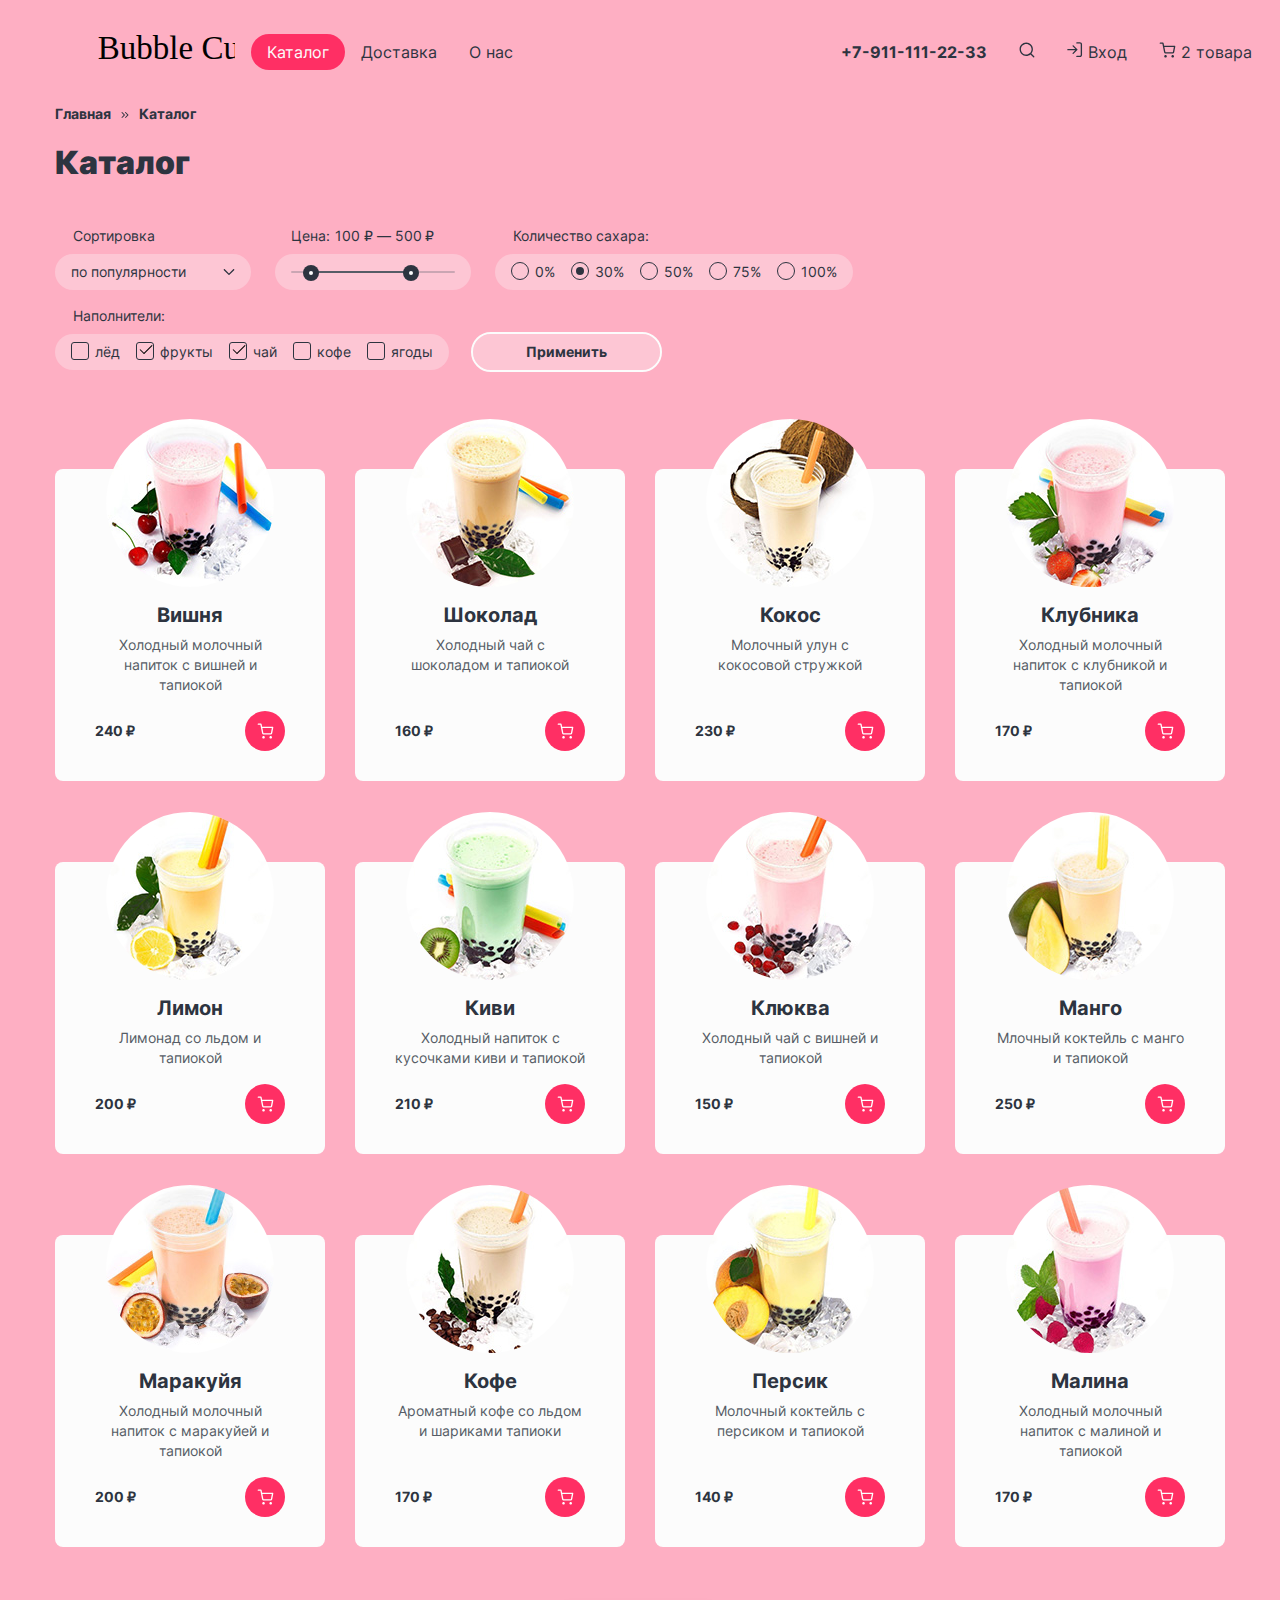
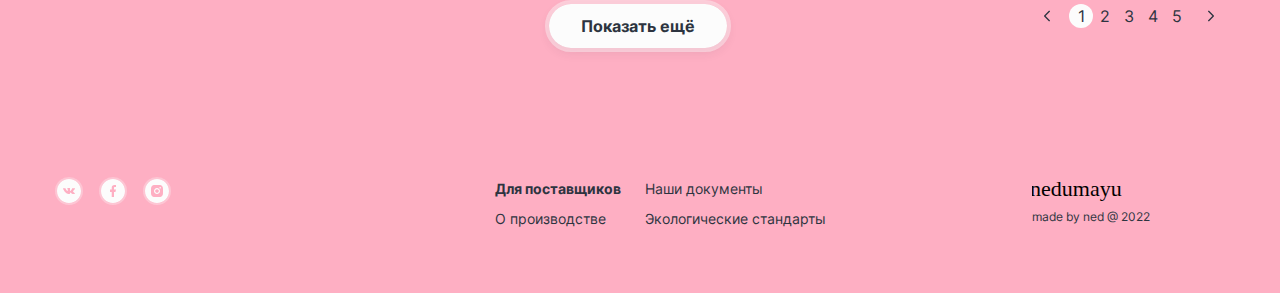
==== commit 8c4c957d: "add modal and popovers" ====
--- a/catalog.html
+++ b/catalog.html
@@ -37,7 +37,18 @@
                   d="M1.91286 7.24625C1.91286 4.30073 4.30068 1.91292 7.2462 1.91292C10.1917 1.91292 12.5795 4.30073 12.5795 7.24625C12.5795 8.68547 12.0095 9.99154 11.0828 10.951C11.0582 10.9695 11.0346 10.99 11.0123 11.0124C10.9899 11.0347 10.9694 11.0583 10.9509 11.0829C9.99146 12.0095 8.6854 12.5796 7.2462 12.5796C4.30068 12.5796 1.91286 10.1918 1.91286 7.24625ZM11.4653 12.4082C10.3161 13.3487 8.84703 13.9129 7.2462 13.9129C3.5643 13.9129 0.579529 10.9281 0.579529 7.24625C0.579529 3.56435 3.5643 0.579582 7.2462 0.579582C10.9281 0.579582 13.9129 3.56435 13.9129 7.24625C13.9129 8.84711 13.3486 10.3162 12.4081 11.4654L15.2176 14.2749C15.4779 14.5352 15.4779 14.9573 15.2176 15.2177C14.9572 15.478 14.5351 15.478 14.2748 15.2177L11.4653 12.4082Z"
                   fill="#2D3440"/>
           </svg>
-          <span class="visually-hidden">Поиск</span></a>
+          <span class="visually-hidden">Поиск</span>
+        </a>
+        <div class="popover popover-search popover-open">
+          <div class="popover-content">
+            <form class="auth-form" action="" method="post">
+              <p class="field-group">
+                <label class="visually-hidden" for="search">Поиск по сайту</label>
+                <input class="search-field field" type="text" id="search" name="search" placeholder="Поиск по сайту">
+              </p>
+            </form>
+          </div>
+        </div>
       </li>
 
       <li class="navigation-item">
@@ -48,7 +59,31 @@
                   d="M9.20837 0.874999C9.20837 0.506809 9.50685 0.208332 9.87504 0.208332H12.875C13.4497 0.208332 14.0008 0.436605 14.4071 0.842934C14.8134 1.24926 15.0417 1.80036 15.0417 2.375V12.875C15.0417 13.4496 14.8134 14.0007 14.4071 14.4071C14.0008 14.8134 13.4497 15.0417 12.875 15.0417H9.87504C9.50685 15.0417 9.20837 14.7432 9.20837 14.375C9.20837 14.0068 9.50685 13.7083 9.87504 13.7083H12.875C13.0961 13.7083 13.308 13.6205 13.4643 13.4643C13.6206 13.308 13.7084 13.096 13.7084 12.875V2.375C13.7084 2.15399 13.6206 1.94202 13.4643 1.78574C13.308 1.62946 13.0961 1.54167 12.875 1.54167H9.87504C9.50685 1.54167 9.20837 1.24319 9.20837 0.874999ZM5.65359 3.40359C5.91394 3.14324 6.33605 3.14324 6.5964 3.40359L10.3418 7.14903C10.4652 7.27002 10.5417 7.43857 10.5417 7.625C10.5417 7.81143 10.4652 7.97999 10.3418 8.10098L6.5964 11.8464C6.33605 12.1068 5.91394 12.1068 5.65359 11.8464C5.39324 11.5861 5.39324 11.1639 5.65359 10.9036L8.26552 8.29167H0.875041C0.506851 8.29167 0.208374 7.99319 0.208374 7.625C0.208374 7.25681 0.506851 6.95833 0.875041 6.95833H8.26552L5.65359 4.3464C5.39324 4.08605 5.39324 3.66394 5.65359 3.40359Z"
                   fill="#2D3440"/>
           </svg>
-          <span>Вход</span></a>
+          <span>Вход</span>
+        </a>
+        <div class="popover popover-auth popover-open">
+          <div class="popover-content">
+            <h2 class="popover-title">Личный кабинет</h2>
+            <form class="auth-form" action="" method="post">
+              <p class="field-group">
+                <label class="visually-hidden" for="email">E-mail</label>
+                <input class="email-field field" type="email" id="email" name="email" placeholder="email@gmail.com">
+              </p>
+              <p class="field-group">
+                <label class="visually-hidden" for="auth-password">Пароль</label>
+                <input class="auth-form-field field" type="password" id="auth-password" name="auth-password"
+                       placeholder="Пароль">
+              </p>
+              <div class="auth-buttons-group">
+                <button class="button button-pink auth-form-button" type="submit">Войти</button>
+                <div class="popover-links-group">
+                  <a class="auth-links auth-form-recovery" href="#">Забыли пароль?</a>
+                  <a class="auth-links auth-form-register" href="#">Регистрация</a>
+                </div>
+              </div>
+            </form>
+          </div>
+        </div>
       </li>
 
       <li class="navigation-item">
@@ -59,7 +94,53 @@
                   d="M1.31254 0.489586C0.944351 0.489586 0.645874 0.788063 0.645874 1.15625C0.645874 1.52444 0.944351 1.82292 1.31254 1.82292H3.37353L3.91319 4.5192C3.91612 4.538 3.91985 4.55654 3.92432 4.57479L5.01308 10.0146L5.0132 10.0151C5.10338 10.4685 5.35008 10.8757 5.71016 11.1656C6.06854 11.4541 6.51652 11.608 6.97639 11.6009H13.3011C13.761 11.608 14.209 11.4541 14.5673 11.1656C14.9276 10.8756 15.1743 10.4681 15.2644 10.0146L15.2644 10.0146L15.2654 10.0096L16.3084 4.54045C16.3456 4.34528 16.2938 4.14368 16.1672 3.9906C16.0405 3.83751 15.8522 3.7489 15.6535 3.7489H5.11879L4.57369 1.02541C4.51133 0.713843 4.23774 0.489586 3.91999 0.489586H1.31254ZM6.32068 9.75385L5.38566 5.08223H14.8477L13.9562 9.75686C13.9268 9.90268 13.8472 10.0336 13.7313 10.1269C13.6148 10.2207 13.4691 10.2705 13.3196 10.2676L13.3196 10.2675H13.3068H6.9707V10.2674L6.95793 10.2676C6.80844 10.2705 6.66271 10.2207 6.54624 10.1269C6.42978 10.0332 6.35 9.90146 6.32087 9.75481L6.32068 9.75385ZM5.21043 14.1936C5.21043 13.4657 5.80055 12.8755 6.5285 12.8755C7.25644 12.8755 7.84656 13.4657 7.84656 14.1936C7.84656 14.9216 7.25644 15.5117 6.5285 15.5117C5.80055 15.5117 5.21043 14.9216 5.21043 14.1936ZM12.3804 14.1936C12.3804 13.4657 12.9705 12.8755 13.6985 12.8755C14.4264 12.8755 15.0166 13.4657 15.0166 14.1936C15.0166 14.9216 14.4264 15.5117 13.6985 15.5117C12.9705 15.5117 12.3804 14.9216 12.3804 14.1936Z"
                   fill="#2D3440"/>
           </svg>
-          <span>Пусто</span></a>
+          <span>2 товара</span>
+        </a>
+        <div class="popover popover-catalog-cart popover-open">
+          <div class="popover-content">
+            <h2 class="popover-title">Корзина</h2>
+            <ul class="cart-items-list">
+              <li class="cart-item">
+                <img class="cart-image" src="assets/catalog/cherry-bubble-tea.jpg" alt="Вишневый чай">
+                <div class="cart-item-group">
+                  <p class="cart-item-title">Вишня</p>
+                  <p class="cart-item-description">1 шт. х 240 ₽</p>
+                </div>
+                <p class="cart-item-price">240 ₽</p>
+                <button type="button" class="cart-item-button">
+                  <svg width="14" height="14" viewBox="0 0 14 14" fill="none" xmlns="http://www.w3.org/2000/svg">
+                    <path fill-rule="evenodd" clip-rule="evenodd"
+                          d="M12.8858 2.05482C13.1461 1.79447 13.1461 1.37236 12.8858 1.11201C12.6254 0.851661 12.2033 0.851661 11.943 1.11201L6.99877 6.0562L2.05458 1.11201C1.79423 0.851661 1.37212 0.851661 1.11177 1.11201C0.851417 1.37236 0.851417 1.79447 1.11177 2.05482L6.05596 6.99901L1.11177 11.9432C0.851417 12.2036 0.851417 12.6257 1.11177 12.886C1.37212 13.1464 1.79423 13.1464 2.05458 12.886L6.99877 7.94182L11.943 12.886C12.2033 13.1464 12.6254 13.1464 12.8858 12.886C13.1461 12.6257 13.1461 12.2036 12.8858 11.9432L7.94158 6.99901L12.8858 2.05482Z"
+                          fill="#2D3440"/>
+                  </svg>
+                  <span class="visually-hidden">Удалить из корзины</span>
+                </button>
+              </li>
+              <li class="cart-item">
+                <img class="cart-image" src="assets/catalog/chocolate-bubble-tea.jpg" alt="Шоколадный чай">
+                <div class="cart-item-group">
+                  <p class="cart-item-title">Шоколад</p>
+                  <p class="cart-item-description">2 шт. х 160 ₽</p>
+                </div>
+                <p class="cart-item-price">320 ₽</p>
+                <button class="cart-item-button" type="button">
+                  <svg width="14" height="14" viewBox="0 0 14 14" fill="none" xmlns="http://www.w3.org/2000/svg">
+                    <path fill-rule="evenodd" clip-rule="evenodd"
+                          d="M12.8858 2.05482C13.1461 1.79447 13.1461 1.37236 12.8858 1.11201C12.6254 0.851661 12.2033 0.851661 11.943 1.11201L6.99877 6.0562L2.05458 1.11201C1.79423 0.851661 1.37212 0.851661 1.11177 1.11201C0.851417 1.37236 0.851417 1.79447 1.11177 2.05482L6.05596 6.99901L1.11177 11.9432C0.851417 12.2036 0.851417 12.6257 1.11177 12.886C1.37212 13.1464 1.79423 13.1464 2.05458 12.886L6.99877 7.94182L11.943 12.886C12.2033 13.1464 12.6254 13.1464 12.8858 12.886C13.1461 12.6257 13.1461 12.2036 12.8858 11.9432L7.94158 6.99901L12.8858 2.05482Z"
+                          fill="#2D3440"/>
+                  </svg>
+                  <span class="visually-hidden">Удалить из корзины</span>
+                </button>
+              </li>
+            </ul>
+            <div class="order-wrapper">
+              <button class="button button-pink order-button" type="button">Оформить заказ</button>
+              <p class="order-description">Итого: 560 ₽</p>
+            </div>
+
+
+          </div>
+        </div>
       </li>
 
     </ul>
@@ -88,18 +169,20 @@
         <div class="filter-wrapper">
           <fieldset class="catalog-filter-group sort-group">
             <legend class="catalog-filter-title">Сортировка</legend>
-            <select class="select-control" aria-label="Сортировка">
-              <option value="popular">по популярности</option>
-              <option value="cheap">по цене (сначала дорогие)</option>
-              <option value="expensive">по цене (сначала дешевые)</option>
-            </select>
+            <div class="select">
+              <select class="select-control" aria-label="Сортировка">
+                <option value="popular">по популярности</option>
+                <option value="cheap">по цене (сначала дорогие)</option>
+                <option value="expensive">по цене (сначала дешевые)</option>
+              </select>
+            </div>
           </fieldset>
 
           <fieldset class="catalog-filter-group price-group">
-            <legend class="catalog-filter-title">
+            <legend>
               <span class="visually-hidden">Цена:</span>
             </legend>
-            <div class="range-wrapper-inputs">
+            <div class="catalog-filter-title range-wrapper-inputs">
               Цена:
               <label class="catalog-filter-label">
                 <input class="range-input" type="number" value="100" name="min-price">₽ &mdash;
@@ -123,36 +206,46 @@
           </fieldset>
 
           <fieldset class="catalog-filter-group sugar-group">
-            <legend class="catalog-filter-title">Количество сахара:</legend>
+            <legend class="catalog-filter-title sugar-title">Количество сахара:</legend>
             <ul class="catalog-filter-list sugar-list">
               <li class="catalog-filter-item">
                 <label class="control">
-                  <input class="control-input" type="radio" name="product-group" value="zero-percent-sugar">
-                  0%
-                </label>
-              </li>
-              <li class="catalog-filter-item">
-                <label class="control">
-                  <input class="control-input" type="radio" name="product-group" value="thirty-percent-sugar" checked>
-                  30%
-                </label>
-              </li>
-              <li class="catalog-filter-item">
-                <label class="control">
-                  <input class="control-input" type="radio" name="product-group" value="fifty-percent-sugar">
-                  50%
-                </label>
-              </li>
-              <li class="catalog-filter-item">
-                <label class="control">
-                  <input class="control-input" type="radio" name="product-group" value="seventy-five-percent-sugar">
-                  75%
-                </label>
-              </li>
-              <li class="catalog-filter-item">
-                <label class="control">
-                  <input class="control-input" type="radio" name="product-group" value="hundred-percent-sugar">
-                  100%
+                  <input class="control-input visually-hidden" type="radio" name="product-group"
+                         value="zero-percent-sugar">
+                  <span class="control-mark"></span>
+                  <span class="control-label">0%</span>
+                </label>
+              </li>
+              <li class="catalog-filter-item">
+                <label class="control">
+                  <input class="control-input visually-hidden" type="radio" name="product-group"
+                         value="thirty-percent-sugar" checked>
+                  <span class="control-mark"></span>
+                  <span class="control-label">30%</span>
+                </label>
+              </li>
+              <li class="catalog-filter-item">
+                <label class="control">
+                  <input class="control-input visually-hidden" type="radio" name="product-group"
+                         value="fifty-percent-sugar">
+                  <span class="control-mark"></span>
+                  <span class="control-label">50%</span>
+                </label>
+              </li>
+              <li class="catalog-filter-item">
+                <label class="control">
+                  <input class="control-input visually-hidden" type="radio" name="product-group"
+                         value="seventy-five-percent-sugar">
+                  <span class="control-mark"></span>
+                  <span class="control-label">75%</span>
+                </label>
+              </li>
+              <li class="catalog-filter-item">
+                <label class="control">
+                  <input class="control-input visually-hidden" type="radio" name="product-group"
+                         value="hundred-percent-sugar">
+                  <span class="control-mark"></span>
+                  <span class="control-label">100%</span>
                 </label>
               </li>
             </ul>
@@ -165,31 +258,42 @@
             <ul class="catalog-filter-list filler-list">
               <li class="catalog-filter-item">
                 <label class="control">
-                  <input class="control-input" type="checkbox" name="ice-filler">
-                  Лёд
-                </label>
-              </li>
-              <li class="catalog-filter-item">
-                <label class="control">
-                  <input class="control-input" type="checkbox" name="fruits-filler" checked>
-                  Фрукты
-                </label>
-              </li>
-              <li class="catalog-filter-item">
-                <label class="control">
-                  <input class="control-input" type="checkbox" name="tea-filler" checked>
-                  Чай
-                </label>
-              </li>
-              <li class="catalog-filter-item">
-                <label class="control">
-                  <input class="control-input" type="checkbox" name="coffee-filler">
-                  Кофе
+                  <input class="control-input visually-hidden" type="checkbox" name="ice-filler">
+                  <span class="control-mark"></span>
+                  <span class="control-label">лёд</span>
+                </label>
+              </li>
+              <li class="catalog-filter-item">
+                <label class="control">
+                  <input class="control-input visually-hidden" type="checkbox" name="fruits-filler" checked>
+                  <span class="control-mark"></span>
+                  <span class="control-label">фрукты</span>
+                </label>
+              </li>
+              <li class="catalog-filter-item">
+                <label class="control">
+                  <input class="control-input visually-hidden" type="checkbox" name="tea-filler" checked>
+                  <span class="control-mark"></span>
+                  <span class="control-label">чай</span>
+                </label>
+              </li>
+              <li class="catalog-filter-item">
+                <label class="control">
+                  <input class="control-input visually-hidden" type="checkbox" name="coffee-filler">
+                  <span class="control-mark"></span>
+                  <span class="control-label">кофе</span>
+                </label>
+              </li>
+              <li class="catalog-filter-item">
+                <label class="control">
+                  <input class="control-input visually-hidden" type="checkbox" name="coffee-filler">
+                  <span class="control-mark"></span>
+                  <span class="control-label">ягоды</span>
                 </label>
               </li>
             </ul>
           </fieldset>
-          <button class="button" type="submit">Применить</button>
+          <button class="filter-button" type="submit">Применить</button>
         </div>
       </form>
 
--- a/styles/style.css
+++ b/styles/style.css
@@ -61,11 +61,11 @@
   line-height: 20px;
   text-align: center;
   vertical-align: middle;
-
+  border: none;
   padding: 12px 32px;
   color: #2D3440;
-  background-color: #FCFCFC;
-  border: 4px solid rgba(255, 47, 100, 0.3);
+  outline: 4px solid rgba(252, 252, 252, 0.4);
+  background-color: #FCFCFC;
   box-shadow: 0 4px 12px rgba(45, 52, 64, 0.1);
   border-radius: 26px;
   text-decoration: none;
@@ -74,11 +74,11 @@
 
 .button:hover {
   background: rgba(252, 252, 252, 0.4);
-  border: 4px solid #FCFCFC;
+  outline: 4px solid #FCFCFC;
 }
 
 .button:focus {
-  border: 2px solid #2D3440;
+  outline: 2px solid #2D3440;
   padding: 14px 34px;
 }
 
@@ -149,6 +149,10 @@
   color: #FCFCFC;
 }
 
+.navigation-link:hover, .navigation-link:focus {
+  color: #FF2F64;
+}
+
 .navigation-user .navigation-link {
   min-height: 15px;
   min-width: 15px;
@@ -173,10 +177,180 @@
   margin-right: 16px;
 }
 
+/*popover*/
+
+.navigation-link:hover ~ .popover {
+  display: block;
+}
+
+.navigation-item {
+  position: relative;
+}
+
+.popover {
+  display: none;
+  position: absolute;
+  top: 40px;
+  right: 0;
+  z-index: 1;
+  width: 324px;
+  padding: 48px;
+  background: #FCFCFC;
+  border-radius: 4px;
+  min-height: 48px;
+  box-shadow: 0 15px 40px rgba(45, 52, 64, 0.12); ;
+}
+
+/*.popover-open {*/
+/*  display: none;*/
+/*}*/
+
+.popover-content {
+  height: 100%;
+}
+
+.popover-title {
+  margin: 0 0 32px 0;
+  font-style: normal;
+  font-weight: 700;
+  font-size: 24px;
+  line-height: 30px;
+  color: #2D3440;
+}
+
+.auth-form .field {
+  margin: 0 0 16px 0;
+}
+
+.auth-form-button {
+  height: 44px;
+  display: flex;
+  justify-content: center;
+  align-items: center;
+}
+
+.auth-buttons-group {
+  margin-top: 16px;
+  display: grid;
+  grid-template-columns: 113px 130px;
+  gap: 23px;
+}
+
+.popover-links-group {
+  display: flex;
+  flex-direction: column;
+}
+
+.auth-links {
+  font-size: 14px;
+  line-height: 20px;
+  color: #2D3440;
+}
+
+.popover-cart {
+  width: 192px;
+  vertical-align: middle;
+  text-align: center;
+}
+
+.cart-title {
+  margin: 0;
+}
+
+.popover-search {
+  padding: 24px 16px;
+}
+
+.popover-search .field {
+  margin: 0;
+}
+
+/*cart-list*/
+
+.popover-catalog-cart {
+  width: 345px;
+}
+
+.cart-image {
+  width: 46px;
+  border-radius: 50%;
+}
+
+.cart-items-list {
+  display: flex;
+  flex-direction: column;
+  margin: 0;
+  padding: 0;
+  list-style-type: none;
+}
+
+.cart-item {
+  display: grid;
+  grid-template-columns: 46px 140px 80px 10px;
+  gap: 24px;
+  align-items: center;
+  margin-bottom: 24px;
+}
+
+.cart-item:last-child {
+  padding-bottom: 32px;
+  border-bottom: 1px solid #E7E7E7;
+}
+
+.cart-item-group {
+  display: flex;
+  flex-direction: column;
+}
+
+.cart-item-description {
+  font-weight: 400;
+  font-size: 14px;
+  line-height: 20px;
+  color: #B9B9B9;
+  margin: 0;
+}
+
+.cart-item-title {
+  font-weight: 700;
+  font-size: 18px;
+  line-height: 22px;
+  color: #2D3440;
+  margin: 0;
+}
+
+.cart-item-price {
+  margin: 0;
+  font-weight: 700;
+  font-size: 18px;
+  line-height: 22px;
+  color: #2D3440;
+
+}
+
+.cart-item-button {
+  border: none;
+  background: transparent;
+}
+
+.order-wrapper {
+  display: flex;
+  justify-content: space-between;
+  align-items: center;
+}
+
+.order-description {
+  font-weight: 700;
+  font-size: 18px;
+  line-height: 22px;
+  color: #2D3440;
+}
+
 /*main-container*/
 
-.main-index {
+.main-index, .main-footer, .catalog-header, .main-inner {
   background-color: #FEAFC3;
+  /*background-color: #FCC850;*/
+  /*background-color: #69A9FF;*/
   color: #2D3440;
 }
 
@@ -559,7 +733,7 @@
   margin-bottom: 80px;
   padding: 56px 40px;
   border-radius: 16px;
-  border: 24px solid #ffd0b6;
+  border: 24px solid #ffe5b6;
 }
 
 .advantages-list {
@@ -655,7 +829,7 @@
   width: 498px;
   padding: 30px;
   border-radius: 16px;
-  border: 6px solid #63acfd;
+  border: 6px solid #FFCBD8;
 }
 
 .subscription-description {
@@ -740,6 +914,12 @@
   margin-bottom: 8px;
 }
 
+.form-label-icon {
+  position: relative;
+  padding-right: 16px;
+}
+
+
 .field {
   margin: 0;
   padding: 14px 16px;
@@ -773,6 +953,61 @@
 .field::placeholder {
   color: #B9B9B9;
 }
+
+/*tooltip*/
+
+.tooltip {
+  margin-top: 4px;
+  margin-left: 5px;
+  position: absolute;
+  width: 16px;
+  height: 16px;
+}
+
+.tooltip-toggle {
+  border: none;
+  background-color: transparent;
+  padding: 0;
+  margin: 0;
+  display: block;
+}
+
+.tooltip-icon {
+  width: 100%;
+  height: 100%;
+  color: #242424;
+  display: block;
+}
+
+.tooltip-toggle:hover .tooltip-icon {
+  color: #AF7842;
+}
+
+.tooltip-text {
+  background-color: #FCFCFC;
+  box-shadow: 0 2px 12px rgba(173, 152, 143, 0.18);
+  border: 1px solid #B9B9B9;
+  border-radius: 1px;
+  position: absolute;
+  bottom: 100%;
+  color: #2D3440;
+  font-weight: 400;
+  font-size: 12px;
+  line-height: 16px;
+  text-transform: none;
+  padding: 10px 15px;
+  left: 50%;
+  transform: translateY(50%) translateX(10px);
+  width: 160px;
+  z-index: 1;
+  display: none;
+}
+
+.tooltip-toggle:hover + .tooltip-text,
+.tooltip-toggle:focus + .tooltip-text {
+  display: block;
+}
+
 
 /*contacts*/
 
@@ -822,8 +1057,6 @@
 /*footer*/
 
 .main-footer {
-  background-color: #FEAFC3;
-  color: #2D3440;
   padding: 48px 0 56px 0;
 }
 
@@ -864,6 +1097,10 @@
   line-height: 20px;
 }
 
+.useful-links-link:hover, .useful-links-link:focus {
+  color: #FF2F64;
+}
+
 .about {
   width: 193px;
   margin-left: auto;
@@ -877,13 +1114,7 @@
 
 /*catalog*/
 
-.catalog-header {
-  background-color: #FEAFC3;
-}
-
 .main-inner {
-  background-color: #FEAFC3;
-  color: #2D3440;
   font-size: 14px;
   line-height: 20px;
 }
@@ -948,11 +1179,63 @@
 
 .filter-wrapper {
   display: flex;
-  justify-content: space-between;
+}
+
+.filter-wrapper:first-child {
+  margin-bottom: 16px;
+}
+
+.catalog-filter-group {
+  margin-right: 24px;
+}
+
+.catalog-filter-title {
+  margin-bottom: 8px;
+  margin-left: 16px;
+}
+
+.filter-button {
+  display: flex;
+  flex-direction: column;
+  align-items: center;
+  justify-content: center;
+  margin-top: auto;
+  padding: 8px 32px;
+  width: 187px;
+  height: 36px;
+  border: none;
+  background: rgba(252, 252, 252, 0.3);
+  outline: 2px solid #FCFCFC;
+  border-radius: 20px;
+  font: inherit;
+  font-weight: 700;
+  font-size: 14px;
+  line-height: 20px;
+  color: #2D3440;
+  cursor: pointer;
+}
+
+.filter-button:hover {
+  background: #FCFCFC;
+  outline: 2px solid rgba(252, 252, 252, 0.3);
+}
+
+.filter-button:focus {
+  background: rgba(252, 252, 252, 0.3);
+  outline: 2px solid #2D3440;
+}
+
+.filter-button:disabled {
+  background: rgba(252, 252, 252, 0.3);
+  opacity: 0.4;
+  border: 2px solid #FCFCFC;
 }
 
 
 /*range*/
+.price-group {
+  width: 196px;
+}
 
 .range-container {
   display: flex;
@@ -966,7 +1249,6 @@
 
 .range-wrapper-inputs {
   display: flex;
-  margin-bottom: 8px;
 }
 
 .range-input {
@@ -1047,23 +1329,124 @@
   right: -8px;
 }
 
-
-  /*sort*/
-
-.sort-group, .price-group {
+/*sugar and filler lists*/
+
+.sugar-list, .filler-list {
+  display: flex;
+  align-items: center;
+  list-style: none;
+  margin: 0;
+  padding: 0 16px 0 0;
+  height: 36px;
+  background: rgba(252, 252, 252, 0.3);
+  border-radius: 20px;
+}
+
+.control {
+  position: relative;
+  display: block;
+  padding-left: 40px;
+}
+
+.control-mark {
+  position: absolute;
+  left: 16px;
+  top: 0;
+  width: 16px;
+  height: 16px;
+  border-radius: 50%;
+  border: 1px solid #2D3440;
+}
+
+.filler-list .control-mark {
+  border-radius: 3px;
+}
+
+.control:hover .control-mark {
+  border: 1px solid #FCFCFC;
+}
+
+.control:disabled .control-mark{
+  border: 1px solid #565C66;
+}
+
+.control-input[type="checkbox"]:checked + .control-mark::before,
+.control-input[type="checkbox"]:checked + .control-mark::after {
+  content: "";
+  position: absolute;
+  width: 12px;
+  height: 1px;
+  top: 6px;
+  right: -1px;
+  border-radius: 2px;
+  background-color: #000000;
+}
+
+.control-input[type="checkbox"]:checked + .control-mark::before {
+  transform: rotate(-45deg);
+}
+
+.control-input[type="checkbox"]:checked + .control-mark::after {
+  top: 8px;
+  right: 8px;
+  transform: rotate(45deg);
+  width: 6px;
+}
+
+.control-input[type="radio"]:checked + .control-mark::before {
+  content: "";
+  position: absolute;
+  top: 4px;
+  left: 4px;
+  width: 8px;
+  height: 8px;
+  background-color: #2D3440;
+  border-radius: 50%;
+}
+
+.control:hover .control-input[type="checkbox"]:checked + .control-mark::before,
+.control:hover .control-input[type="checkbox"]:checked + .control-mark::after,
+.control:hover .control-input[type="radio"]:checked + .control-mark::before{
+  background-color: #FCFCFC;
+}
+
+.control:disabled .control-input[type="checkbox"]:checked + .control-mark::before,
+.control:disabled .control-input[type="checkbox"]:checked + .control-mark::after,
+.control:disabled .control-input[type="radio"]:checked + .control-mark::before {
+  background-color: #565C66;
+}
+
+/*sort*/
+.select {
+  display: flex;
+  align-items: center;
   width: 196px;
-}
-
-.sugar-group {
-  width: 367px;
-}
-
-.filler-group {
-  width: 596px;
-}
-
-.sugar-list, .filler-list  {
-  display: flex;
+  height: 36px;
+}
+
+
+.select-control {
+  width: 100%;
+  padding: 8px 16px;
+  font: inherit;
+  background-color: rgba(252, 252, 252, 0.3);
+  border-radius: 20px;
+  border: none;
+  color: #2D3440;
+  background-image: url("../assets/icons/arrow-bottom.svg");
+  background-repeat: no-repeat;
+  background-position: right 16px center;
+  appearance: none;
+}
+
+.select-control:hover {
+  background-color: rgba(252, 252, 252, 0.5);
+}
+
+.select-control:focus {
+  background-color: rgba(252, 252, 252, 0.5);
+  border: 1px solid #FCFCFC;
+  outline: none;
 }
 
 /*pagination*/
@@ -1120,3 +1503,67 @@
 .pagination-prev, .pagination-next {
   margin: 0 10px;
 }
+
+/*modal*/
+
+.modal-container {
+  position: fixed;
+  top: 0;
+  left: 0;
+  display: flex;
+  width: 100%;
+  height: 100%;
+  background-color: rgba(0, 0, 0, 0.3);
+}
+
+.modal-container-close {
+  display: none;
+}
+
+.modal {
+  position: relative;
+  margin: auto;
+  padding: 64px;
+  background-color: #FCFCFC;
+  box-shadow: 0 15px 40px rgba(45, 52, 64, 0.12);
+  border-radius: 8px;
+}
+
+.modal-feedback {
+  width: 442px;
+}
+
+.modal-close-button {
+  position: absolute;
+  padding: 0;
+  top: 16px;
+  right: 16px;
+  width: 20px;
+  height: 20px;
+  background-color: transparent;
+  border: none;
+  background-image: url("../assets/icons/close-button.svg");
+  background-position: center;
+  background-repeat: no-repeat;
+  cursor: pointer;
+}
+
+.modal-title {
+  font-size: 24px;
+  line-height: 30px;
+  color: #2D3440;
+  margin: 0 0 32px 0;
+}
+
+.comment-field {
+  height: 112px;
+}
+
+.feedback-form .field-group {
+  margin: 0 0 16px 0 ;
+}
+
+.feedback-button {
+  margin-top: 16px;
+  margin-left: 284px;
+}
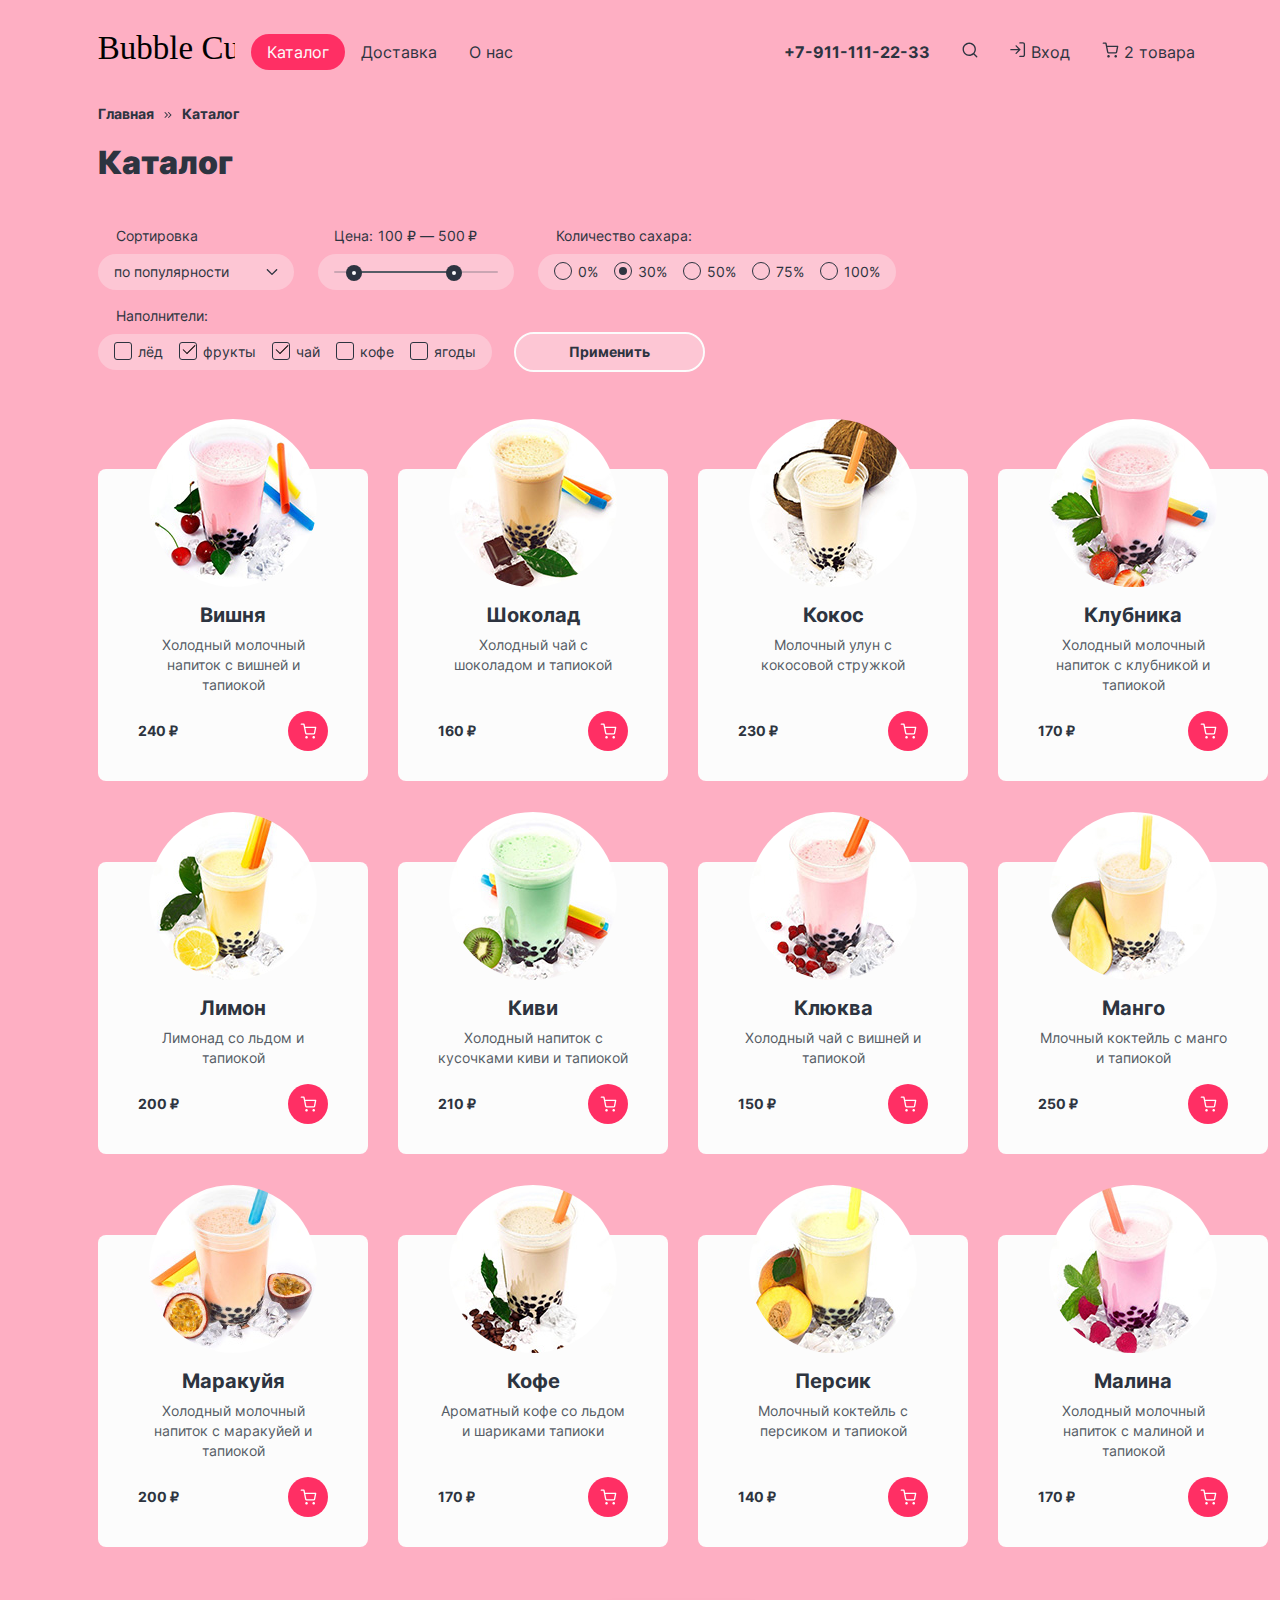
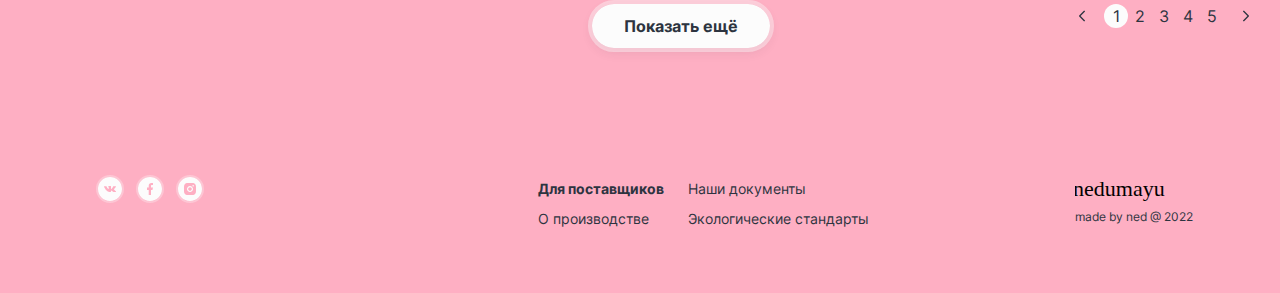
==== commit f88505e5: "add type button" ====
--- a/catalog.html
+++ b/catalog.html
@@ -107,7 +107,7 @@
                   <p class="cart-item-description">1 шт. х 240 ₽</p>
                 </div>
                 <p class="cart-item-price">240 ₽</p>
-                <button type="button" class="cart-item-button">
+                <button class="cart-item-button" type="button">
                   <svg width="14" height="14" viewBox="0 0 14 14" fill="none" xmlns="http://www.w3.org/2000/svg">
                     <path fill-rule="evenodd" clip-rule="evenodd"
                           d="M12.8858 2.05482C13.1461 1.79447 13.1461 1.37236 12.8858 1.11201C12.6254 0.851661 12.2033 0.851661 11.943 1.11201L6.99877 6.0562L2.05458 1.11201C1.79423 0.851661 1.37212 0.851661 1.11177 1.11201C0.851417 1.37236 0.851417 1.79447 1.11177 2.05482L6.05596 6.99901L1.11177 11.9432C0.851417 12.2036 0.851417 12.6257 1.11177 12.886C1.37212 13.1464 1.79423 13.1464 2.05458 12.886L6.99877 7.94182L11.943 12.886C12.2033 13.1464 12.6254 13.1464 12.8858 12.886C13.1461 12.6257 13.1461 12.2036 12.8858 11.9432L7.94158 6.99901L12.8858 2.05482Z"
@@ -196,8 +196,8 @@
               <div class="range-container">
                 <div class="range-scale">
                   <div class="range-bar" style="width: 100px; left: 20px;">
-                    <button type="button" class="range-toggle toggle-min"></button>
-                    <button type="button" class="range-toggle toggle-max"></button>
+                    <button class="range-toggle toggle-min" type="button"></button>
+                    <button class="range-toggle toggle-max" type="button"></button>
                   </div>
 
                 </div>
--- a/styles/style.css
+++ b/styles/style.css
@@ -27,8 +27,9 @@
 }
 
 body {
-  margin: 0;
-  display: flex;
+  min-width: 1366px;
+  display: flex;
+  margin: 0;
   flex-direction: column;
   min-height: 100%;
   font-family: "Inter", sans-serif;
@@ -79,35 +80,33 @@
 
 .button:focus {
   outline: 2px solid #2D3440;
-  padding: 14px 34px;
 }
 
 .button:disabled {
   background: #E7E7E7;
-  border: 4px solid rgba(252, 252, 252, 0.4);
+  outline: 4px solid rgba(252, 252, 252, 0.4);
   color: #B9B9B9;
 }
 
 .button-pink {
   color: #FCFCFC;
   background-color: #FF2F64;
-  border: 4px solid rgba(252, 252, 252, 0.4);
+  outline: 4px solid rgba(252, 252, 252, 0.4);
 }
 
 .button-pink:hover {
   background: rgba(252, 252, 252, 0.3);
-  border: 4px solid #FF2F64;
+  outline: 4px solid #FF2F64;
   color: #2D3440;
 }
 
 .button-pink:focus {
-  border: 2px solid #2D3440;
-  padding: 14px 34px;
+  outline: 2px solid #2D3440;
 }
 
 .button-pink:disabled {
   background: #B9B9B9;
-  border: 4px solid rgba(185, 185, 185, 0.3);
+  outline: 4px solid rgba(185, 185, 185, 0.3);
   color: #565C66;
 }
 
@@ -121,6 +120,7 @@
 }
 
 .navigation-list {
+  width: 400px;
   list-style: none;
   margin: 0;
   padding: 0;
@@ -130,6 +130,7 @@
 }
 
 .navigation-user {
+  width: 500px;
   margin-left: auto;
 }
 
@@ -201,10 +202,6 @@
   box-shadow: 0 15px 40px rgba(45, 52, 64, 0.12); ;
 }
 
-/*.popover-open {*/
-/*  display: none;*/
-/*}*/
-
 .popover-content {
   height: 100%;
 }
@@ -461,7 +458,8 @@
   width: 38px;
   height: 38px;
   background-color: rgba(252, 252, 252, 0.3);
-  border: 1px solid #FCFCFC;
+  border: none;
+  outline: 1px solid #FCFCFC;
   border-radius: 50%;
 }
 
@@ -480,7 +478,7 @@
 }
 
 .slider-button:focus {
-  border: 1px solid #2D3440;
+  outline: 1px solid #2D3440;
 }
 
 .slider-button:focus .slider-icon {
@@ -536,20 +534,28 @@
 }
 
 .gallery-social-item {
-  display: block;
   width: 24px;
   height: 24px;
-  border: 2px solid rgba(252, 252, 252, 0.3);
+  margin-right: 16px;
+}
+
+.social-button {
+  display: block;
+  height: 24px;
+  outline: 2px solid rgba(252, 252, 252, 0.3);
   border-radius: 50%;
-  margin-right: 16px;
 }
 
 .gallery-social-item:nth-child(3n) {
   margin-right: 0;
 }
 
-.gallery-social-item:hover {
+.social-button:hover {
   background-color: #2D3440;
+}
+
+.social-button:focus {
+  outline: 1px solid #2D3440;
 }
 
 /*promo*/
@@ -723,6 +729,7 @@
 }
 
 .product-price {
+  width: 100px;
   margin: auto 0;
 }
 
@@ -851,6 +858,8 @@
   border-radius: 16px;
   padding: 64px;
   background-image: url("../assets/background-middle.jpg");
+  background-repeat: no-repeat;
+  background-size: 100% 100%;
 }
 
 .appointment-sign {
@@ -925,29 +934,30 @@
   padding: 14px 16px;
   font: inherit;
   background: #FFFFFF;
-  border: 1px solid #B9B9B9;
+  border: none;
+  outline: 1px solid #B9B9B9;
   border-radius: 4px;
 }
 
 .field:hover {
-  border: 1px solid #2D3440;
+  outline: 1px solid #2D3440;
 }
 
 .field:focus {
-  border: 2px solid #2D3440;
+  outline: 2px solid #2D3440;
 }
 
 .field:invalid {
-  border: 1px solid #EA5454;
+  outline: 1px solid #EA5454;
 }
 
 .field:focus:invalid {
-  border: 2px solid #EA5454;
+  outline: 2px solid #EA5454;
 }
 
 .field:disabled {
   background: #E7E7E7;
-  border: 1px solid #B9B9B9;
+  outline: 1px solid #B9B9B9;
 }
 
 .field::placeholder {
@@ -1017,7 +1027,7 @@
   padding: 64px;
   background-image: url("../assets/background-big.jpg");
   background-repeat: no-repeat;
-  background-size: 1170px 500px;
+  background-size: 100% 100%;
 }
 
 .contacts-wrapper {
@@ -1128,7 +1138,7 @@
 
 .breadcrumbs {
   display: flex;
-  /*align-items: center;*/
+  flex-wrap: wrap;
   list-style: none;
   padding: 0;
   margin: 0 0 16px 0;
@@ -1228,7 +1238,7 @@
 .filter-button:disabled {
   background: rgba(252, 252, 252, 0.3);
   opacity: 0.4;
-  border: 2px solid #FCFCFC;
+  outline: 2px solid #FCFCFC;
 }
 
 
@@ -1461,8 +1471,10 @@
 }
 
 .pagination {
-  width: 200px;
-  display: flex;
+  display: flex;
+  justify-content: end;
+  flex-wrap: wrap;
+  width: 400px;
   margin: 0 0 0 auto;
   padding: 0;
   list-style: none;
